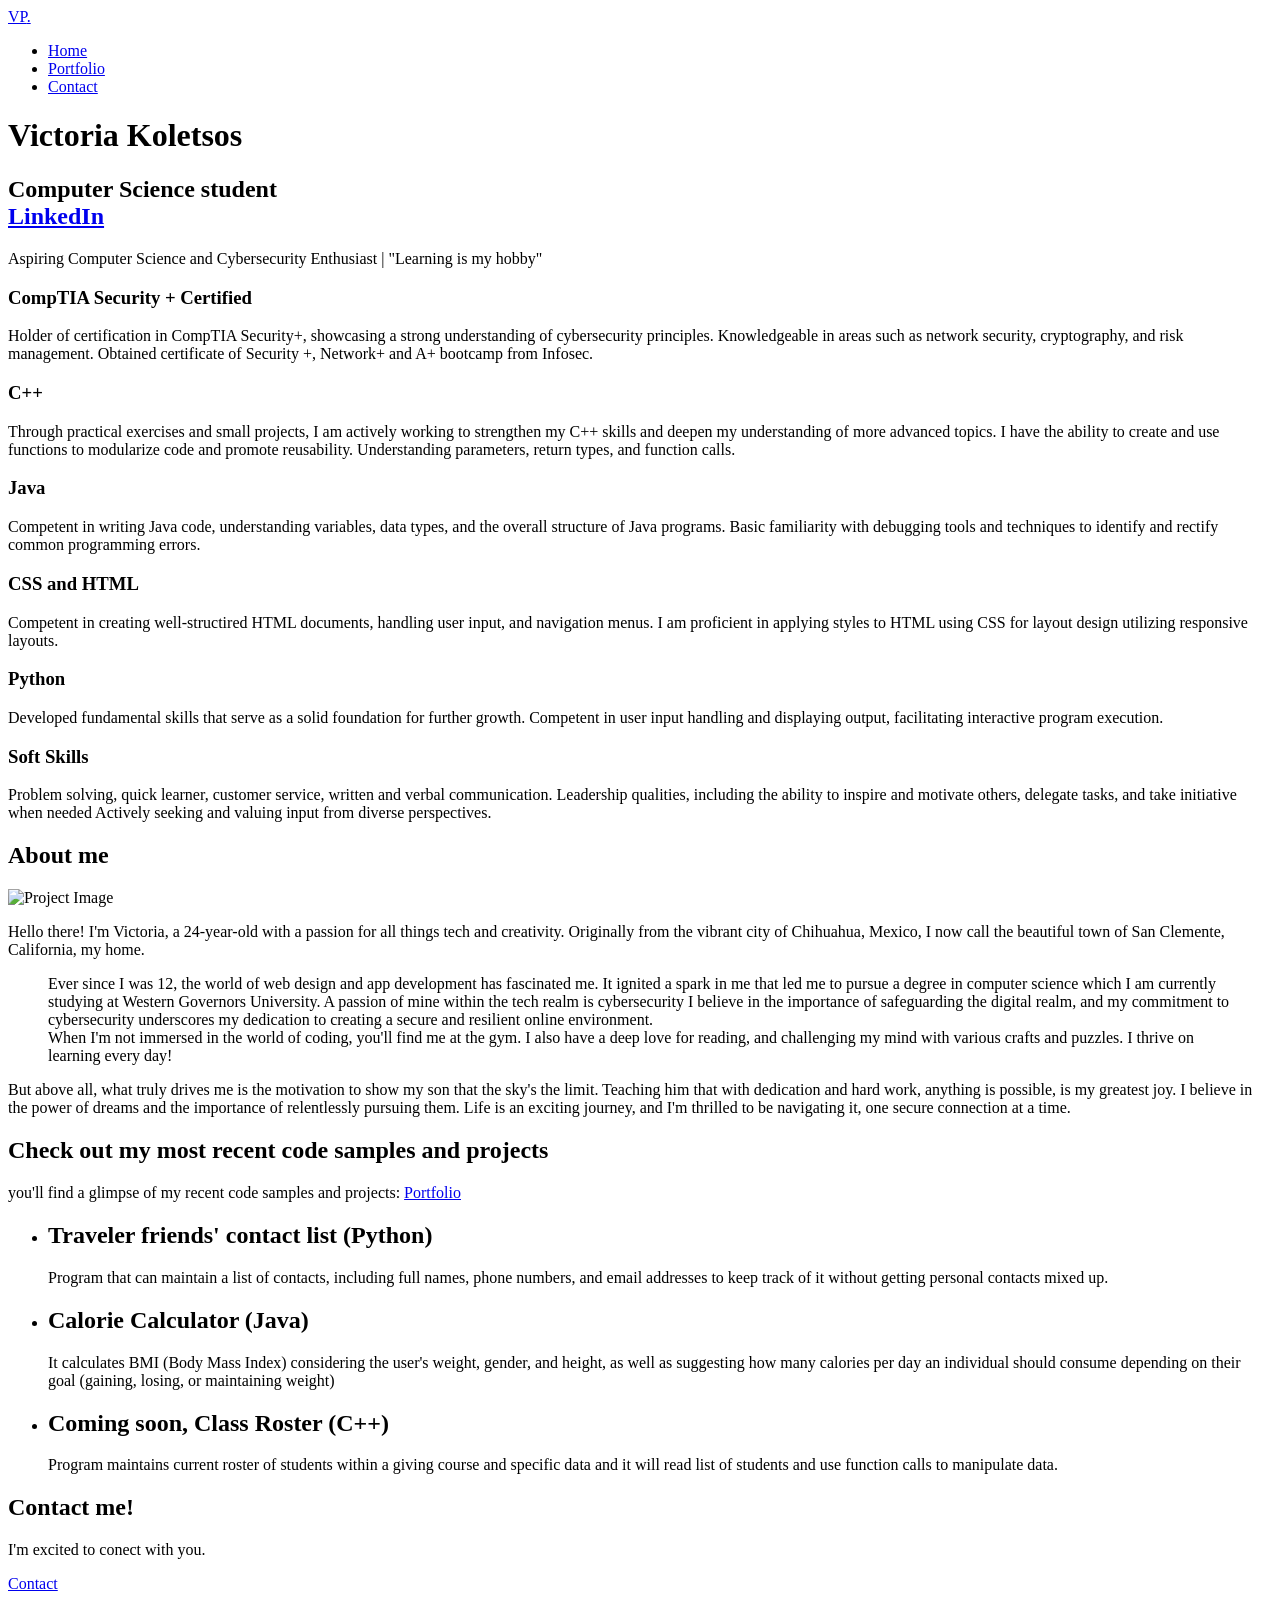
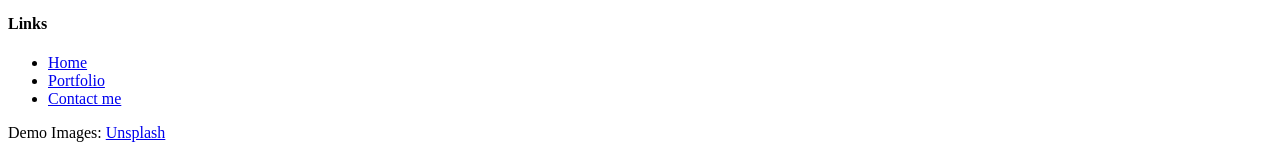
==== index.html @ e87ed02d "Add files via upload" ====
<!DOCTYPE HTML>
<html>
	<head>
	<meta charset="utf-8">
	<meta http-equiv="X-UA-Compatible" content="IE=edge">
	<title>Victoria Koletsos</title>
	<meta name="viewport" content="width=device-width, initial-scale=1">
	<meta name="description" content="" />
	<meta name="keywords" content="" />
	<meta name="author" content="" />

	<meta property="og:title" content=""/>
	<meta property="og:image" content=""/>
	<meta property="og:url" content=""/>
	<meta property="og:site_name" content=""/>
	<meta property="og:description" content=""/>
	<meta name="twitter:title" content="" />
	<meta name="twitter:image" content="" />
	<meta name="twitter:url" content="" />
	<meta name="twitter:card" content="" />

	<!-- <link href="https://fonts.googleapis.com/css?family=Work+Sans:300,400,500,700,800" rel="stylesheet">	 -->
	<link href="https://fonts.googleapis.com/css?family=Inconsolata:400,700" rel="stylesheet">
	
	<!-- Animate.css -->
	<link rel="stylesheet" href="css/animate.css">
	<!-- Icomoon Icon Fonts-->
	<link rel="stylesheet" href="css/icomoon.css">
	<!-- Bootstrap  -->
	<link rel="stylesheet" href="css/bootstrap.css">
	<!-- Flexslider  -->
	<link rel="stylesheet" href="css/flexslider.css">

	<!-- Theme style  -->
	<link rel="stylesheet" href="css/style.css">

	<!-- Modernizr JS -->
	<script src="js/modernizr-2.6.2.min.js"></script>
	<!-- FOR IE9 below -->
	<!--[if lt IE 9]>
	<script src="js/respond.min.js"></script>
	<![endif]-->

	</head>
	<body>
		
	<div class="fh5co-loader"></div>
	
	<div id="page">
	<nav class="fh5co-nav" role="navigation">
		<div class="top-menu">
			<div class="container">
				<div class="row">
					<div class="col-xs-2">
						<div id="fh5co-logo"><a href="index.html">VP<span>.</span></a></div>
					</div>
					<div class="col-xs-10 text-right menu-1">
						<ul>
							<li class="active"><a href="index.html">Home</a></li>
							<li><a href="portfolio.html">Portfolio</a></li>
							<li><a href="contact.html">Contact</a></li>
						</ul>
					</div>
				</div>
				
			</div>
		</div>
	</nav>

	<header id="fh5co-header" class="fh5co-cover js-fullheight" role="banner">
		<div class="overlay"></div>
		<div class="container">
			<div class="row">
				<div class="col-md-8 col-md-offset-2 text-center">
					<div class="display-t js-fullheight">
						<div class="display-tc js-fullheight animate-box" data-animate-effect="fadeIn">
							<h1>Victoria Koletsos</h1>
							<h2>Computer Science student <br> <a href="https://www.linkedin.com/in/victoriakoletsos/" target="_blank">LinkedIn</a></h2>
							<p> Aspiring Computer Science and Cybersecurity Enthusiast | "Learning is my hobby" </p>
						</div>
					</div>
				</div>
			</div>
		</div>
	</header>

	<div id="fh5co-features">
		<div class="container">
			<div class="services-padding">
				<div class="row">
					<div class="col-md-4 animate-box">
						<div class="feature-left">
							<span class="icon">
								<i class="icon-hotairballoon"></i>
							</span>
							<div class="feature-copy">
								<h3>CompTIA Security + Certified</h3>
								<p>Holder of certification in CompTIA Security+, showcasing a strong understanding of cybersecurity principles. Knowledgeable in areas such as network security, cryptography, and risk management. Obtained certificate of Security +, Network+ and A+ bootcamp from Infosec.</p>
							</div>
						</div>
					</div>

					<div class="col-md-4 animate-box">
						<div class="feature-left">
							<span class="icon">
								<i class="icon-search"></i>
							</span>
							<div class="feature-copy">
								<h3>C++</h3>
								<p>Through practical exercises and small projects, I am actively working to strengthen my C++ skills and deepen my understanding of more advanced topics. I have the ability to create and use functions to modularize code and promote reusability. Understanding parameters, return types, and function calls.</p>
							</div>
						</div>

					</div>
					<div class="col-md-4 animate-box">
						<div class="feature-left">
							<span class="icon">
								<i class="icon-wallet"></i>
							</span>
							<div class="feature-copy">
								<h3>Java</h3>
								<p>Competent in writing Java code, understanding variables, data types, and the overall structure of Java programs.  Basic familiarity with debugging tools and techniques to identify and rectify common programming errors. </p>
							</div>
						</div>
					</div>
				</div>


				<div class="row">
					<div class="col-md-4 animate-box">

						<div class="feature-left">
							<span class="icon">
								<i class="icon-wine"></i>
							</span>
							<div class="feature-copy">
								<h3>CSS and HTML</h3>
								<p>Competent in creating well-structired HTML documents, handling user input, and navigation menus. I am proficient in applying styles to HTML using CSS for layout design utilizing responsive layouts.</p>
							</div>
						</div>

					</div>

					<div class="col-md-4 animate-box">
						<div class="feature-left">
							<span class="icon">
								<i class="icon-genius"></i>
							</span>
							<div class="feature-copy">
								<h3> Python</h3>
								<p>Developed fundamental skills that serve as a solid foundation for further growth. Competent in user input handling and displaying output, facilitating interactive program execution.</p>
							</div>
						</div>

					</div>
					<div class="col-md-4 animate-box">
						<div class="feature-left">
							<span class="icon">
								<i class="icon-chat"></i>
							</span>
							<div class="feature-copy">
								<h3>Soft Skills</h3>
								<p>Problem solving, quick learner, customer service, written and verbal communication. Leadership qualities, including the ability to inspire and motivate others, delegate tasks, and take initiative when needed Actively seeking and valuing input from diverse perspectives.  </p>
							</div>
						</div>
					</div>
				</div>
			</div>
		</div>
	</div>

	<div id="fh5co-wireframe">
		<div class="container">
			<div class="row animate-box">
				<div class="col-md-8 col-md-offset-2 text-center fh5co-heading">
					<h2>About me </h2>
				</div>
			</div>
			<div class="row">
				<div class="col-md-5 animate-box">

					<div class="user-frame">
						<img src="images/myphoto.jpg" alt="Project Image" style="width: 100%; max-width: 300px;">
					</div>
				</div>
				<div class="col-md-7 animate-box">
					<p>Hello there! I'm Victoria, a 24-year-old with a passion for all things tech and creativity. Originally from the vibrant city of Chihuahua, Mexico, 
						I now call the beautiful town of San Clemente, California, my home. </p>
					<blockquote>
						<p>Ever since I was 12, the world of web design and app development has fascinated me. It ignited a spark in me that led me to pursue a degree in computer science which I am currently studying at Western Governors University. A passion of mine within the tech realm is cybersecurity I believe in the importance of safeguarding the digital realm, and my commitment to cybersecurity underscores my dedication to creating a secure and resilient online environment. 
							<br>When I'm not immersed in the world of coding, you'll find me at the gym. I also have a deep love for reading, and challenging my mind with various crafts and puzzles. I thrive on learning every day!
							</p>
					</blockquote>
					<p>But above all, what truly drives me is the motivation to show my son that the sky's the limit. Teaching him that with dedication and hard work, anything is possible, is my greatest joy. I believe in the power of dreams and the importance of relentlessly pursuing them. Life is an exciting journey, and I'm thrilled to be navigating it, one secure connection at a time. </p>
				</div>
			</div>
		</div>
	</div>

	<div id="fh5co-slider">
		<div class="container">
			<div class="row">
				<div class="col-md-6 animate-box">
					<div class="heading">
						<h2>Check out my most recent code samples and projects</h2>
						<p>you'll find a glimpse of my recent code samples and projects: <a href="portfolio.html">Portfolio</a>
					</div>
				</div>
				<div class="col-md-6 col-md-push-1 animate-box">
					<aside id="fh5co-hero">
					<div class="flexslider">
						<ul class="slides">
					   	<li style="background-image: url(images/tf1.jpg);">
					   		<div class="overlay-gradient"></div>
					   		<div class="container-fluid">
					   			<div class="row">
						   			<div class="col-md-12 col-md-offset-0 col-md-pull-10 slider-text slider-text-bg">
						   				<div class="slider-text-inner">
						   					<div class="desc">
													<h2>Traveler friends' contact list (Python)</h2>
													<p>Program that can maintain a list of contacts, including full names, phone numbers, and email addresses to keep track of it without getting personal contacts mixed up.</p>
						   					</div>
						   				</div>
						   			</div>
						   		</div>
					   		</div>
					   	</li>
					   	<li style="background-image: url(images/tf2.png);">
					   		<div class="overlay-gradient"></div>
					   		<div class="container-fluid">
					   			<div class="row">
						   			<div class="col-md-12 col-md-offset-0 col-md-pull-10 slider-text slider-text-bg">
						   				<div class="slider-text-inner">
						   					<div class="desc">
													<h2>Calorie Calculator (Java) </h2>
													<p>It calculates BMI (Body Mass Index) considering the user's weight, gender, and height, as well as suggesting how many calories per day an individual should consume depending on their goal (gaining, losing, or maintaining weight)</p>
						   					</div>
						   				</div>
						   			</div>
						   		</div>
					   		</div>
					   	</li>
					   	<li style="background-image: url(images/user-2.jpg);">
					   		<div class="overlay-gradient"></div>
					   		<div class="container-fluid">
					   			<div class="row">
						   			<div class="col-md-12 col-md-offset-0 col-md-pull-10 slider-text slider-text-bg">
						   				<div class="slider-text-inner">
						   					<div class="desc">
													<h2>Coming soon, Class Roster (C++)</h2>
													<p>Program maintains current roster of students within a giving course and specific data and it will read list of students and use function calls to manipulate data.</p>
						   					</div>
						   				</div>
						   			</div>
						   		</div>
					   		</div>
					   	</li>		   	
					  	</ul>
				  	</div>
				</aside>
				</div>
			</div>
		</div>
	</div>
	
	<div id="fh5co-started">
		<div class="overlay"></div>
		<div class="container">
			<div class="row animate-box">
				<div class="col-md-8 col-md-offset-2 text-center fh5co-heading">
					<h2>Contact me!</h2>
					<p>I'm excited to conect with you.</p>
					<p><a href="contact.html" class="btn btn-default btn-lg">Contact</a></p>
				</div>
			</div>
		</div>
	</div>

	<footer id="fh5co-footer" role="contentinfo">
		<div class="container">
			<div class="row row-pb-md">
				<div class="col-md-2 col-md-push-1 fh5co-widget">
					<h4>Links</h4> <ul class="fh5co-footer-links">
						<li><a href="index.html">Home</a></li>
						<li><a href="portfolio.html">Portfolio</a></li>
						<li><a href="contact.html">Contact me</a></li>
					</ul>
				</div>

			</div>

			<div class="row copyright">
				<div class="col-md-12 text-center">
					<p>
						 Demo Images: <a href="http://unsplash.co/" target="_blank">Unsplash</a></small>
					</p>
				</div>
			</div>

		</div>
	</footer>
	</div>

	<div class="gototop js-top">
		<a href="#" class="js-gotop"><i class="icon-arrow-up22"></i></a>
	</div>
	
	<!-- jQuery -->
	<script src="js/jquery.min.js"></script>
	<!-- jQuery Easing -->
	<script src="js/jquery.easing.1.3.js"></script>
	<!-- Bootstrap -->
	<script src="js/bootstrap.min.js"></script>
	<!-- Waypoints -->
	<script src="js/jquery.waypoints.min.js"></script>
	<!-- Flexslider -->
	<script src="js/jquery.flexslider-min.js"></script>
	<!-- Main -->
	<script src="js/main.js"></script>

	</body>
</html>
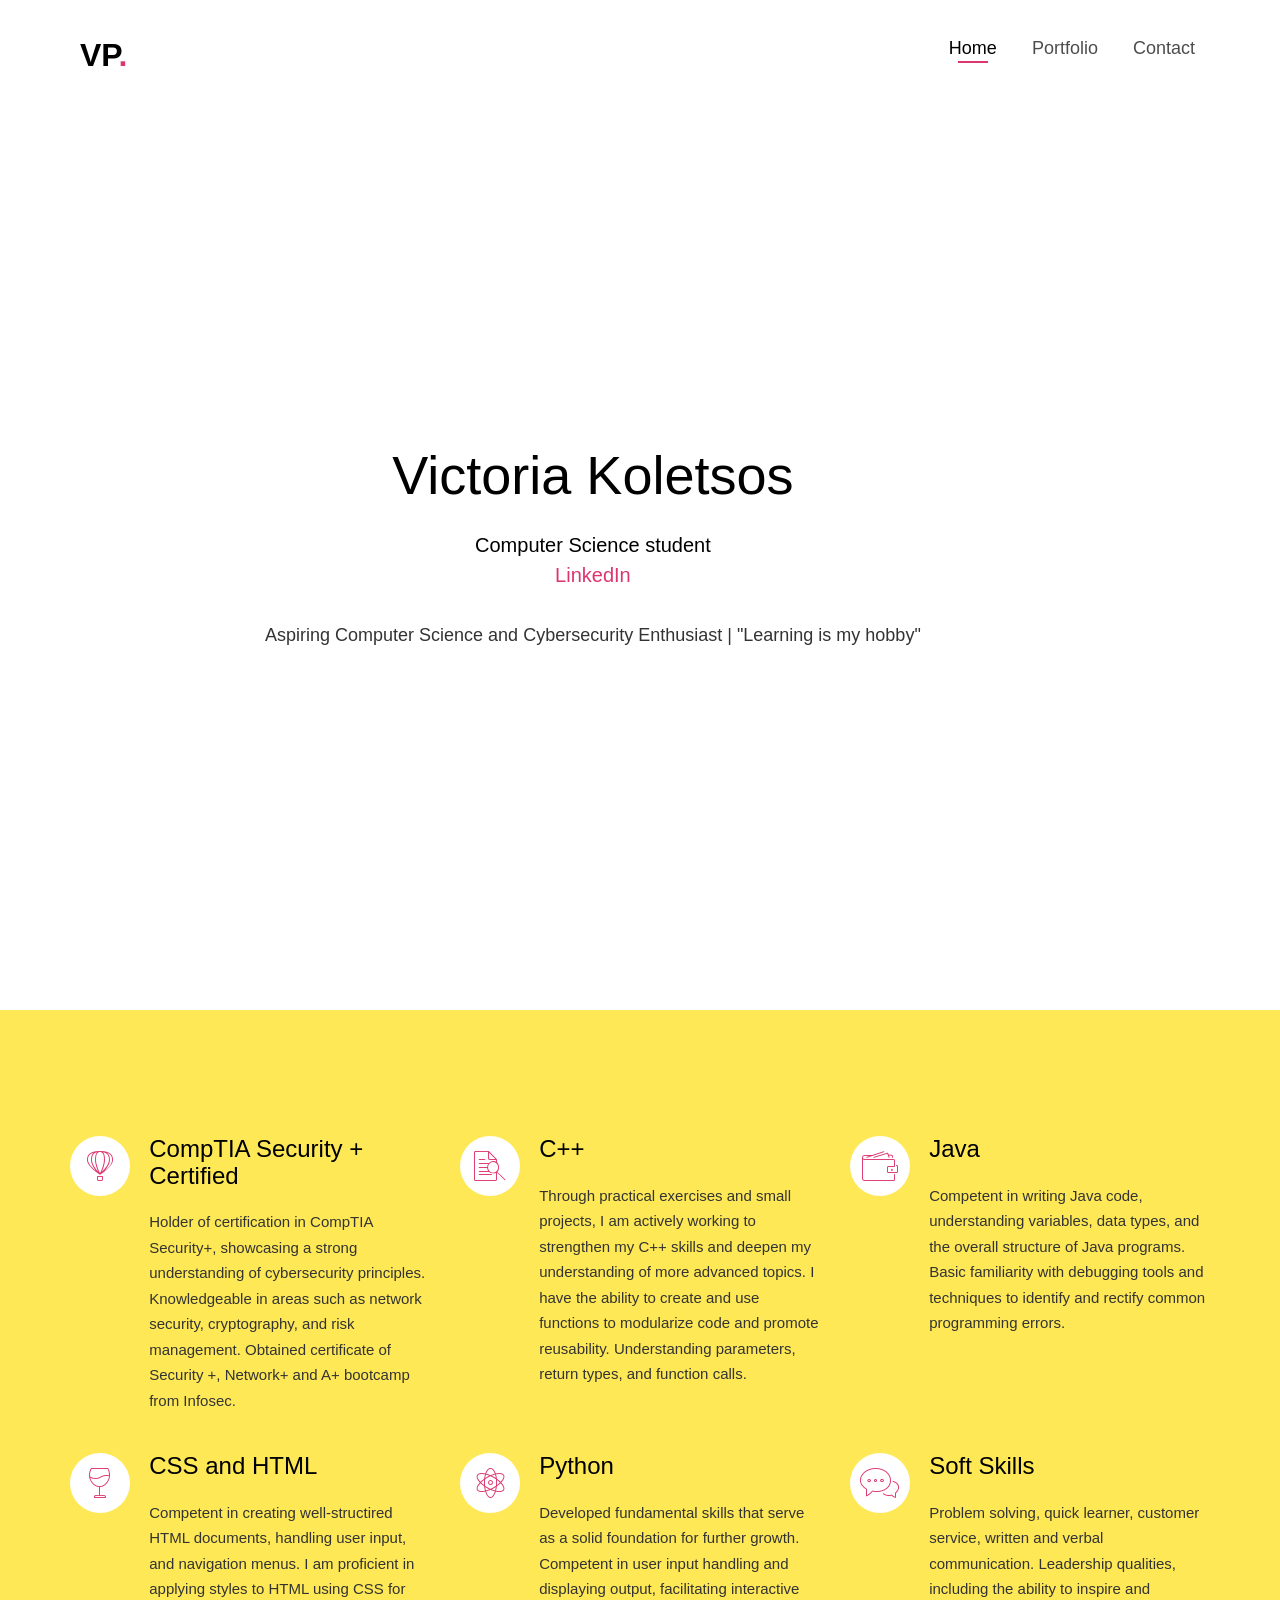
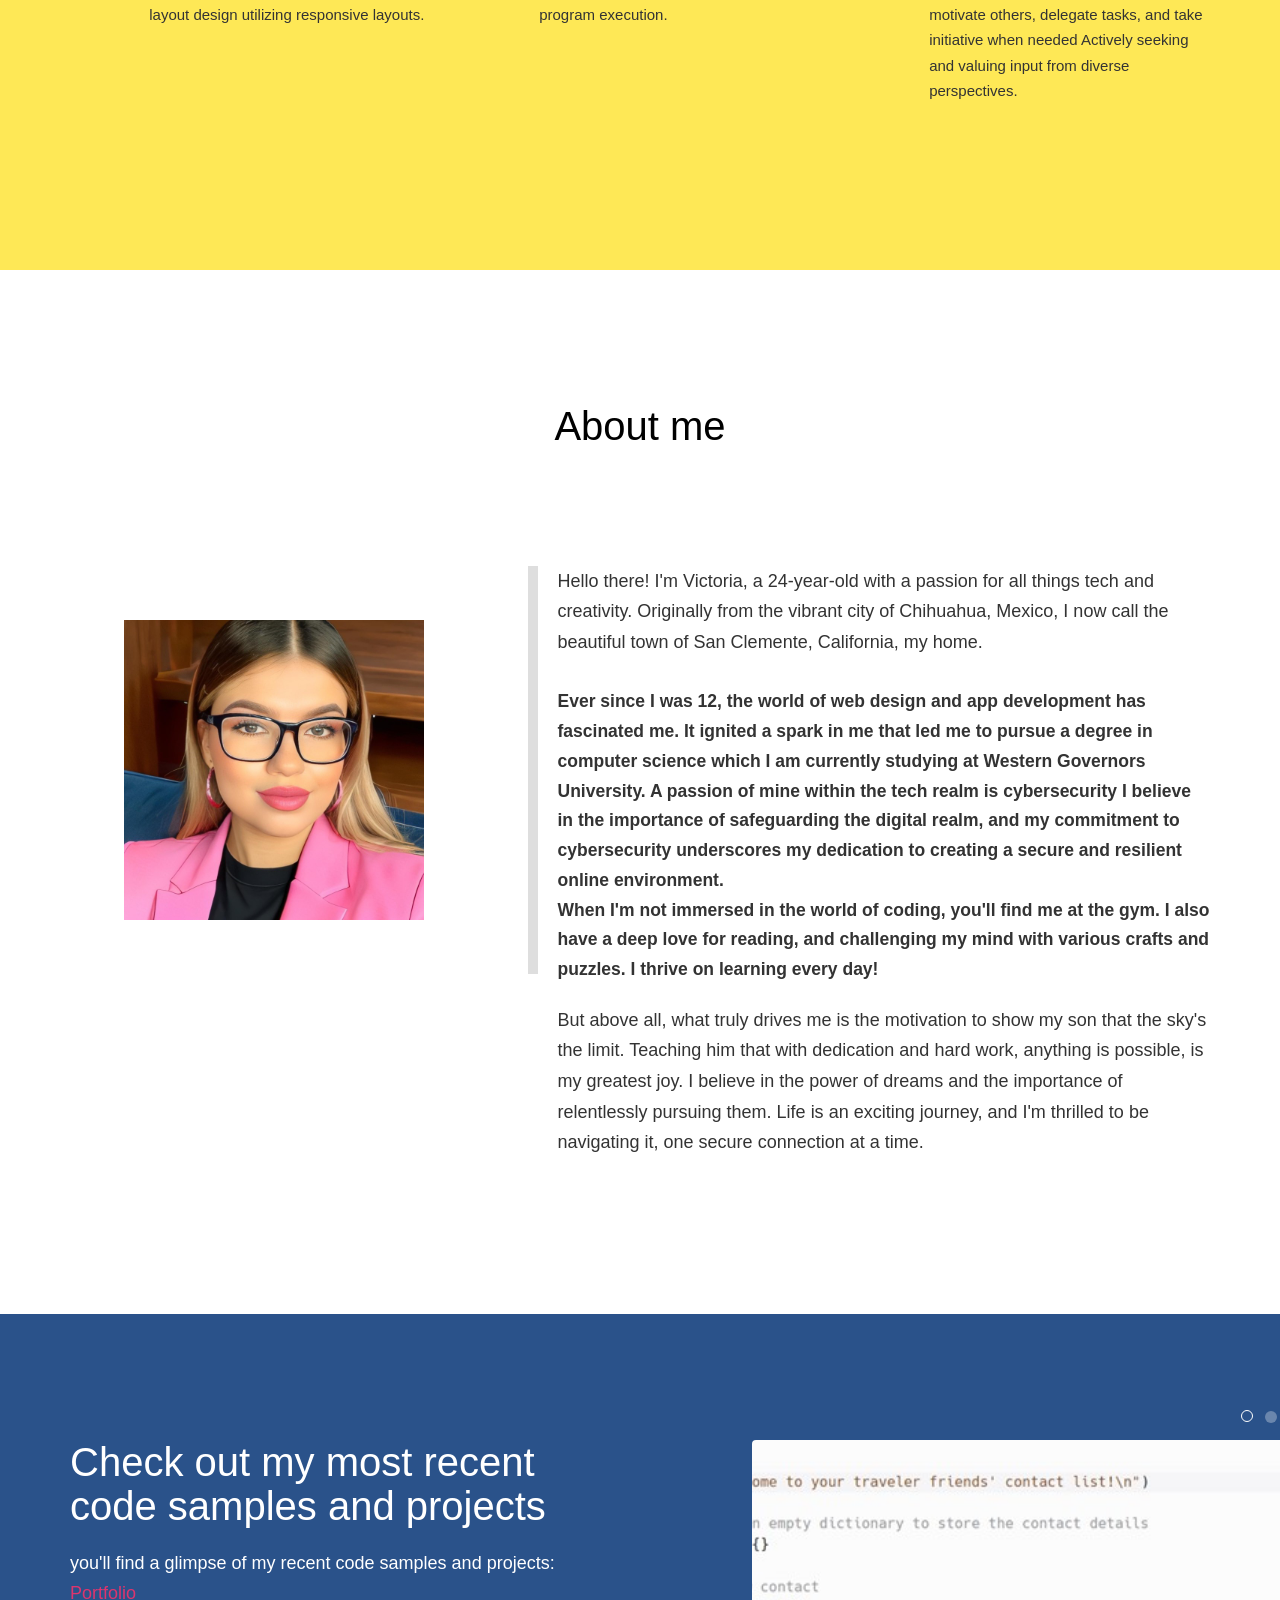
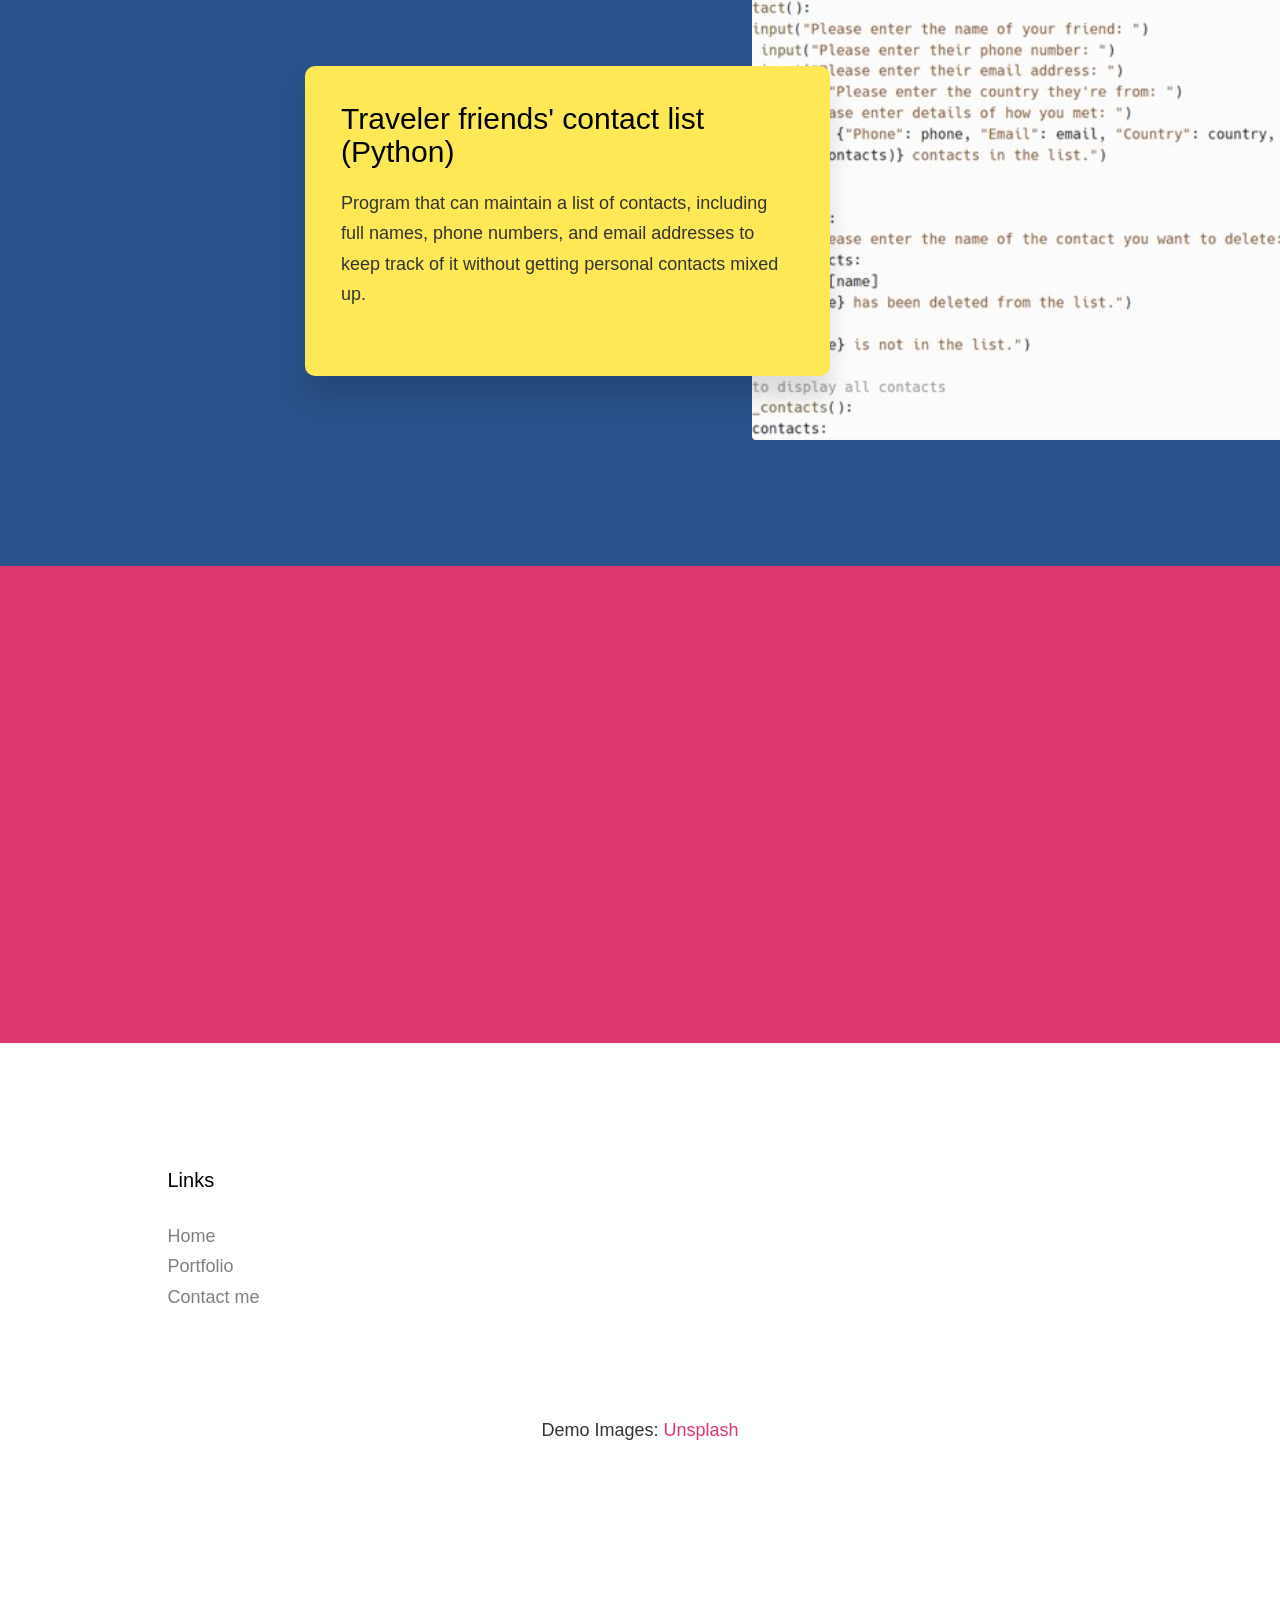
==== commit e1df8a64: "Update index.html" ====
--- a/index.html
+++ b/index.html
@@ -240,15 +240,15 @@
 						   		</div>
 					   		</div>
 					   	</li>
-					   	<li style="background-image: url(images/user-2.jpg);">
+					   	<li style="background-image: url(images/finalcplusplusproject.jpg);">
 					   		<div class="overlay-gradient"></div>
 					   		<div class="container-fluid">
 					   			<div class="row">
 						   			<div class="col-md-12 col-md-offset-0 col-md-pull-10 slider-text slider-text-bg">
 						   				<div class="slider-text-inner">
 						   					<div class="desc">
-													<h2>Coming soon, Class Roster (C++)</h2>
-													<p>Program maintains current roster of students within a giving course and specific data and it will read list of students and use function calls to manipulate data.</p>
+													<h2>Class Roster (C++)</h2>
+													<p>Program maintains a current roster of students within a given course and specific data and it will read the list of students and use function calls to manipulate data.</p>
 						   					</div>
 						   				</div>
 						   			</div>
--- a/css/icomoon.css
+++ b/css/icomoon.css
@@ -0,0 +1,3135 @@
+@font-face {
+    font-family: 'icomoon';
+    src:    url('fonts/icomoon.eot?1oniuf');
+    src:    url('fonts/icomoon.eot?1oniuf#iefix') format('embedded-opentype'),
+        url('fonts/icomoon.ttf?1oniuf') format('truetype'),
+        url('fonts/icomoon.woff?1oniuf') format('woff'),
+        url('fonts/icomoon.svg?1oniuf#icomoon') format('svg');
+    font-weight: normal;
+    font-style: normal;
+}
+
+[class^="icon-"], [class*=" icon-"] {
+    /* use !important to prevent issues with browser extensions that change fonts */
+    font-family: 'icomoon' !important;
+    speak: none;
+    font-style: normal;
+    font-weight: normal;
+    font-variant: normal;
+    text-transform: none;
+    line-height: 1;
+
+    /* Better Font Rendering =========== */
+    -webkit-font-smoothing: antialiased;
+    -moz-osx-font-smoothing: grayscale;
+}
+
+.icon-mobile:before {
+    content: "\e000";
+}
+.icon-laptop:before {
+    content: "\e001";
+}
+.icon-desktop:before {
+    content: "\e002";
+}
+.icon-tablet:before {
+    content: "\e003";
+}
+.icon-phone:before {
+    content: "\e004";
+}
+.icon-document:before {
+    content: "\e005";
+}
+.icon-documents:before {
+    content: "\e006";
+}
+.icon-search:before {
+    content: "\e007";
+}
+.icon-clipboard:before {
+    content: "\e008";
+}
+.icon-newspaper:before {
+    content: "\e009";
+}
+.icon-notebook:before {
+    content: "\e00a";
+}
+.icon-book-open:before {
+    content: "\e00b";
+}
+.icon-browser:before {
+    content: "\e00c";
+}
+.icon-calendar:before {
+    content: "\e00d";
+}
+.icon-presentation:before {
+    content: "\e00e";
+}
+.icon-picture:before {
+    content: "\e00f";
+}
+.icon-pictures:before {
+    content: "\e010";
+}
+.icon-video:before {
+    content: "\e011";
+}
+.icon-camera:before {
+    content: "\e012";
+}
+.icon-printer:before {
+    content: "\e013";
+}
+.icon-toolbox:before {
+    content: "\e014";
+}
+.icon-briefcase:before {
+    content: "\e015";
+}
+.icon-wallet:before {
+    content: "\e016";
+}
+.icon-gift:before {
+    content: "\e017";
+}
+.icon-bargraph:before {
+    content: "\e018";
+}
+.icon-grid:before {
+    content: "\e019";
+}
+.icon-expand:before {
+    content: "\e01a";
+}
+.icon-focus:before {
+    content: "\e01b";
+}
+.icon-edit:before {
+    content: "\e01c";
+}
+.icon-adjustments:before {
+    content: "\e01d";
+}
+.icon-ribbon:before {
+    content: "\e01e";
+}
+.icon-hourglass:before {
+    content: "\e01f";
+}
+.icon-lock:before {
+    content: "\e020";
+}
+.icon-megaphone:before {
+    content: "\e021";
+}
+.icon-shield:before {
+    content: "\e022";
+}
+.icon-trophy:before {
+    content: "\e023";
+}
+.icon-flag:before {
+    content: "\e024";
+}
+.icon-map:before {
+    content: "\e025";
+}
+.icon-puzzle:before {
+    content: "\e026";
+}
+.icon-basket:before {
+    content: "\e027";
+}
+.icon-envelope:before {
+    content: "\e028";
+}
+.icon-streetsign:before {
+    content: "\e029";
+}
+.icon-telescope:before {
+    content: "\e02a";
+}
+.icon-gears:before {
+    content: "\e02b";
+}
+.icon-key:before {
+    content: "\e02c";
+}
+.icon-paperclip:before {
+    content: "\e02d";
+}
+.icon-attachment:before {
+    content: "\e02e";
+}
+.icon-pricetags:before {
+    content: "\e02f";
+}
+.icon-lightbulb:before {
+    content: "\e030";
+}
+.icon-layers:before {
+    content: "\e031";
+}
+.icon-pencil:before {
+    content: "\e032";
+}
+.icon-tools:before {
+    content: "\e033";
+}
+.icon-tools-2:before {
+    content: "\e034";
+}
+.icon-scissors:before {
+    content: "\e035";
+}
+.icon-paintbrush:before {
+    content: "\e036";
+}
+.icon-magnifying-glass:before {
+    content: "\e037";
+}
+.icon-circle-compass:before {
+    content: "\e038";
+}
+.icon-linegraph:before {
+    content: "\e039";
+}
+.icon-mic:before {
+    content: "\e03a";
+}
+.icon-strategy:before {
+    content: "\e03b";
+}
+.icon-beaker:before {
+    content: "\e03c";
+}
+.icon-caution:before {
+    content: "\e03d";
+}
+.icon-recycle:before {
+    content: "\e03e";
+}
+.icon-anchor:before {
+    content: "\e03f";
+}
+.icon-profile-male:before {
+    content: "\e040";
+}
+.icon-profile-female:before {
+    content: "\e041";
+}
+.icon-bike:before {
+    content: "\e042";
+}
+.icon-wine:before {
+    content: "\e043";
+}
+.icon-hotairballoon:before {
+    content: "\e044";
+}
+.icon-globe:before {
+    content: "\e045";
+}
+.icon-genius:before {
+    content: "\e046";
+}
+.icon-map-pin:before {
+    content: "\e047";
+}
+.icon-dial:before {
+    content: "\e048";
+}
+.icon-chat:before {
+    content: "\e049";
+}
+.icon-heart:before {
+    content: "\e04a";
+}
+.icon-cloud:before {
+    content: "\e04b";
+}
+.icon-upload:before {
+    content: "\e04c";
+}
+.icon-download:before {
+    content: "\e04d";
+}
+.icon-target:before {
+    content: "\e04e";
+}
+.icon-hazardous:before {
+    content: "\e04f";
+}
+.icon-piechart:before {
+    content: "\e050";
+}
+.icon-speedometer:before {
+    content: "\e051";
+}
+.icon-global:before {
+    content: "\e052";
+}
+.icon-compass:before {
+    content: "\e053";
+}
+.icon-lifesaver:before {
+    content: "\e054";
+}
+.icon-clock:before {
+    content: "\e055";
+}
+.icon-aperture:before {
+    content: "\e056";
+}
+.icon-quote:before {
+    content: "\e057";
+}
+.icon-scope:before {
+    content: "\e058";
+}
+.icon-alarmclock:before {
+    content: "\e059";
+}
+.icon-refresh:before {
+    content: "\e05a";
+}
+.icon-happy:before {
+    content: "\e05b";
+}
+.icon-sad:before {
+    content: "\e05c";
+}
+.icon-facebook:before {
+    content: "\e05d";
+}
+.icon-twitter:before {
+    content: "\e05e";
+}
+.icon-googleplus:before {
+    content: "\e05f";
+}
+.icon-rss:before {
+    content: "\e060";
+}
+.icon-tumblr:before {
+    content: "\e061";
+}
+.icon-linkedin:before {
+    content: "\e062";
+}
+.icon-dribbble:before {
+    content: "\e063";
+}
+.icon-box2:before {
+    content: "\ea82";
+}
+.icon-write:before {
+    content: "\ea83";
+}
+.icon-clock2:before {
+    content: "\ea84";
+}
+.icon-reply2:before {
+    content: "\ea85";
+}
+.icon-reply-all2:before {
+    content: "\ea86";
+}
+.icon-forward2:before {
+    content: "\ea87";
+}
+.icon-flag2:before {
+    content: "\ea88";
+}
+.icon-search2:before {
+    content: "\ea89";
+}
+.icon-trash2:before {
+    content: "\ea8a";
+}
+.icon-envelope2:before {
+    content: "\ea8b";
+}
+.icon-bubble:before {
+    content: "\ea8c";
+}
+.icon-bubbles:before {
+    content: "\ea8d";
+}
+.icon-user2:before {
+    content: "\ea8e";
+}
+.icon-users2:before {
+    content: "\ea8f";
+}
+.icon-cloud2:before {
+    content: "\ea90";
+}
+.icon-download2:before {
+    content: "\ea91";
+}
+.icon-upload2:before {
+    content: "\ea92";
+}
+.icon-rain:before {
+    content: "\ea93";
+}
+.icon-sun:before {
+    content: "\ea94";
+}
+.icon-moon2:before {
+    content: "\ea95";
+}
+.icon-bell2:before {
+    content: "\ea96";
+}
+.icon-folder2:before {
+    content: "\ea97";
+}
+.icon-pin2:before {
+    content: "\ea98";
+}
+.icon-sound2:before {
+    content: "\ea99";
+}
+.icon-microphone:before {
+    content: "\ea9a";
+}
+.icon-camera2:before {
+    content: "\ea9b";
+}
+.icon-image2:before {
+    content: "\ea9c";
+}
+.icon-cog2:before {
+    content: "\ea9d";
+}
+.icon-calendar2:before {
+    content: "\ea9e";
+}
+.icon-book2:before {
+    content: "\ea9f";
+}
+.icon-map-marker:before {
+    content: "\eaa0";
+}
+.icon-store:before {
+    content: "\eaa1";
+}
+.icon-support:before {
+    content: "\eaa2";
+}
+.icon-tag2:before {
+    content: "\eaa3";
+}
+.icon-heart2:before {
+    content: "\eaa4";
+}
+.icon-video-camera:before {
+    content: "\eaa5";
+}
+.icon-trophy2:before {
+    content: "\eaa6";
+}
+.icon-cart:before {
+    content: "\eaa7";
+}
+.icon-eye2:before {
+    content: "\eaa8";
+}
+.icon-cancel:before {
+    content: "\eaa9";
+}
+.icon-chart:before {
+    content: "\eaaa";
+}
+.icon-target2:before {
+    content: "\eaab";
+}
+.icon-printer2:before {
+    content: "\eaac";
+}
+.icon-location2:before {
+    content: "\eaad";
+}
+.icon-bookmark2:before {
+    content: "\eaae";
+}
+.icon-monitor:before {
+    content: "\eaaf";
+}
+.icon-cross2:before {
+    content: "\eab0";
+}
+.icon-plus2:before {
+    content: "\eab1";
+}
+.icon-left:before {
+    content: "\eab2";
+}
+.icon-up:before {
+    content: "\eab3";
+}
+.icon-browser2:before {
+    content: "\eab4";
+}
+.icon-windows:before {
+    content: "\eab5";
+}
+.icon-switch2:before {
+    content: "\eab6";
+}
+.icon-dashboard:before {
+    content: "\eab7";
+}
+.icon-play:before {
+    content: "\eab8";
+}
+.icon-fast-forward:before {
+    content: "\eab9";
+}
+.icon-next:before {
+    content: "\eaba";
+}
+.icon-refresh2:before {
+    content: "\eabb";
+}
+.icon-film:before {
+    content: "\eabc";
+}
+.icon-home2:before {
+    content: "\eabd";
+}
+.icon-add-to-list:before {
+    content: "\e901";
+}
+.icon-classic-computer:before {
+    content: "\e902";
+}
+.icon-controller-fast-backward:before {
+    content: "\e903";
+}
+.icon-creative-commons-attribution:before {
+    content: "\e904";
+}
+.icon-creative-commons-noderivs:before {
+    content: "\e905";
+}
+.icon-creative-commons-noncommercial-eu:before {
+    content: "\e906";
+}
+.icon-creative-commons-noncommercial-us:before {
+    content: "\e907";
+}
+.icon-creative-commons-public-domain:before {
+    content: "\e908";
+}
+.icon-creative-commons-remix:before {
+    content: "\e909";
+}
+.icon-creative-commons-share:before {
+    content: "\e90a";
+}
+.icon-creative-commons-sharealike:before {
+    content: "\e90b";
+}
+.icon-creative-commons:before {
+    content: "\e90c";
+}
+.icon-document-landscape:before {
+    content: "\e90d";
+}
+.icon-remove-user:before {
+    content: "\e90e";
+}
+.icon-warning:before {
+    content: "\e90f";
+}
+.icon-arrow-bold-down:before {
+    content: "\e910";
+}
+.icon-arrow-bold-left:before {
+    content: "\e911";
+}
+.icon-arrow-bold-right:before {
+    content: "\e912";
+}
+.icon-arrow-bold-up:before {
+    content: "\e913";
+}
+.icon-arrow-down:before {
+    content: "\e914";
+}
+.icon-arrow-left:before {
+    content: "\e915";
+}
+.icon-arrow-long-down:before {
+    content: "\e916";
+}
+.icon-arrow-long-left:before {
+    content: "\e917";
+}
+.icon-arrow-long-right:before {
+    content: "\e918";
+}
+.icon-arrow-long-up:before {
+    content: "\e919";
+}
+.icon-arrow-right:before {
+    content: "\e91a";
+}
+.icon-arrow-up:before {
+    content: "\e91b";
+}
+.icon-arrow-with-circle-down:before {
+    content: "\e91c";
+}
+.icon-arrow-with-circle-left:before {
+    content: "\e91d";
+}
+.icon-arrow-with-circle-right:before {
+    content: "\e91e";
+}
+.icon-arrow-with-circle-up:before {
+    content: "\e91f";
+}
+.icon-bookmark:before {
+    content: "\e920";
+}
+.icon-bookmarks:before {
+    content: "\e921";
+}
+.icon-chevron-down:before {
+    content: "\e922";
+}
+.icon-chevron-left:before {
+    content: "\e923";
+}
+.icon-chevron-right:before {
+    content: "\e924";
+}
+.icon-chevron-small-down:before {
+    content: "\e925";
+}
+.icon-chevron-small-left:before {
+    content: "\e926";
+}
+.icon-chevron-small-right:before {
+    content: "\e927";
+}
+.icon-chevron-small-up:before {
+    content: "\e928";
+}
+.icon-chevron-thin-down:before {
+    content: "\e929";
+}
+.icon-chevron-thin-left:before {
+    content: "\e92a";
+}
+.icon-chevron-thin-right:before {
+    content: "\e92b";
+}
+.icon-chevron-thin-up:before {
+    content: "\e92c";
+}
+.icon-chevron-up:before {
+    content: "\e92d";
+}
+.icon-chevron-with-circle-down:before {
+    content: "\e92e";
+}
+.icon-chevron-with-circle-left:before {
+    content: "\e92f";
+}
+.icon-chevron-with-circle-right:before {
+    content: "\e930";
+}
+.icon-chevron-with-circle-up:before {
+    content: "\e931";
+}
+.icon-cloud3:before {
+    content: "\e932";
+}
+.icon-controller-fast-forward:before {
+    content: "\e933";
+}
+.icon-controller-jump-to-start:before {
+    content: "\e934";
+}
+.icon-controller-next:before {
+    content: "\e935";
+}
+.icon-controller-paus:before {
+    content: "\e936";
+}
+.icon-controller-play:before {
+    content: "\e937";
+}
+.icon-controller-record:before {
+    content: "\e938";
+}
+.icon-controller-stop:before {
+    content: "\e939";
+}
+.icon-controller-volume:before {
+    content: "\e93a";
+}
+.icon-dot-single:before {
+    content: "\e93b";
+}
+.icon-dots-three-horizontal:before {
+    content: "\e93c";
+}
+.icon-dots-three-vertical:before {
+    content: "\e93d";
+}
+.icon-dots-two-horizontal:before {
+    content: "\e93e";
+}
+.icon-dots-two-vertical:before {
+    content: "\e93f";
+}
+.icon-download3:before {
+    content: "\e940";
+}
+.icon-emoji-flirt:before {
+    content: "\e941";
+}
+.icon-flow-branch:before {
+    content: "\e942";
+}
+.icon-flow-cascade:before {
+    content: "\e943";
+}
+.icon-flow-line:before {
+    content: "\e944";
+}
+.icon-flow-parallel:before {
+    content: "\e945";
+}
+.icon-flow-tree:before {
+    content: "\e946";
+}
+.icon-install:before {
+    content: "\e947";
+}
+.icon-layers2:before {
+    content: "\e948";
+}
+.icon-open-book:before {
+    content: "\e949";
+}
+.icon-resize-100:before {
+    content: "\e94a";
+}
+.icon-resize-full-screen:before {
+    content: "\e94b";
+}
+.icon-save:before {
+    content: "\e94c";
+}
+.icon-select-arrows:before {
+    content: "\e94d";
+}
+.icon-sound-mute:before {
+    content: "\e94e";
+}
+.icon-sound:before {
+    content: "\e94f";
+}
+.icon-trash:before {
+    content: "\e950";
+}
+.icon-triangle-down:before {
+    content: "\e951";
+}
+.icon-triangle-left:before {
+    content: "\e952";
+}
+.icon-triangle-right:before {
+    content: "\e953";
+}
+.icon-triangle-up:before {
+    content: "\e954";
+}
+.icon-uninstall:before {
+    content: "\e955";
+}
+.icon-upload-to-cloud:before {
+    content: "\e956";
+}
+.icon-upload3:before {
+    content: "\e957";
+}
+.icon-add-user:before {
+    content: "\e958";
+}
+.icon-address:before {
+    content: "\e959";
+}
+.icon-adjust:before {
+    content: "\e95a";
+}
+.icon-air:before {
+    content: "\e95b";
+}
+.icon-aircraft-landing:before {
+    content: "\e95c";
+}
+.icon-aircraft-take-off:before {
+    content: "\e95d";
+}
+.icon-aircraft:before {
+    content: "\e95e";
+}
+.icon-align-bottom:before {
+    content: "\e95f";
+}
+.icon-align-horizontal-middle:before {
+    content: "\e960";
+}
+.icon-align-left:before {
+    content: "\e961";
+}
+.icon-align-right:before {
+    content: "\e962";
+}
+.icon-align-top:before {
+    content: "\e963";
+}
+.icon-align-vertical-middle:before {
+    content: "\e964";
+}
+.icon-archive:before {
+    content: "\e965";
+}
+.icon-area-graph:before {
+    content: "\e966";
+}
+.icon-attachment2:before {
+    content: "\e967";
+}
+.icon-awareness-ribbon:before {
+    content: "\e968";
+}
+.icon-back-in-time:before {
+    content: "\e969";
+}
+.icon-back:before {
+    content: "\e96a";
+}
+.icon-bar-graph:before {
+    content: "\e96b";
+}
+.icon-battery:before {
+    content: "\e96c";
+}
+.icon-beamed-note:before {
+    content: "\e96d";
+}
+.icon-bell:before {
+    content: "\e96e";
+}
+.icon-blackboard:before {
+    content: "\e96f";
+}
+.icon-block:before {
+    content: "\e970";
+}
+.icon-book:before {
+    content: "\e971";
+}
+.icon-bowl:before {
+    content: "\e972";
+}
+.icon-box:before {
+    content: "\e973";
+}
+.icon-briefcase2:before {
+    content: "\e974";
+}
+.icon-browser3:before {
+    content: "\e975";
+}
+.icon-brush:before {
+    content: "\e976";
+}
+.icon-bucket:before {
+    content: "\e977";
+}
+.icon-cake:before {
+    content: "\e978";
+}
+.icon-calculator:before {
+    content: "\e979";
+}
+.icon-calendar3:before {
+    content: "\e97a";
+}
+.icon-camera3:before {
+    content: "\e97b";
+}
+.icon-ccw:before {
+    content: "\e97c";
+}
+.icon-chat2:before {
+    content: "\e97d";
+}
+.icon-check:before {
+    content: "\e97e";
+}
+.icon-circle-with-cross:before {
+    content: "\e97f";
+}
+.icon-circle-with-minus:before {
+    content: "\e980";
+}
+.icon-circle-with-plus:before {
+    content: "\e981";
+}
+.icon-circle:before {
+    content: "\e982";
+}
+.icon-circular-graph:before {
+    content: "\e983";
+}
+.icon-clapperboard:before {
+    content: "\e984";
+}
+.icon-clipboard2:before {
+    content: "\e985";
+}
+.icon-clock3:before {
+    content: "\e986";
+}
+.icon-code:before {
+    content: "\e987";
+}
+.icon-cog:before {
+    content: "\e988";
+}
+.icon-colours:before {
+    content: "\e989";
+}
+.icon-compass2:before {
+    content: "\e98a";
+}
+.icon-copy:before {
+    content: "\e98b";
+}
+.icon-credit-card:before {
+    content: "\e98c";
+}
+.icon-credit:before {
+    content: "\e98d";
+}
+.icon-cross:before {
+    content: "\e98e";
+}
+.icon-cup:before {
+    content: "\e98f";
+}
+.icon-cw:before {
+    content: "\e990";
+}
+.icon-cycle:before {
+    content: "\e991";
+}
+.icon-database:before {
+    content: "\e992";
+}
+.icon-dial-pad:before {
+    content: "\e993";
+}
+.icon-direction:before {
+    content: "\e994";
+}
+.icon-document2:before {
+    content: "\e995";
+}
+.icon-documents2:before {
+    content: "\e996";
+}
+.icon-drink:before {
+    content: "\e997";
+}
+.icon-drive:before {
+    content: "\e998";
+}
+.icon-drop:before {
+    content: "\e999";
+}
+.icon-edit2:before {
+    content: "\e99a";
+}
+.icon-email:before {
+    content: "\e99b";
+}
+.icon-emoji-happy:before {
+    content: "\e99c";
+}
+.icon-emoji-neutral:before {
+    content: "\e99d";
+}
+.icon-emoji-sad:before {
+    content: "\e99e";
+}
+.icon-erase:before {
+    content: "\e99f";
+}
+.icon-eraser:before {
+    content: "\e9a0";
+}
+.icon-export:before {
+    content: "\e9a1";
+}
+.icon-eye:before {
+    content: "\e9a2";
+}
+.icon-feather:before {
+    content: "\e9a3";
+}
+.icon-flag3:before {
+    content: "\e9a4";
+}
+.icon-flash:before {
+    content: "\e9a5";
+}
+.icon-flashlight:before {
+    content: "\e9a6";
+}
+.icon-flat-brush:before {
+    content: "\e9a7";
+}
+.icon-folder-images:before {
+    content: "\e9a8";
+}
+.icon-folder-music:before {
+    content: "\e9a9";
+}
+.icon-folder-video:before {
+    content: "\e9aa";
+}
+.icon-folder:before {
+    content: "\e9ab";
+}
+.icon-forward:before {
+    content: "\e9ac";
+}
+.icon-funnel:before {
+    content: "\e9ad";
+}
+.icon-game-controller:before {
+    content: "\e9ae";
+}
+.icon-gauge:before {
+    content: "\e9af";
+}
+.icon-globe2:before {
+    content: "\e9b0";
+}
+.icon-graduation-cap:before {
+    content: "\e9b1";
+}
+.icon-grid2:before {
+    content: "\e9b2";
+}
+.icon-hair-cross:before {
+    content: "\e9b3";
+}
+.icon-hand:before {
+    content: "\e9b4";
+}
+.icon-heart-outlined:before {
+    content: "\e9b5";
+}
+.icon-heart3:before {
+    content: "\e9b6";
+}
+.icon-help-with-circle:before {
+    content: "\e9b7";
+}
+.icon-help:before {
+    content: "\e9b8";
+}
+.icon-home:before {
+    content: "\e9b9";
+}
+.icon-hour-glass:before {
+    content: "\e9ba";
+}
+.icon-image-inverted:before {
+    content: "\e9bb";
+}
+.icon-image:before {
+    content: "\e9bc";
+}
+.icon-images:before {
+    content: "\e9bd";
+}
+.icon-inbox:before {
+    content: "\e9be";
+}
+.icon-infinity:before {
+    content: "\e9bf";
+}
+.icon-info-with-circle:before {
+    content: "\e9c0";
+}
+.icon-info:before {
+    content: "\e9c1";
+}
+.icon-key2:before {
+    content: "\e9c2";
+}
+.icon-keyboard:before {
+    content: "\e9c3";
+}
+.icon-lab-flask:before {
+    content: "\e9c4";
+}
+.icon-landline:before {
+    content: "\e9c5";
+}
+.icon-language:before {
+    content: "\e9c6";
+}
+.icon-laptop2:before {
+    content: "\e9c7";
+}
+.icon-leaf:before {
+    content: "\e9c8";
+}
+.icon-level-down:before {
+    content: "\e9c9";
+}
+.icon-level-up:before {
+    content: "\e9ca";
+}
+.icon-lifebuoy:before {
+    content: "\e9cb";
+}
+.icon-light-bulb:before {
+    content: "\e9cc";
+}
+.icon-light-down:before {
+    content: "\e9cd";
+}
+.icon-light-up:before {
+    content: "\e9ce";
+}
+.icon-line-graph:before {
+    content: "\e9cf";
+}
+.icon-link:before {
+    content: "\e9d0";
+}
+.icon-list:before {
+    content: "\e9d1";
+}
+.icon-location-pin:before {
+    content: "\e9d2";
+}
+.icon-location:before {
+    content: "\e9d3";
+}
+.icon-lock-open:before {
+    content: "\e9d4";
+}
+.icon-lock2:before {
+    content: "\e9d5";
+}
+.icon-log-out:before {
+    content: "\e9d6";
+}
+.icon-login:before {
+    content: "\e9d7";
+}
+.icon-loop:before {
+    content: "\e9d8";
+}
+.icon-magnet:before {
+    content: "\e9d9";
+}
+.icon-magnifying-glass2:before {
+    content: "\e9da";
+}
+.icon-mail:before {
+    content: "\e9db";
+}
+.icon-man:before {
+    content: "\e9dc";
+}
+.icon-map2:before {
+    content: "\e9dd";
+}
+.icon-mask:before {
+    content: "\e9de";
+}
+.icon-medal:before {
+    content: "\e9df";
+}
+.icon-megaphone2:before {
+    content: "\e9e0";
+}
+.icon-menu:before {
+    content: "\e9e1";
+}
+.icon-message:before {
+    content: "\e9e2";
+}
+.icon-mic2:before {
+    content: "\e9e3";
+}
+.icon-minus:before {
+    content: "\e9e4";
+}
+.icon-mobile2:before {
+    content: "\e9e5";
+}
+.icon-modern-mic:before {
+    content: "\e9e6";
+}
+.icon-moon:before {
+    content: "\e9e7";
+}
+.icon-mouse:before {
+    content: "\e9e8";
+}
+.icon-music:before {
+    content: "\e9e9";
+}
+.icon-network:before {
+    content: "\e9ea";
+}
+.icon-new-message:before {
+    content: "\e9eb";
+}
+.icon-new:before {
+    content: "\e9ec";
+}
+.icon-news:before {
+    content: "\e9ed";
+}
+.icon-note:before {
+    content: "\e9ee";
+}
+.icon-notification:before {
+    content: "\e9ef";
+}
+.icon-old-mobile:before {
+    content: "\e9f0";
+}
+.icon-old-phone:before {
+    content: "\e9f1";
+}
+.icon-palette:before {
+    content: "\e9f2";
+}
+.icon-paper-plane:before {
+    content: "\e9f3";
+}
+.icon-pencil2:before {
+    content: "\e9f4";
+}
+.icon-phone2:before {
+    content: "\e9f5";
+}
+.icon-pie-chart:before {
+    content: "\e9f6";
+}
+.icon-pin:before {
+    content: "\e9f7";
+}
+.icon-plus:before {
+    content: "\e9f8";
+}
+.icon-popup:before {
+    content: "\e9f9";
+}
+.icon-power-plug:before {
+    content: "\e9fa";
+}
+.icon-price-ribbon:before {
+    content: "\e9fb";
+}
+.icon-price-tag:before {
+    content: "\e9fc";
+}
+.icon-print:before {
+    content: "\e9fd";
+}
+.icon-progress-empty:before {
+    content: "\e9fe";
+}
+.icon-progress-full:before {
+    content: "\e9ff";
+}
+.icon-progress-one:before {
+    content: "\ea00";
+}
+.icon-progress-two:before {
+    content: "\ea01";
+}
+.icon-publish:before {
+    content: "\ea02";
+}
+.icon-quote2:before {
+    content: "\ea03";
+}
+.icon-radio:before {
+    content: "\ea04";
+}
+.icon-reply-all:before {
+    content: "\ea05";
+}
+.icon-reply:before {
+    content: "\ea06";
+}
+.icon-retweet:before {
+    content: "\ea07";
+}
+.icon-rocket:before {
+    content: "\ea08";
+}
+.icon-round-brush:before {
+    content: "\ea09";
+}
+.icon-rss2:before {
+    content: "\ea0a";
+}
+.icon-ruler:before {
+    content: "\ea0b";
+}
+.icon-scissors2:before {
+    content: "\ea0c";
+}
+.icon-share-alternitive:before {
+    content: "\ea0d";
+}
+.icon-share:before {
+    content: "\ea0e";
+}
+.icon-shareable:before {
+    content: "\ea0f";
+}
+.icon-shield2:before {
+    content: "\ea10";
+}
+.icon-shop:before {
+    content: "\ea11";
+}
+.icon-shopping-bag:before {
+    content: "\ea12";
+}
+.icon-shopping-basket:before {
+    content: "\ea13";
+}
+.icon-shopping-cart:before {
+    content: "\ea14";
+}
+.icon-shuffle:before {
+    content: "\ea15";
+}
+.icon-signal:before {
+    content: "\ea16";
+}
+.icon-sound-mix:before {
+    content: "\ea17";
+}
+.icon-sports-club:before {
+    content: "\ea18";
+}
+.icon-spreadsheet:before {
+    content: "\ea19";
+}
+.icon-squared-cross:before {
+    content: "\ea1a";
+}
+.icon-squared-minus:before {
+    content: "\ea1b";
+}
+.icon-squared-plus:before {
+    content: "\ea1c";
+}
+.icon-star-outlined:before {
+    content: "\ea1d";
+}
+.icon-star:before {
+    content: "\ea1e";
+}
+.icon-stopwatch:before {
+    content: "\ea1f";
+}
+.icon-suitcase:before {
+    content: "\ea20";
+}
+.icon-swap:before {
+    content: "\ea21";
+}
+.icon-sweden:before {
+    content: "\ea22";
+}
+.icon-switch:before {
+    content: "\ea23";
+}
+.icon-tablet2:before {
+    content: "\ea24";
+}
+.icon-tag:before {
+    content: "\ea25";
+}
+.icon-text-document-inverted:before {
+    content: "\ea26";
+}
+.icon-text-document:before {
+    content: "\ea27";
+}
+.icon-text:before {
+    content: "\ea28";
+}
+.icon-thermometer:before {
+    content: "\ea29";
+}
+.icon-thumbs-down:before {
+    content: "\ea2a";
+}
+.icon-thumbs-up:before {
+    content: "\ea2b";
+}
+.icon-thunder-cloud:before {
+    content: "\ea2c";
+}
+.icon-ticket:before {
+    content: "\ea2d";
+}
+.icon-time-slot:before {
+    content: "\ea2e";
+}
+.icon-tools2:before {
+    content: "\ea2f";
+}
+.icon-traffic-cone:before {
+    content: "\ea30";
+}
+.icon-tree:before {
+    content: "\ea31";
+}
+.icon-trophy3:before {
+    content: "\ea32";
+}
+.icon-tv:before {
+    content: "\ea33";
+}
+.icon-typing:before {
+    content: "\ea34";
+}
+.icon-unread:before {
+    content: "\ea35";
+}
+.icon-untag:before {
+    content: "\ea36";
+}
+.icon-user:before {
+    content: "\ea37";
+}
+.icon-users:before {
+    content: "\ea38";
+}
+.icon-v-card:before {
+    content: "\ea39";
+}
+.icon-video2:before {
+    content: "\ea3a";
+}
+.icon-vinyl:before {
+    content: "\ea3b";
+}
+.icon-voicemail:before {
+    content: "\ea3c";
+}
+.icon-wallet2:before {
+    content: "\ea3d";
+}
+.icon-water:before {
+    content: "\ea3e";
+}
+.icon-500px-with-circle:before {
+    content: "\ea3f";
+}
+.icon-500px:before {
+    content: "\ea40";
+}
+.icon-basecamp:before {
+    content: "\ea41";
+}
+.icon-behance:before {
+    content: "\ea42";
+}
+.icon-creative-cloud:before {
+    content: "\ea43";
+}
+.icon-dropbox:before {
+    content: "\ea44";
+}
+.icon-evernote:before {
+    content: "\ea45";
+}
+.icon-flattr:before {
+    content: "\ea46";
+}
+.icon-foursquare:before {
+    content: "\ea47";
+}
+.icon-google-drive:before {
+    content: "\ea48";
+}
+.icon-google-hangouts:before {
+    content: "\ea49";
+}
+.icon-grooveshark:before {
+    content: "\ea4a";
+}
+.icon-icloud:before {
+    content: "\ea4b";
+}
+.icon-mixi:before {
+    content: "\ea4c";
+}
+.icon-onedrive:before {
+    content: "\ea4d";
+}
+.icon-paypal:before {
+    content: "\ea4e";
+}
+.icon-picasa:before {
+    content: "\ea4f";
+}
+.icon-qq:before {
+    content: "\ea50";
+}
+.icon-rdio-with-circle:before {
+    content: "\ea51";
+}
+.icon-renren:before {
+    content: "\ea52";
+}
+.icon-scribd:before {
+    content: "\ea53";
+}
+.icon-sina-weibo:before {
+    content: "\ea54";
+}
+.icon-skype-with-circle:before {
+    content: "\ea55";
+}
+.icon-skype:before {
+    content: "\ea56";
+}
+.icon-slideshare:before {
+    content: "\ea57";
+}
+.icon-smashing:before {
+    content: "\ea58";
+}
+.icon-soundcloud:before {
+    content: "\ea59";
+}
+.icon-spotify-with-circle:before {
+    content: "\ea5a";
+}
+.icon-spotify:before {
+    content: "\ea5b";
+}
+.icon-swarm:before {
+    content: "\ea5c";
+}
+.icon-vine-with-circle:before {
+    content: "\ea5d";
+}
+.icon-vine:before {
+    content: "\ea5e";
+}
+.icon-vk-alternitive:before {
+    content: "\ea5f";
+}
+.icon-vk-with-circle:before {
+    content: "\ea60";
+}
+.icon-vk:before {
+    content: "\ea61";
+}
+.icon-xing-with-circle:before {
+    content: "\ea62";
+}
+.icon-xing:before {
+    content: "\ea63";
+}
+.icon-yelp:before {
+    content: "\ea64";
+}
+.icon-dribbble-with-circle:before {
+    content: "\ea65";
+}
+.icon-dribbble2:before {
+    content: "\ea66";
+}
+.icon-facebook-with-circle:before {
+    content: "\ea67";
+}
+.icon-facebook2:before {
+    content: "\ea68";
+}
+.icon-flickr-with-circle:before {
+    content: "\ea69";
+}
+.icon-flickr:before {
+    content: "\ea6a";
+}
+.icon-github-with-circle:before {
+    content: "\ea6b";
+}
+.icon-github:before {
+    content: "\ea6c";
+}
+.icon-google-with-circle:before {
+    content: "\ea6d";
+}
+.icon-google:before {
+    content: "\ea6e";
+}
+.icon-instagram-with-circle:before {
+    content: "\ea6f";
+}
+.icon-instagram:before {
+    content: "\ea70";
+}
+.icon-lastfm-with-circle:before {
+    content: "\ea71";
+}
+.icon-lastfm:before {
+    content: "\ea72";
+}
+.icon-linkedin-with-circle:before {
+    content: "\ea73";
+}
+.icon-linkedin2:before {
+    content: "\ea74";
+}
+.icon-pinterest-with-circle:before {
+    content: "\ea75";
+}
+.icon-pinterest:before {
+    content: "\ea76";
+}
+.icon-rdio:before {
+    content: "\ea77";
+}
+.icon-stumbleupon-with-circle:before {
+    content: "\ea78";
+}
+.icon-stumbleupon:before {
+    content: "\ea79";
+}
+.icon-tumblr-with-circle:before {
+    content: "\ea7a";
+}
+.icon-tumblr2:before {
+    content: "\ea7b";
+}
+.icon-twitter-with-circle:before {
+    content: "\ea7c";
+}
+.icon-twitter2:before {
+    content: "\ea7d";
+}
+.icon-vimeo-with-circle:before {
+    content: "\ea7e";
+}
+.icon-vimeo:before {
+    content: "\ea7f";
+}
+.icon-youtube-with-circle:before {
+    content: "\ea80";
+}
+.icon-youtube:before {
+    content: "\ea81";
+}
+.icon-home3:before {
+    content: "\eabe";
+}
+.icon-home22:before {
+    content: "\eabf";
+}
+.icon-home32:before {
+    content: "\eac0";
+}
+.icon-office:before {
+    content: "\eac1";
+}
+.icon-newspaper2:before {
+    content: "\eac2";
+}
+.icon-pencil3:before {
+    content: "\eac3";
+}
+.icon-pencil22:before {
+    content: "\eac4";
+}
+.icon-quill:before {
+    content: "\eac5";
+}
+.icon-pen:before {
+    content: "\eac6";
+}
+.icon-blog:before {
+    content: "\eac7";
+}
+.icon-eyedropper:before {
+    content: "\eac8";
+}
+.icon-droplet:before {
+    content: "\eac9";
+}
+.icon-paint-format:before {
+    content: "\eaca";
+}
+.icon-image3:before {
+    content: "\eacb";
+}
+.icon-images2:before {
+    content: "\eacc";
+}
+.icon-camera4:before {
+    content: "\eacd";
+}
+.icon-headphones:before {
+    content: "\eace";
+}
+.icon-music2:before {
+    content: "\eacf";
+}
+.icon-play2:before {
+    content: "\ead0";
+}
+.icon-film2:before {
+    content: "\ead1";
+}
+.icon-video-camera2:before {
+    content: "\ead2";
+}
+.icon-dice:before {
+    content: "\ead3";
+}
+.icon-pacman:before {
+    content: "\ead4";
+}
+.icon-spades:before {
+    content: "\ead5";
+}
+.icon-clubs:before {
+    content: "\ead6";
+}
+.icon-diamonds:before {
+    content: "\ead7";
+}
+.icon-bullhorn:before {
+    content: "\ead8";
+}
+.icon-connection:before {
+    content: "\ead9";
+}
+.icon-podcast:before {
+    content: "\eada";
+}
+.icon-feed:before {
+    content: "\eadb";
+}
+.icon-mic3:before {
+    content: "\eadc";
+}
+.icon-book3:before {
+    content: "\eadd";
+}
+.icon-books:before {
+    content: "\eade";
+}
+.icon-library:before {
+    content: "\eadf";
+}
+.icon-file-text:before {
+    content: "\eae0";
+}
+.icon-profile:before {
+    content: "\eae1";
+}
+.icon-file-empty:before {
+    content: "\eae2";
+}
+.icon-files-empty:before {
+    content: "\eae3";
+}
+.icon-file-text2:before {
+    content: "\eae4";
+}
+.icon-file-picture:before {
+    content: "\eae5";
+}
+.icon-file-music:before {
+    content: "\eae6";
+}
+.icon-file-play:before {
+    content: "\eae7";
+}
+.icon-file-video:before {
+    content: "\eae8";
+}
+.icon-file-zip:before {
+    content: "\eae9";
+}
+.icon-copy2:before {
+    content: "\eaea";
+}
+.icon-paste:before {
+    content: "\eaeb";
+}
+.icon-stack:before {
+    content: "\eaec";
+}
+.icon-folder3:before {
+    content: "\eaed";
+}
+.icon-folder-open:before {
+    content: "\eaee";
+}
+.icon-folder-plus:before {
+    content: "\eaef";
+}
+.icon-folder-minus:before {
+    content: "\eaf0";
+}
+.icon-folder-download:before {
+    content: "\eaf1";
+}
+.icon-folder-upload:before {
+    content: "\eaf2";
+}
+.icon-price-tag2:before {
+    content: "\eaf3";
+}
+.icon-price-tags:before {
+    content: "\eaf4";
+}
+.icon-barcode:before {
+    content: "\eaf5";
+}
+.icon-qrcode:before {
+    content: "\eaf6";
+}
+.icon-ticket2:before {
+    content: "\eaf7";
+}
+.icon-cart2:before {
+    content: "\eaf8";
+}
+.icon-coin-dollar:before {
+    content: "\eaf9";
+}
+.icon-coin-euro:before {
+    content: "\eafa";
+}
+.icon-coin-pound:before {
+    content: "\eafb";
+}
+.icon-coin-yen:before {
+    content: "\eafc";
+}
+.icon-credit-card2:before {
+    content: "\eafd";
+}
+.icon-calculator2:before {
+    content: "\eafe";
+}
+.icon-lifebuoy2:before {
+    content: "\eaff";
+}
+.icon-phone3:before {
+    content: "\eb00";
+}
+.icon-phone-hang-up:before {
+    content: "\eb01";
+}
+.icon-address-book:before {
+    content: "\eb02";
+}
+.icon-envelop:before {
+    content: "\eb03";
+}
+.icon-pushpin:before {
+    content: "\eb04";
+}
+.icon-location3:before {
+    content: "\eb05";
+}
+.icon-location22:before {
+    content: "\eb06";
+}
+.icon-compass3:before {
+    content: "\eb07";
+}
+.icon-compass22:before {
+    content: "\eb08";
+}
+.icon-map3:before {
+    content: "\eb09";
+}
+.icon-map22:before {
+    content: "\eb0a";
+}
+.icon-history:before {
+    content: "\eb0b";
+}
+.icon-clock4:before {
+    content: "\eb0c";
+}
+.icon-clock22:before {
+    content: "\eb0d";
+}
+.icon-alarm:before {
+    content: "\eb0e";
+}
+.icon-bell3:before {
+    content: "\eb0f";
+}
+.icon-stopwatch2:before {
+    content: "\eb10";
+}
+.icon-calendar4:before {
+    content: "\eb11";
+}
+.icon-printer3:before {
+    content: "\eb12";
+}
+.icon-keyboard2:before {
+    content: "\eb13";
+}
+.icon-display:before {
+    content: "\eb14";
+}
+.icon-laptop3:before {
+    content: "\eb15";
+}
+.icon-mobile3:before {
+    content: "\eb16";
+}
+.icon-mobile22:before {
+    content: "\eb17";
+}
+.icon-tablet3:before {
+    content: "\eb18";
+}
+.icon-tv2:before {
+    content: "\eb19";
+}
+.icon-drawer:before {
+    content: "\eb1a";
+}
+.icon-drawer2:before {
+    content: "\eb1b";
+}
+.icon-box-add:before {
+    content: "\eb1c";
+}
+.icon-box-remove:before {
+    content: "\eb1d";
+}
+.icon-download4:before {
+    content: "\eb1e";
+}
+.icon-upload4:before {
+    content: "\eb1f";
+}
+.icon-floppy-disk:before {
+    content: "\eb20";
+}
+.icon-drive2:before {
+    content: "\eb21";
+}
+.icon-database2:before {
+    content: "\eb22";
+}
+.icon-undo:before {
+    content: "\eb23";
+}
+.icon-redo:before {
+    content: "\eb24";
+}
+.icon-undo2:before {
+    content: "\eb25";
+}
+.icon-redo2:before {
+    content: "\eb26";
+}
+.icon-forward3:before {
+    content: "\eb27";
+}
+.icon-reply3:before {
+    content: "\eb28";
+}
+.icon-bubble2:before {
+    content: "\eb29";
+}
+.icon-bubbles2:before {
+    content: "\eb2a";
+}
+.icon-bubbles22:before {
+    content: "\eb2b";
+}
+.icon-bubble22:before {
+    content: "\eb2c";
+}
+.icon-bubbles3:before {
+    content: "\eb2d";
+}
+.icon-bubbles4:before {
+    content: "\eb2e";
+}
+.icon-user3:before {
+    content: "\eb2f";
+}
+.icon-users3:before {
+    content: "\eb30";
+}
+.icon-user-plus:before {
+    content: "\eb31";
+}
+.icon-user-minus:before {
+    content: "\eb32";
+}
+.icon-user-check:before {
+    content: "\eb33";
+}
+.icon-user-tie:before {
+    content: "\eb34";
+}
+.icon-quotes-left:before {
+    content: "\eb35";
+}
+.icon-quotes-right:before {
+    content: "\eb36";
+}
+.icon-hour-glass2:before {
+    content: "\eb37";
+}
+.icon-spinner:before {
+    content: "\eb38";
+}
+.icon-spinner2:before {
+    content: "\eb39";
+}
+.icon-spinner3:before {
+    content: "\eb3a";
+}
+.icon-spinner4:before {
+    content: "\eb3b";
+}
+.icon-spinner5:before {
+    content: "\eb3c";
+}
+.icon-spinner6:before {
+    content: "\eb3d";
+}
+.icon-spinner7:before {
+    content: "\eb3e";
+}
+.icon-spinner8:before {
+    content: "\eb3f";
+}
+.icon-spinner9:before {
+    content: "\eb40";
+}
+.icon-spinner10:before {
+    content: "\eb41";
+}
+.icon-spinner11:before {
+    content: "\eb42";
+}
+.icon-binoculars:before {
+    content: "\eb43";
+}
+.icon-search3:before {
+    content: "\eb44";
+}
+.icon-zoom-in:before {
+    content: "\eb45";
+}
+.icon-zoom-out:before {
+    content: "\eb46";
+}
+.icon-enlarge:before {
+    content: "\eb47";
+}
+.icon-shrink:before {
+    content: "\eb48";
+}
+.icon-enlarge2:before {
+    content: "\eb49";
+}
+.icon-shrink2:before {
+    content: "\eb4a";
+}
+.icon-key3:before {
+    content: "\eb4b";
+}
+.icon-key22:before {
+    content: "\eb4c";
+}
+.icon-lock3:before {
+    content: "\eb4d";
+}
+.icon-unlocked:before {
+    content: "\eb4e";
+}
+.icon-wrench:before {
+    content: "\eb4f";
+}
+.icon-equalizer:before {
+    content: "\eb50";
+}
+.icon-equalizer2:before {
+    content: "\eb51";
+}
+.icon-cog3:before {
+    content: "\eb52";
+}
+.icon-cogs:before {
+    content: "\eb53";
+}
+.icon-hammer:before {
+    content: "\eb54";
+}
+.icon-magic-wand:before {
+    content: "\eb55";
+}
+.icon-aid-kit:before {
+    content: "\eb56";
+}
+.icon-bug:before {
+    content: "\eb57";
+}
+.icon-pie-chart2:before {
+    content: "\eb58";
+}
+.icon-stats-dots:before {
+    content: "\eb59";
+}
+.icon-stats-bars:before {
+    content: "\eb5a";
+}
+.icon-stats-bars2:before {
+    content: "\eb5b";
+}
+.icon-trophy4:before {
+    content: "\eb5c";
+}
+.icon-gift2:before {
+    content: "\eb5d";
+}
+.icon-glass:before {
+    content: "\eb5e";
+}
+.icon-glass2:before {
+    content: "\eb5f";
+}
+.icon-mug:before {
+    content: "\eb60";
+}
+.icon-spoon-knife:before {
+    content: "\eb61";
+}
+.icon-leaf2:before {
+    content: "\eb62";
+}
+.icon-rocket2:before {
+    content: "\eb63";
+}
+.icon-meter:before {
+    content: "\eb64";
+}
+.icon-meter2:before {
+    content: "\eb65";
+}
+.icon-hammer2:before {
+    content: "\eb66";
+}
+.icon-fire:before {
+    content: "\eb67";
+}
+.icon-lab:before {
+    content: "\eb68";
+}
+.icon-magnet2:before {
+    content: "\eb69";
+}
+.icon-bin:before {
+    content: "\eb6a";
+}
+.icon-bin2:before {
+    content: "\eb6b";
+}
+.icon-briefcase3:before {
+    content: "\eb6c";
+}
+.icon-airplane:before {
+    content: "\eb6d";
+}
+.icon-truck:before {
+    content: "\eb6e";
+}
+.icon-road:before {
+    content: "\eb6f";
+}
+.icon-accessibility:before {
+    content: "\eb70";
+}
+.icon-target3:before {
+    content: "\eb71";
+}
+.icon-shield3:before {
+    content: "\eb72";
+}
+.icon-power:before {
+    content: "\eb73";
+}
+.icon-switch3:before {
+    content: "\eb74";
+}
+.icon-power-cord:before {
+    content: "\eb75";
+}
+.icon-clipboard3:before {
+    content: "\eb76";
+}
+.icon-list-numbered:before {
+    content: "\eb77";
+}
+.icon-list2:before {
+    content: "\eb78";
+}
+.icon-list22:before {
+    content: "\eb79";
+}
+.icon-tree2:before {
+    content: "\eb7a";
+}
+.icon-menu2:before {
+    content: "\eb7b";
+}
+.icon-menu22:before {
+    content: "\eb7c";
+}
+.icon-menu3:before {
+    content: "\eb7d";
+}
+.icon-menu4:before {
+    content: "\eb7e";
+}
+.icon-cloud4:before {
+    content: "\eb7f";
+}
+.icon-cloud-download:before {
+    content: "\eb80";
+}
+.icon-cloud-upload:before {
+    content: "\eb81";
+}
+.icon-cloud-check:before {
+    content: "\eb82";
+}
+.icon-download22:before {
+    content: "\eb83";
+}
+.icon-upload22:before {
+    content: "\eb84";
+}
+.icon-download32:before {
+    content: "\eb85";
+}
+.icon-upload32:before {
+    content: "\eb86";
+}
+.icon-sphere:before {
+    content: "\eb87";
+}
+.icon-earth:before {
+    content: "\eb88";
+}
+.icon-link2:before {
+    content: "\eb89";
+}
+.icon-flag4:before {
+    content: "\eb8a";
+}
+.icon-attachment3:before {
+    content: "\eb8b";
+}
+.icon-eye3:before {
+    content: "\eb8c";
+}
+.icon-eye-plus:before {
+    content: "\eb8d";
+}
+.icon-eye-minus:before {
+    content: "\eb8e";
+}
+.icon-eye-blocked:before {
+    content: "\eb8f";
+}
+.icon-bookmark3:before {
+    content: "\eb90";
+}
+.icon-bookmarks2:before {
+    content: "\eb91";
+}
+.icon-sun2:before {
+    content: "\eb92";
+}
+.icon-contrast:before {
+    content: "\eb93";
+}
+.icon-brightness-contrast:before {
+    content: "\eb94";
+}
+.icon-star-empty:before {
+    content: "\eb95";
+}
+.icon-star-half:before {
+    content: "\eb96";
+}
+.icon-star-full:before {
+    content: "\eb97";
+}
+.icon-heart4:before {
+    content: "\eb98";
+}
+.icon-heart-broken:before {
+    content: "\eb99";
+}
+.icon-man2:before {
+    content: "\eb9a";
+}
+.icon-woman:before {
+    content: "\eb9b";
+}
+.icon-man-woman:before {
+    content: "\eb9c";
+}
+.icon-happy2:before {
+    content: "\eb9d";
+}
+.icon-happy22:before {
+    content: "\eb9e";
+}
+.icon-smile:before {
+    content: "\eb9f";
+}
+.icon-smile2:before {
+    content: "\eba0";
+}
+.icon-tongue:before {
+    content: "\eba1";
+}
+.icon-tongue2:before {
+    content: "\eba2";
+}
+.icon-sad2:before {
+    content: "\eba3";
+}
+.icon-sad22:before {
+    content: "\eba4";
+}
+.icon-wink:before {
+    content: "\eba5";
+}
+.icon-wink2:before {
+    content: "\eba6";
+}
+.icon-grin:before {
+    content: "\eba7";
+}
+.icon-grin2:before {
+    content: "\eba8";
+}
+.icon-cool:before {
+    content: "\eba9";
+}
+.icon-cool2:before {
+    content: "\ebaa";
+}
+.icon-angry:before {
+    content: "\ebab";
+}
+.icon-angry2:before {
+    content: "\ebac";
+}
+.icon-evil:before {
+    content: "\ebad";
+}
+.icon-evil2:before {
+    content: "\ebae";
+}
+.icon-shocked:before {
+    content: "\ebaf";
+}
+.icon-shocked2:before {
+    content: "\ebb0";
+}
+.icon-baffled:before {
+    content: "\ebb1";
+}
+.icon-baffled2:before {
+    content: "\ebb2";
+}
+.icon-confused:before {
+    content: "\ebb3";
+}
+.icon-confused2:before {
+    content: "\ebb4";
+}
+.icon-neutral:before {
+    content: "\ebb5";
+}
+.icon-neutral2:before {
+    content: "\ebb6";
+}
+.icon-hipster:before {
+    content: "\ebb7";
+}
+.icon-hipster2:before {
+    content: "\ebb8";
+}
+.icon-wondering:before {
+    content: "\ebb9";
+}
+.icon-wondering2:before {
+    content: "\ebba";
+}
+.icon-sleepy:before {
+    content: "\ebbb";
+}
+.icon-sleepy2:before {
+    content: "\ebbc";
+}
+.icon-frustrated:before {
+    content: "\ebbd";
+}
+.icon-frustrated2:before {
+    content: "\ebbe";
+}
+.icon-crying:before {
+    content: "\ebbf";
+}
+.icon-crying2:before {
+    content: "\ebc0";
+}
+.icon-point-up:before {
+    content: "\ebc1";
+}
+.icon-point-right:before {
+    content: "\ebc2";
+}
+.icon-point-down:before {
+    content: "\ebc3";
+}
+.icon-point-left:before {
+    content: "\ebc4";
+}
+.icon-warning2:before {
+    content: "\ebc5";
+}
+.icon-notification2:before {
+    content: "\ebc6";
+}
+.icon-question:before {
+    content: "\ebc7";
+}
+.icon-plus3:before {
+    content: "\ebc8";
+}
+.icon-minus2:before {
+    content: "\ebc9";
+}
+.icon-info2:before {
+    content: "\ebca";
+}
+.icon-cancel-circle:before {
+    content: "\ebcb";
+}
+.icon-blocked:before {
+    content: "\ebcc";
+}
+.icon-cross3:before {
+    content: "\ebcd";
+}
+.icon-checkmark:before {
+    content: "\ebce";
+}
+.icon-checkmark2:before {
+    content: "\ebcf";
+}
+.icon-spell-check:before {
+    content: "\ebd0";
+}
+.icon-enter:before {
+    content: "\ebd1";
+}
+.icon-exit:before {
+    content: "\ebd2";
+}
+.icon-play22:before {
+    content: "\ebd3";
+}
+.icon-pause:before {
+    content: "\ebd4";
+}
+.icon-stop:before {
+    content: "\ebd5";
+}
+.icon-previous:before {
+    content: "\ebd6";
+}
+.icon-next2:before {
+    content: "\ebd7";
+}
+.icon-backward:before {
+    content: "\ebd8";
+}
+.icon-forward22:before {
+    content: "\ebd9";
+}
+.icon-play3:before {
+    content: "\ebda";
+}
+.icon-pause2:before {
+    content: "\ebdb";
+}
+.icon-stop2:before {
+    content: "\ebdc";
+}
+.icon-backward2:before {
+    content: "\ebdd";
+}
+.icon-forward32:before {
+    content: "\ebde";
+}
+.icon-first:before {
+    content: "\ebdf";
+}
+.icon-last:before {
+    content: "\ebe0";
+}
+.icon-previous2:before {
+    content: "\ebe1";
+}
+.icon-next22:before {
+    content: "\ebe2";
+}
+.icon-eject:before {
+    content: "\ebe3";
+}
+.icon-volume-high:before {
+    content: "\ebe4";
+}
+.icon-volume-medium:before {
+    content: "\ebe5";
+}
+.icon-volume-low:before {
+    content: "\ebe6";
+}
+.icon-volume-mute:before {
+    content: "\ebe7";
+}
+.icon-volume-mute2:before {
+    content: "\ebe8";
+}
+.icon-volume-increase:before {
+    content: "\ebe9";
+}
+.icon-volume-decrease:before {
+    content: "\ebea";
+}
+.icon-loop2:before {
+    content: "\ebeb";
+}
+.icon-loop22:before {
+    content: "\ebec";
+}
+.icon-infinite:before {
+    content: "\ebed";
+}
+.icon-shuffle2:before {
+    content: "\ebee";
+}
+.icon-arrow-up-left:before {
+    content: "\ebef";
+}
+.icon-arrow-up2:before {
+    content: "\ebf0";
+}
+.icon-arrow-up-right:before {
+    content: "\ebf1";
+}
+.icon-arrow-right2:before {
+    content: "\ebf2";
+}
+.icon-arrow-down-right:before {
+    content: "\ebf3";
+}
+.icon-arrow-down2:before {
+    content: "\ebf4";
+}
+.icon-arrow-down-left:before {
+    content: "\ebf5";
+}
+.icon-arrow-left2:before {
+    content: "\ebf6";
+}
+.icon-arrow-up-left2:before {
+    content: "\ebf7";
+}
+.icon-arrow-up22:before {
+    content: "\ebf8";
+}
+.icon-arrow-up-right2:before {
+    content: "\ebf9";
+}
+.icon-arrow-right22:before {
+    content: "\ebfa";
+}
+.icon-arrow-down-right2:before {
+    content: "\ebfb";
+}
+.icon-arrow-down22:before {
+    content: "\ebfc";
+}
+.icon-arrow-down-left2:before {
+    content: "\ebfd";
+}
+.icon-arrow-left22:before {
+    content: "\ebfe";
+}
+.icon-circle-up:before {
+    content: "\e900";
+}
+.icon-circle-right:before {
+    content: "\ebff";
+}
+.icon-circle-down:before {
+    content: "\ec00";
+}
+.icon-circle-left:before {
+    content: "\ec01";
+}
+.icon-tab:before {
+    content: "\ec02";
+}
+.icon-move-up:before {
+    content: "\ec03";
+}
+.icon-move-down:before {
+    content: "\ec04";
+}
+.icon-sort-alpha-asc:before {
+    content: "\ec05";
+}
+.icon-sort-alpha-desc:before {
+    content: "\ec06";
+}
+.icon-sort-numeric-asc:before {
+    content: "\ec07";
+}
+.icon-sort-numberic-desc:before {
+    content: "\ec08";
+}
+.icon-sort-amount-asc:before {
+    content: "\ec09";
+}
+.icon-sort-amount-desc:before {
+    content: "\ec0a";
+}
+.icon-command:before {
+    content: "\ec0b";
+}
+.icon-shift:before {
+    content: "\ec0c";
+}
+.icon-ctrl:before {
+    content: "\ec0d";
+}
+.icon-opt:before {
+    content: "\ec0e";
+}
+.icon-checkbox-checked:before {
+    content: "\ec0f";
+}
+.icon-checkbox-unchecked:before {
+    content: "\ec10";
+}
+.icon-radio-checked:before {
+    content: "\ec11";
+}
+.icon-radio-checked2:before {
+    content: "\ec12";
+}
+.icon-radio-unchecked:before {
+    content: "\ec13";
+}
+.icon-crop:before {
+    content: "\ec14";
+}
+.icon-make-group:before {
+    content: "\ec15";
+}
+.icon-ungroup:before {
+    content: "\ec16";
+}
+.icon-scissors3:before {
+    content: "\ec17";
+}
+.icon-filter:before {
+    content: "\ec18";
+}
+.icon-font:before {
+    content: "\ec19";
+}
+.icon-ligature:before {
+    content: "\ec1a";
+}
+.icon-ligature2:before {
+    content: "\ec1b";
+}
+.icon-text-height:before {
+    content: "\ec1c";
+}
+.icon-text-width:before {
+    content: "\ec1d";
+}
+.icon-font-size:before {
+    content: "\ec1e";
+}
+.icon-bold:before {
+    content: "\ec1f";
+}
+.icon-underline:before {
+    content: "\ec20";
+}
+.icon-italic:before {
+    content: "\ec21";
+}
+.icon-strikethrough:before {
+    content: "\ec22";
+}
+.icon-omega:before {
+    content: "\ec23";
+}
+.icon-sigma:before {
+    content: "\ec24";
+}
+.icon-page-break:before {
+    content: "\ec25";
+}
+.icon-superscript:before {
+    content: "\ec26";
+}
+.icon-subscript:before {
+    content: "\ec27";
+}
+.icon-superscript2:before {
+    content: "\ec28";
+}
+.icon-subscript2:before {
+    content: "\ec29";
+}
+.icon-text-color:before {
+    content: "\ec2a";
+}
+.icon-pagebreak:before {
+    content: "\ec2b";
+}
+.icon-clear-formatting:before {
+    content: "\ec2c";
+}
+.icon-table:before {
+    content: "\ec2d";
+}
+.icon-table2:before {
+    content: "\ec2e";
+}
+.icon-insert-template:before {
+    content: "\ec2f";
+}
+.icon-pilcrow:before {
+    content: "\ec30";
+}
+.icon-ltr:before {
+    content: "\ec31";
+}
+.icon-rtl:before {
+    content: "\ec32";
+}
+.icon-section:before {
+    content: "\ec33";
+}
+.icon-paragraph-left:before {
+    content: "\ec34";
+}
+.icon-paragraph-center:before {
+    content: "\ec35";
+}
+.icon-paragraph-right:before {
+    content: "\ec36";
+}
+.icon-paragraph-justify:before {
+    content: "\ec37";
+}
+.icon-indent-increase:before {
+    content: "\ec38";
+}
+.icon-indent-decrease:before {
+    content: "\ec39";
+}
+.icon-share2:before {
+    content: "\ec3a";
+}
+.icon-new-tab:before {
+    content: "\ec3b";
+}
+.icon-embed:before {
+    content: "\ec3c";
+}
+.icon-embed2:before {
+    content: "\ec3d";
+}
+.icon-terminal:before {
+    content: "\ec3e";
+}
+.icon-share22:before {
+    content: "\ec3f";
+}
+.icon-mail2:before {
+    content: "\ec40";
+}
+.icon-mail22:before {
+    content: "\ec41";
+}
+.icon-mail3:before {
+    content: "\ec42";
+}
+.icon-mail4:before {
+    content: "\ec43";
+}
+.icon-amazon:before {
+    content: "\ec44";
+}
+.icon-google2:before {
+    content: "\ec45";
+}
+.icon-google22:before {
+    content: "\ec46";
+}
+.icon-google3:before {
+    content: "\ec47";
+}
+.icon-google-plus:before {
+    content: "\ec48";
+}
+.icon-google-plus2:before {
+    content: "\ec49";
+}
+.icon-google-plus3:before {
+    content: "\ec4a";
+}
+.icon-hangouts:before {
+    content: "\ec4b";
+}
+.icon-google-drive2:before {
+    content: "\ec4c";
+}
+.icon-facebook3:before {
+    content: "\ec4d";
+}
+.icon-facebook22:before {
+    content: "\ec4e";
+}
+.icon-instagram2:before {
+    content: "\ec4f";
+}
+.icon-whatsapp:before {
+    content: "\ec50";
+}
+.icon-spotify2:before {
+    content: "\ec51";
+}
+.icon-telegram:before {
+    content: "\ec52";
+}
+.icon-twitter3:before {
+    content: "\ec53";
+}
+.icon-vine2:before {
+    content: "\ec54";
+}
+.icon-vk2:before {
+    content: "\ec55";
+}
+.icon-renren2:before {
+    content: "\ec56";
+}
+.icon-sina-weibo2:before {
+    content: "\ec57";
+}
+.icon-rss3:before {
+    content: "\ec58";
+}
+.icon-rss22:before {
+    content: "\ec59";
+}
+.icon-youtube2:before {
+    content: "\ec5a";
+}
+.icon-youtube22:before {
+    content: "\ec5b";
+}
+.icon-twitch:before {
+    content: "\ec5c";
+}
+.icon-vimeo2:before {
+    content: "\ec5d";
+}
+.icon-vimeo22:before {
+    content: "\ec5e";
+}
+.icon-lanyrd:before {
+    content: "\ec5f";
+}
+.icon-flickr2:before {
+    content: "\ec60";
+}
+.icon-flickr22:before {
+    content: "\ec61";
+}
+.icon-flickr3:before {
+    content: "\ec62";
+}
+.icon-flickr4:before {
+    content: "\ec63";
+}
+.icon-dribbble3:before {
+    content: "\ec64";
+}
+.icon-behance2:before {
+    content: "\ec65";
+}
+.icon-behance22:before {
+    content: "\ec66";
+}
+.icon-deviantart:before {
+    content: "\ec67";
+}
+.icon-500px2:before {
+    content: "\ec68";
+}
+.icon-steam:before {
+    content: "\ec69";
+}
+.icon-steam2:before {
+    content: "\ec6a";
+}
+.icon-dropbox2:before {
+    content: "\ec6b";
+}
+.icon-onedrive2:before {
+    content: "\ec6c";
+}
+.icon-github2:before {
+    content: "\ec6d";
+}
+.icon-npm:before {
+    content: "\ec6e";
+}
+.icon-basecamp2:before {
+    content: "\ec6f";
+}
+.icon-trello:before {
+    content: "\ec70";
+}
+.icon-wordpress:before {
+    content: "\ec71";
+}
+.icon-joomla:before {
+    content: "\ec72";
+}
+.icon-ello:before {
+    content: "\ec73";
+}
+.icon-blogger:before {
+    content: "\ec74";
+}
+.icon-blogger2:before {
+    content: "\ec75";
+}
+.icon-tumblr3:before {
+    content: "\ec76";
+}
+.icon-tumblr22:before {
+    content: "\ec77";
+}
+.icon-yahoo:before {
+    content: "\ec78";
+}
+.icon-yahoo2:before {
+    content: "\ec79";
+}
+.icon-tux:before {
+    content: "\ec7a";
+}
+.icon-appleinc:before {
+    content: "\ec7b";
+}
+.icon-finder:before {
+    content: "\ec7c";
+}
+.icon-android:before {
+    content: "\ec7d";
+}
+.icon-windows2:before {
+    content: "\ec7e";
+}
+.icon-windows8:before {
+    content: "\ec7f";
+}
+.icon-soundcloud2:before {
+    content: "\ec80";
+}
+.icon-soundcloud22:before {
+    content: "\ec81";
+}
+.icon-skype2:before {
+    content: "\ec82";
+}
+.icon-reddit:before {
+    content: "\ec83";
+}
+.icon-hackernews:before {
+    content: "\ec84";
+}
+.icon-wikipedia:before {
+    content: "\ec85";
+}
+.icon-linkedin3:before {
+    content: "\ec86";
+}
+.icon-linkedin22:before {
+    content: "\ec87";
+}
+.icon-lastfm2:before {
+    content: "\ec88";
+}
+.icon-lastfm22:before {
+    content: "\ec89";
+}
+.icon-delicious:before {
+    content: "\ec8a";
+}
+.icon-stumbleupon2:before {
+    content: "\ec8b";
+}
+.icon-stumbleupon22:before {
+    content: "\ec8c";
+}
+.icon-stackoverflow:before {
+    content: "\ec8d";
+}
+.icon-pinterest2:before {
+    content: "\ec8e";
+}
+.icon-pinterest22:before {
+    content: "\ec8f";
+}
+.icon-xing2:before {
+    content: "\ec90";
+}
+.icon-xing22:before {
+    content: "\ec91";
+}
+.icon-flattr2:before {
+    content: "\ec92";
+}
+.icon-foursquare2:before {
+    content: "\ec93";
+}
+.icon-yelp2:before {
+    content: "\ec94";
+}
+.icon-paypal2:before {
+    content: "\ec95";
+}
+.icon-chrome:before {
+    content: "\ec96";
+}
+.icon-firefox:before {
+    content: "\ec97";
+}
+.icon-IE:before {
+    content: "\ec98";
+}
+.icon-edge:before {
+    content: "\ec99";
+}
+.icon-safari:before {
+    content: "\ec9a";
+}
+.icon-opera:before {
+    content: "\ec9b";
+}
+.icon-file-pdf:before {
+    content: "\ec9c";
+}
+.icon-file-openoffice:before {
+    content: "\ec9d";
+}
+.icon-file-word:before {
+    content: "\ec9e";
+}
+.icon-file-excel:before {
+    content: "\ec9f";
+}
+.icon-libreoffice:before {
+    content: "\eca0";
+}
+.icon-html-five:before {
+    content: "\eca1";
+}
+.icon-html-five2:before {
+    content: "\eca2";
+}
+.icon-css3:before {
+    content: "\eca3";
+}
+.icon-git:before {
+    content: "\eca4";
+}
+.icon-codepen:before {
+    content: "\eca5";
+}
+.icon-svg:before {
+    content: "\eca6";
+}
+.icon-IcoMoon:before {
+    content: "\eca7";
+}
+
--- a/css/style.css
+++ b/css/style.css
@@ -0,0 +1,1486 @@
+@font-face {
+  font-family: 'icomoon';
+  src: url("../fonts/icomoon/icomoon.eot?srf3rx");
+  src: url("../fonts/icomoon/icomoon.eot?srf3rx#iefix") format("embedded-opentype"), url("../fonts/icomoon/icomoon.ttf?srf3rx") format("truetype"), url("../fonts/icomoon/icomoon.woff?srf3rx") format("woff"), url("../fonts/icomoon/icomoon.svg?srf3rx#icomoon") format("svg");
+  font-weight: normal;
+  font-style: normal;
+}
+/* =======================================================
+*
+* 	Template Style 
+*
+* ======================================================= */
+body {
+  font-family: "Inconsolata", Arial, sans-serif;
+  font-weight: 400;
+  font-size: 18px;
+  line-height: 1.7;
+  color: #333333;
+  background: #fff;
+}
+
+#page {
+  position: relative;
+  overflow-x: hidden;
+  width: 100%;
+  height: 100%;
+  -webkit-transition: 0.5s;
+  -o-transition: 0.5s;
+  transition: 0.5s;
+}
+.offcanvas #page {
+  overflow: hidden;
+  position: absolute;
+}
+.offcanvas #page:after {
+  -webkit-transition: 2s;
+  -o-transition: 2s;
+  transition: 2s;
+  position: absolute;
+  top: 0;
+  right: 0;
+  bottom: 0;
+  left: 0;
+  z-index: 101;
+  background: rgba(0, 0, 0, 0.7);
+  content: "";
+}
+
+a {
+  color: #DD356E;
+  -webkit-transition: 0.5s;
+  -o-transition: 0.5s;
+  transition: 0.5s;
+}
+a:hover, a:active, a:focus {
+  color: #DD356E;
+  outline: none;
+  text-decoration: none;
+}
+
+p {
+  margin-bottom: 30px;
+}
+
+h1, h2, h3, h4, h5, h6, figure {
+  color: #000;
+  font-family: "Inconsolata", Arial, sans-serif;
+  font-weight: 400;
+  margin: 0 0 20px 0;
+}
+
+::-webkit-selection {
+  color: #fff;
+  background: #DD356E;
+}
+
+::-moz-selection {
+  color: #fff;
+  background: #DD356E;
+}
+
+::selection {
+  color: #fff;
+  background: #DD356E;
+}
+
+.fh5co-nav {
+  background: #fff;
+}
+.fh5co-nav .top-menu {
+  padding: 28px 0;
+}
+.fh5co-nav #fh5co-logo {
+  font-size: 32px;
+  margin: 0;
+  padding: 0;
+  text-transform: uppercase;
+  font-weight: 700;
+  font-family: "Inconsolata", Arial, sans-serif;
+}
+.fh5co-nav #fh5co-logo a span {
+  color: #DD356E;
+}
+.fh5co-nav a {
+  padding: 5px 10px;
+  color: #000;
+}
+@media screen and (max-width: 768px) {
+  .fh5co-nav .menu-1 {
+    display: none;
+  }
+}
+.fh5co-nav ul {
+  padding: 0;
+  margin: 5px 0 0 0;
+}
+.fh5co-nav ul li {
+  padding: 0;
+  margin: 0;
+  list-style: none;
+  display: inline;
+}
+.fh5co-nav ul li a {
+  font-size: 18px;
+  padding: 30px 15px;
+  color: rgba(0, 0, 0, 0.7);
+  -webkit-transition: 0.5s;
+  -o-transition: 0.5s;
+  transition: 0.5s;
+}
+.fh5co-nav ul li a:hover, .fh5co-nav ul li a:focus, .fh5co-nav ul li a:active {
+  color: black;
+}
+.fh5co-nav ul li.has-dropdown {
+  position: relative;
+}
+.fh5co-nav ul li.has-dropdown .dropdown {
+  width: 140px;
+  -webkit-box-shadow: 0px 14px 33px -9px rgba(0, 0, 0, 0.75);
+  -moz-box-shadow: 0px 14px 33px -9px rgba(0, 0, 0, 0.75);
+  box-shadow: 0px 14px 33px -9px rgba(0, 0, 0, 0.75);
+  z-index: 1002;
+  visibility: hidden;
+  opacity: 0;
+  position: absolute;
+  top: 40px;
+  left: 0;
+  text-align: left;
+  background: #000;
+  padding: 20px;
+  -webkit-border-radius: 4px;
+  -moz-border-radius: 4px;
+  -ms-border-radius: 4px;
+  border-radius: 4px;
+  -webkit-transition: 0s;
+  -o-transition: 0s;
+  transition: 0s;
+}
+.fh5co-nav ul li.has-dropdown .dropdown:before {
+  bottom: 100%;
+  left: 40px;
+  border: solid transparent;
+  content: " ";
+  height: 0;
+  width: 0;
+  position: absolute;
+  pointer-events: none;
+  border-bottom-color: #000;
+  border-width: 8px;
+  margin-left: -8px;
+}
+.fh5co-nav ul li.has-dropdown .dropdown li {
+  display: block;
+  margin-bottom: 7px;
+}
+.fh5co-nav ul li.has-dropdown .dropdown li:last-child {
+  margin-bottom: 0;
+}
+.fh5co-nav ul li.has-dropdown .dropdown li a {
+  padding: 2px 0;
+  display: block;
+  color: #999999;
+  line-height: 1.2;
+  text-transform: none;
+  font-size: 13px;
+  letter-spacing: 0;
+}
+.fh5co-nav ul li.has-dropdown .dropdown li a:hover {
+  color: #fff;
+}
+.fh5co-nav ul li.has-dropdown:hover a, .fh5co-nav ul li.has-dropdown:focus a {
+  color: #000;
+}
+.fh5co-nav ul li.btn-cta a {
+  padding: 30px 0px !important;
+  color: #fff;
+}
+.fh5co-nav ul li.btn-cta a span {
+  background: #dd356e;
+  padding: 4px 10px;
+  display: -moz-inline-stack;
+  display: inline-block;
+  zoom: 1;
+  *display: inline;
+  -webkit-transition: 0.3s;
+  -o-transition: 0.3s;
+  transition: 0.3s;
+  -webkit-border-radius: 100px;
+  -moz-border-radius: 100px;
+  -ms-border-radius: 100px;
+  border-radius: 100px;
+}
+.fh5co-nav ul li.btn-cta a:hover span {
+  -webkit-box-shadow: 0px 14px 20px -9px rgba(0, 0, 0, 0.75);
+  -moz-box-shadow: 0px 14px 20px -9px rgba(0, 0, 0, 0.75);
+  box-shadow: 0px 14px 20px -9px rgba(0, 0, 0, 0.75);
+}
+.fh5co-nav ul li.active > a {
+  color: #000 !important;
+  position: relative;
+}
+.fh5co-nav ul li.active > a:after {
+  position: absolute;
+  bottom: 25px;
+  left: 0;
+  right: 0;
+  content: '';
+  width: 30px;
+  height: 2px;
+  background: #DD356E;
+  margin: 0 auto;
+}
+
+#fh5co-counter,
+.fh5co-bg,
+.product {
+  background-size: cover;
+  background-position: top center;
+  background-repeat: no-repeat;
+  position: relative;
+}
+
+.fh5co-video {
+  overflow: hidden;
+}
+@media screen and (max-width: 992px) {
+  .fh5co-video {
+    height: 450px;
+  }
+}
+.fh5co-video a {
+  z-index: 1001;
+  position: absolute;
+  top: 50%;
+  left: 50%;
+  margin-top: -45px;
+  margin-left: -45px;
+  width: 90px;
+  height: 90px;
+  display: table;
+  text-align: center;
+  background: #fff;
+  -webkit-box-shadow: 0px 14px 30px -15px rgba(0, 0, 0, 0.75);
+  -moz-box-shadow: 0px 14px 30px -15px rgba(0, 0, 0, 0.75);
+  -ms-box-shadow: 0px 14px 30px -15px rgba(0, 0, 0, 0.75);
+  -o-box-shadow: 0px 14px 30px -15px rgba(0, 0, 0, 0.75);
+  box-shadow: 0px 14px 30px -15px rgba(0, 0, 0, 0.75);
+  -webkit-border-radius: 50%;
+  -moz-border-radius: 50%;
+  -ms-border-radius: 50%;
+  border-radius: 50%;
+}
+.fh5co-video a i {
+  text-align: center;
+  display: table-cell;
+  vertical-align: middle;
+  font-size: 40px;
+}
+.fh5co-video .overlay {
+  position: absolute;
+  top: 0;
+  left: 0;
+  right: 0;
+  bottom: 0;
+  background: rgba(0, 0, 0, 0.3);
+  -webkit-transition: 0.5s;
+  -o-transition: 0.5s;
+  transition: 0.5s;
+}
+.fh5co-video:hover .overlay {
+  background: rgba(0, 0, 0, 0.7);
+}
+.fh5co-video:hover a {
+  -webkit-transform: scale(1.1);
+  -moz-transform: scale(1.1);
+  -ms-transform: scale(1.1);
+  -o-transform: scale(1.1);
+  transform: scale(1.1);
+}
+
+#fh5co-header .display-tc,
+.fh5co-cover .display-tc {
+  display: table-cell !important;
+  vertical-align: middle;
+}
+#fh5co-header .display-tc h1, #fh5co-header .display-tc h2,
+.fh5co-cover .display-tc h1,
+.fh5co-cover .display-tc h2 {
+  margin: 0;
+  padding: 0;
+  color: black;
+}
+#fh5co-header .display-tc h1,
+.fh5co-cover .display-tc h1 {
+  margin-bottom: 20px;
+  font-size: 54px;
+  line-height: 1.3;
+  font-weight: 300;
+}
+@media screen and (max-width: 768px) {
+  #fh5co-header .display-tc h1,
+  .fh5co-cover .display-tc h1 {
+    font-size: 30px;
+  }
+}
+#fh5co-header .display-tc h2,
+.fh5co-cover .display-tc h2 {
+  font-size: 20px;
+  line-height: 1.5;
+  margin-bottom: 30px;
+}
+#fh5co-header .display-tc .btn,
+.fh5co-cover .display-tc .btn {
+  padding: 15px 30px;
+  color: #fff;
+  border: none !important;
+  font-size: 18px;
+}
+@media screen and (max-width: 768px) {
+  #fh5co-header .display-tc .btn,
+  .fh5co-cover .display-tc .btn {
+    width: 80%;
+    margin: 0 auto;
+  }
+}
+#fh5co-header .display-tc .btn.btn-learn,
+.fh5co-cover .display-tc .btn.btn-learn {
+  background: #fee856;
+  border: none;
+  color: #000 !important;
+}
+#fh5co-header .display-tc .btn.btn-learn:hover, #fh5co-header .display-tc .btn.btn-learn:focus,
+.fh5co-cover .display-tc .btn.btn-learn:hover,
+.fh5co-cover .display-tc .btn.btn-learn:focus {
+  background: rgba(254, 232, 86, 0.9) !important;
+  color: #000 !important;
+}
+#fh5co-header .display-tc .btn:hover, #fh5co-header .display-tc .btn:focus,
+.fh5co-cover .display-tc .btn:hover,
+.fh5co-cover .display-tc .btn:focus {
+  color: #fff !important;
+}
+#fh5co-header .display-tc .btn.btn-demo,
+.fh5co-cover .display-tc .btn.btn-demo {
+  background: #dd356e;
+  border: none;
+}
+#fh5co-header .display-tc .btn.btn-demo:hover, #fh5co-header .display-tc .btn.btn-demo:focus,
+.fh5co-cover .display-tc .btn.btn-demo:hover,
+.fh5co-cover .display-tc .btn.btn-demo:focus {
+  background: rgba(221, 53, 110, 0.9) !important;
+  color: #fff !important;
+}
+#fh5co-header .display-tc .btn:hover,
+.fh5co-cover .display-tc .btn:hover {
+  background: #DD356E !important;
+  -webkit-box-shadow: 0px 14px 30px -15px rgba(0, 0, 0, 0.75) !important;
+  -moz-box-shadow: 0px 14px 30px -15px rgba(0, 0, 0, 0.75) !important;
+  box-shadow: 0px 14px 30px -15px rgba(0, 0, 0, 0.75) !important;
+}
+#fh5co-header .display-tc .form-inline .form-group,
+.fh5co-cover .display-tc .form-inline .form-group {
+  width: 100% !important;
+  margin-bottom: 10px;
+}
+#fh5co-header .display-tc .form-inline .form-group .form-control,
+.fh5co-cover .display-tc .form-inline .form-group .form-control {
+  width: 100%;
+  background: #fff;
+  border: none;
+}
+
+#fh5co-features {
+  background: #FEE856;
+}
+#fh5co-features .services-padding {
+  padding: 7em 0;
+}
+#fh5co-features .feature-left {
+  margin-bottom: 40px;
+  float: left;
+}
+@media screen and (max-width: 992px) {
+  #fh5co-features .feature-left {
+    margin-bottom: 30px;
+  }
+}
+#fh5co-features .feature-left .icon i {
+  font-size: 30px;
+  color: #1a1a1a !important;
+}
+#fh5co-features .feature-left .icon {
+  display: table;
+  float: left;
+  text-align: center;
+  width: 60px;
+  height: 60px;
+  background: #fff;
+  -webkit-border-radius: 50%;
+  -moz-border-radius: 50%;
+  -ms-border-radius: 50%;
+  border-radius: 50%;
+}
+#fh5co-features .feature-left .icon i {
+  display: table-cell;
+  vertical-align: middle;
+  height: 60px;
+  color: #DD356E !important;
+}
+#fh5co-features .feature-left .feature-copy {
+  float: right;
+  width: 78%;
+}
+@media screen and (max-width: 768px) {
+  #fh5co-features .feature-left .feature-copy {
+    width: 84%;
+  }
+}
+@media screen and (max-width: 480px) {
+  #fh5co-features .feature-left .feature-copy {
+    width: 70%;
+  }
+}
+#fh5co-features .feature-left h3 {
+  font-size: 24px;
+  font-weight: 400;
+}
+#fh5co-features .feature-left p {
+  font-size: 15px;
+}
+#fh5co-features .feature-left p:last-child {
+  margin-bottom: 0;
+}
+#fh5co-features .feature-left p a {
+  color: #000 !important;
+}
+#fh5co-features .ipad-bg {
+  background-size: cover;
+  background-position: top center;
+  background-repeat: no-repeat;
+  position: relative;
+  height: 430px;
+}
+@media screen and (max-width: 768px) {
+  #fh5co-features .ipad-bg {
+    height: 210px;
+  }
+}
+@media screen and (max-width: 480px) {
+  #fh5co-features .ipad-bg {
+    display: none;
+  }
+}
+
+#fh5co-wireframe {
+  border: none !important;
+}
+#fh5co-wireframe blockquote {
+  border: none;
+  padding: 0;
+  font-weight: bold;
+}
+
+.user-frame {
+  width: 100%;
+  padding: 3em;
+  -webkit-box-shadow: 10px 0px 0px 0px rgba(0, 0, 0, 0.13);
+  -moz-box-shadow:10px 0px 0px 0px rgba(0, 0, 0, 0.13);
+  box-shadow: 10px 0px 0px 0px rgba(0, 0, 0, 0.13);
+}
+@media screen and (max-width: 768px) {
+  .user-frame {
+    width: 100%;
+    margin-bottom: 3em;
+  }
+}
+.user-frame h3 {
+  line-height: 34px;
+}
+.user-frame p {
+  color: rgba(0, 0, 0, 0.6);
+}
+.user-frame span {
+  font-weight: bold;
+}
+.user-frame small {
+  color: #2A528A;
+}
+
+#fh5co-slider {
+  background: #2A528A;
+}
+#fh5co-slider .heading h2, #fh5co-slider .heading p {
+  color: #fff;
+}
+#fh5co-slider .heading h2 {
+  font-size: 40px;
+}
+#fh5co-slider .heading p {
+  font-style: 22px;
+}
+
+#fh5co-hero {
+  height: 500px !important;
+  background: url(../images/loader.gif) no-repeat center center;
+}
+#fh5co-hero .btn {
+  font-size: 24px;
+}
+#fh5co-hero .btn.btn-primary {
+  padding: 14px 30px !important;
+}
+#fh5co-hero .flexslider {
+  border: none;
+  z-index: 1;
+  margin-bottom: 0;
+}
+#fh5co-hero .flexslider .slides {
+  position: relative;
+}
+#fh5co-hero .flexslider .slides li {
+  background-repeat: no-repeat;
+  background-size: cover;
+  background-position: top center;
+  height: 600px !important;
+  position: relative;
+  -webkit-border-radius: 4px;
+  -moz-border-radius: 4px;
+  -ms-border-radius: 4px;
+  border-radius: 4px;
+}
+#fh5co-hero .flexslider .flex-control-nav {
+  top: -30px !important;
+  z-index: 1000;
+  right: 0;
+  float: right;
+  width: auto;
+}
+#fh5co-hero .flexslider .flex-control-nav li {
+  margin-bottom: 10px;
+}
+#fh5co-hero .flexslider .flex-control-nav li a {
+  background: rgba(255, 255, 255, 0.3);
+  box-shadow: none;
+  width: 12px;
+  height: 12px;
+  cursor: pointer;
+}
+#fh5co-hero .flexslider .flex-control-nav li a.flex-active {
+  cursor: pointer;
+  background: transparent;
+  border: 1px solid #fff;
+}
+#fh5co-hero .flexslider .flex-direction-nav {
+  display: none;
+}
+#fh5co-hero .flexslider .slider-text-bg .desc {
+  margin-top: 9em;
+  padding: 2em;
+  background: #FEE856;
+  -webkit-box-shadow: 0px 21px 24px 0px rgba(0, 0, 0, 0.13);
+  -moz-box-shadow: 0px 21px 24px 0px rgba(0, 0, 0, 0.13);
+  box-shadow: 0px 21px 24px 0px rgba(0, 0, 0, 0.13);
+  -webkit-border-radius: 10px;
+  -moz-border-radius: 10px;
+  -ms-border-radius: 10px;
+  border-radius: 10px;
+}
+@media screen and (max-width: 768px) {
+  #fh5co-hero .flexslider .slider-text-bg .desc p {
+    display: none;
+  }
+}
+#fh5co-hero .flexslider .slider-text,
+#fh5co-hero .flexslider .slider-text-bg {
+  display: table;
+  opacity: 0;
+  height: 600px;
+  z-index: 9;
+}
+#fh5co-hero .flexslider .slider-text > .slider-text-inner,
+#fh5co-hero .flexslider .slider-text-bg > .slider-text-inner {
+  display: table-cell;
+  vertical-align: middle;
+  min-height: 500px;
+}
+
+.fh5co-bg-section {
+  background: rgba(221, 53, 110, 0.03);
+}
+
+#fh5co-slider,
+#fh5co-about,
+#fh5co-wireframe,
+#fh5co-started,
+#fh5co-portfolio,
+#fh5co-blog,
+#fh5co-content-section,
+#fh5co-contact,
+#fh5co-footer {
+  padding: 7em 0;
+  clear: both;
+}
+@media screen and (max-width: 768px) {
+  #fh5co-slider,
+  #fh5co-about,
+  #fh5co-wireframe,
+  #fh5co-started,
+  #fh5co-portfolio,
+  #fh5co-blog,
+  #fh5co-content-section,
+  #fh5co-contact,
+  #fh5co-footer {
+    padding: 3em 0;
+  }
+}
+
+#fh5co-content {
+  border-bottom: 2px solid rgba(221, 53, 110, 0.1);
+}
+
+#fh5co-started {
+  border-bottom: none;
+}
+
+.fh5co-social-icons {
+  margin: 0;
+  padding: 0;
+}
+.fh5co-social-icons li {
+  margin: 0;
+  padding: 0;
+  list-style: none;
+  display: -moz-inline-stack;
+  display: inline-block;
+  zoom: 1;
+  *display: inline;
+}
+.fh5co-social-icons li a {
+  display: -moz-inline-stack;
+  display: inline-block;
+  zoom: 1;
+  *display: inline;
+  color: #DD356E;
+  padding-left: 10px;
+  padding-right: 10px;
+}
+.fh5co-social-icons li a i {
+  font-size: 20px;
+}
+
+.fh5co-heading {
+  margin-bottom: 5em;
+}
+.fh5co-heading.fh5co-heading-sm {
+  margin-bottom: 2em;
+}
+.fh5co-heading h2 {
+  font-size: 40px;
+  margin-bottom: 20px;
+  line-height: 1.5;
+  color: #000;
+}
+.fh5co-heading p {
+  font-size: 18px;
+  line-height: 1.5;
+  color: #828282;
+}
+.fh5co-heading span {
+  display: block;
+  margin-bottom: 10px;
+  text-transform: uppercase;
+  font-size: 12px;
+  letter-spacing: 2px;
+}
+
+#fh5co-started {
+  background-size: cover;
+  background-position: center center;
+  background-repeat: no-repeat;
+  position: relative;
+  float: left;
+  width: 100%;
+}
+#fh5co-started .overlay {
+  z-index: 0;
+  position: absolute;
+  bottom: 0;
+  top: 0;
+  left: 0;
+  right: 0;
+  background: #dd356e;
+}
+#fh5co-started .fh5co-heading {
+  margin-bottom: 0;
+}
+#fh5co-started .fh5co-heading h2 {
+  color: #fff;
+  margin-bottom: 20px !important;
+}
+#fh5co-started .fh5co-heading p {
+  color: rgba(255, 255, 255, 0.8);
+}
+#fh5co-started .btn {
+  height: 54px;
+  border: none !important;
+  background: #fff;
+  color: #DD356E;
+  font-size: 16px;
+  text-transform: uppercase;
+  font-weight: 400;
+  padding-left: 50px;
+  padding-right: 50px;
+}
+
+.member {
+  width: 100%;
+  float: left;
+}
+.member .author {
+  background-size: cover;
+  background-position: center center;
+  background-repeat: no-repeat;
+  position: relative;
+  height: 400px;
+}
+.member .desc {
+  width: 80%;
+  margin: 0 auto;
+  margin-top: 4em;
+}
+.member .desc h3 {
+  margin-bottom: 10px;
+}
+.member .desc span {
+  display: block;
+  margin-bottom: 20px;
+  font-size: 14px;
+  color: rgba(0, 0, 0, 0.3);
+}
+
+.fh5co-blog {
+  width: 100%;
+  float: left;
+  margin-bottom: 40px;
+}
+@media screen and (max-width: 768px) {
+  .fh5co-blog {
+    width: 100%;
+  }
+}
+.fh5co-blog .blog-bg {
+  display: block;
+  width: 100%;
+  background-size: cover;
+  background-position: center center;
+  background-repeat: no-repeat;
+  position: relative;
+  height: 300px;
+}
+@media screen and (max-width: 768px) {
+  .fh5co-blog .blog-bg {
+    height: 400px;
+  }
+}
+.fh5co-blog .blog-text {
+  margin-bottom: 30px;
+  position: relative;
+  width: 100%;
+  padding: 30px;
+  float: left;
+  background: #fff;
+  -webkit-box-shadow: 0px 2px 5px 0px rgba(0, 0, 0, 0.06);
+  -moz-box-shadow: 0px 2px 5px 0px rgba(0, 0, 0, 0.06);
+  box-shadow: 0px 2px 5px 0px rgba(0, 0, 0, 0.06);
+  -webkit-transition: 0.3s;
+  -o-transition: 0.3s;
+  transition: 0.3s;
+}
+.fh5co-blog .blog-text span {
+  display: inline-block;
+  margin-bottom: 20px;
+  font-size: 14px !important;
+  color: rgba(0, 0, 0, 0.3);
+}
+.fh5co-blog .blog-text .stuff {
+  margin: 0;
+  padding: 0;
+  border-top: 1px solid rgba(0, 0, 0, 0.05);
+  padding-top: 20px;
+}
+.fh5co-blog .blog-text .stuff li {
+  list-style: none;
+  display: inline-block;
+  margin-left: 10px;
+}
+.fh5co-blog .blog-text .stuff li:first-child {
+  margin-left: 0;
+}
+.fh5co-blog .blog-text .stuff li:last-child {
+  float: right;
+}
+.fh5co-blog .blog-text .stuff li:last-child i {
+  padding-right: 0;
+  padding-left: 10px;
+}
+.fh5co-blog .blog-text .stuff li i {
+  font-size: 14px;
+  padding-right: 5px;
+}
+.fh5co-blog .blog-text h3 {
+  font-size: 24px;
+  margin-bottom: 20px;
+  line-height: 1.5;
+}
+.fh5co-blog .blog-text h3 a {
+  color: black;
+}
+
+.fh5co-portfolio {
+  width: 100%;
+  float: left;
+  margin-bottom: 40px;
+}
+.fh5co-portfolio > a {
+  width: 100%;
+  float: left;
+  -webkit-box-shadow: 0px 2px 5px 0px rgba(0, 0, 0, 0.06);
+  -moz-box-shadow: 0px 2px 5px 0px rgba(0, 0, 0, 0.06);
+  box-shadow: 0px 2px 5px 0px rgba(0, 0, 0, 0.06);
+}
+.fh5co-portfolio > a:hover {
+  webkit-box-shadow: 0px 8px 16px -4px rgba(0, 0, 0, 0.13);
+  -moz-box-shadow: 0px 8px 16px -4px rgba(0, 0, 0, 0.13);
+  box-shadow: 0px 8px 16px -4px rgba(0, 0, 0, 0.13);
+}
+.fh5co-portfolio .portfolio-entry {
+  width: 100%;
+  float: left;
+  background-size: cover;
+  background-position: center center;
+  background-repeat: no-repeat;
+  position: relative;
+  height: 300px;
+}
+@media screen and (max-width: 768px) {
+  .fh5co-portfolio .portfolio-entry {
+    height: 400px;
+  }
+}
+.fh5co-portfolio .portfolio-text {
+  width: 100%;
+  float: left;
+  padding: 20px;
+}
+.fh5co-portfolio .portfolio-text .stuff {
+  margin: 0;
+  padding: 0;
+  border-top: 1px solid rgba(0, 0, 0, 0.05);
+  padding-top: 20px;
+}
+.fh5co-portfolio .portfolio-text .stuff li {
+  list-style: none;
+  display: inline-block;
+  margin-left: 10px;
+  color: rgba(0, 0, 0, 0.3);
+}
+.fh5co-portfolio .portfolio-text .stuff li:first-child {
+  margin-left: 0;
+}
+.fh5co-portfolio .portfolio-text .stuff li:last-child {
+  float: right;
+}
+.fh5co-portfolio .portfolio-text .stuff li i {
+  font-size: 14px;
+  padding-right: 5px;
+}
+
+.fh5co-team {
+  position: relative;
+  background: #fff;
+  padding: 30px;
+  border-radius: 5px;
+  margin-bottom: 30px;
+  -webkit-box-shadow: 0px 2px 5px 0px rgba(0, 0, 0, 0.06);
+  -moz-box-shadow: 0px 2px 5px 0px rgba(0, 0, 0, 0.06);
+  box-shadow: 0px 2px 5px 0px rgba(0, 0, 0, 0.06);
+}
+@media screen and (max-width: 768px) {
+  .fh5co-team {
+    border-right: 0;
+    margin-bottom: 80px;
+  }
+}
+.fh5co-team h2 {
+  font-size: 16px;
+  letter-spacing: 2px;
+  text-transform: uppercase;
+  font-weight: bold;
+  margin-bottom: 50px;
+}
+.fh5co-team figure {
+  position: relative;
+  top: 0px;
+  background-size: cover;
+  margin-bottom: 20px;
+}
+.fh5co-team figure img {
+  width: 150px;
+  height: 150px;
+  border: 10px solid #fff;
+  background-size: cover;
+  -webkit-border-radius: 50%;
+  -moz-border-radius: 50%;
+  -ms-border-radius: 50%;
+  border-radius: 50%;
+}
+.fh5co-team > div {
+  padding: 30px 30px 0 30px;
+}
+.fh5co-team > div h3 {
+  margin-bottom: 0;
+  font-size: 20px;
+  color: #DD356E;
+}
+.fh5co-team > div .position {
+  color: #d9d9d9;
+  margin-bottom: 30px;
+}
+.fh5co-team > div,
+.fh5co-team blockquote {
+  border: none;
+  padding: 0;
+  margin-bottom: 20px;
+}
+.fh5co-team > div p,
+.fh5co-team blockquote p {
+  font-size: 16px;
+  line-height: 1.5;
+  color: #555555;
+}
+.fh5co-team span {
+  color: #b3b3b3;
+}
+
+#fh5co-footer .fh5co-footer-links {
+  padding: 0;
+  margin: 0;
+}
+@media screen and (max-width: 768px) {
+  #fh5co-footer .fh5co-footer-links {
+    margin-bottom: 30px;
+  }
+}
+#fh5co-footer .fh5co-footer-links li {
+  padding: 0;
+  margin: 0;
+  list-style: none;
+}
+#fh5co-footer .fh5co-footer-links li a {
+  color: rgba(0, 0, 0, 0.5);
+  text-decoration: none;
+}
+#fh5co-footer .fh5co-footer-links li a:hover {
+  text-decoration: underline;
+}
+#fh5co-footer .fh5co-widget {
+  margin-bottom: 30px;
+}
+@media screen and (max-width: 768px) {
+  #fh5co-footer .fh5co-widget {
+    text-align: left;
+  }
+}
+#fh5co-footer .fh5co-widget h4 {
+  margin-bottom: 30px;
+  font-size: 20px;
+}
+#fh5co-footer .copyright .block {
+  display: block;
+}
+
+.contact-info {
+  margin-bottom: 4em;
+  padding: 0;
+}
+.contact-info li {
+  list-style: none;
+  margin: 0 0 20px 0;
+  position: relative;
+  padding-left: 40px;
+  color: #000;
+}
+.contact-info li i {
+  position: absolute;
+  top: .3em;
+  left: 0;
+  font-size: 22px;
+  color: rgba(0, 0, 0, 0.3);
+}
+.contact-info li a {
+  color: #000;
+}
+
+.form-control {
+  -webkit-box-shadow: none;
+  -moz-box-shadow: none;
+  -ms-box-shadow: none;
+  -o-box-shadow: none;
+  box-shadow: none;
+  border: none;
+  border: 2px solid rgba(0, 0, 0, 0.1);
+  font-size: 18px;
+  font-weight: 300;
+  -webkit-border-radius: 4px;
+  -moz-border-radius: 4px;
+  -ms-border-radius: 4px;
+  border-radius: 4px;
+}
+.form-control:focus, .form-control:active {
+  box-shadow: none;
+  border: 2px solid rgba(0, 0, 0, 0.8);
+}
+
+input[type="text"] {
+  height: 50px;
+}
+
+.form-group {
+  margin-bottom: 30px;
+}
+
+#fh5co-offcanvas {
+  position: absolute;
+  z-index: 1901;
+  width: 270px;
+  background: black;
+  top: 0;
+  right: 0;
+  top: 0;
+  bottom: 0;
+  padding: 75px 40px 40px 40px;
+  overflow-y: auto;
+  display: none;
+  -moz-transform: translateX(270px);
+  -webkit-transform: translateX(270px);
+  -ms-transform: translateX(270px);
+  -o-transform: translateX(270px);
+  transform: translateX(270px);
+  -webkit-transition: 0.5s;
+  -o-transition: 0.5s;
+  transition: 0.5s;
+}
+@media screen and (max-width: 768px) {
+  #fh5co-offcanvas {
+    display: block;
+  }
+}
+.offcanvas #fh5co-offcanvas {
+  -moz-transform: translateX(0px);
+  -webkit-transform: translateX(0px);
+  -ms-transform: translateX(0px);
+  -o-transform: translateX(0px);
+  transform: translateX(0px);
+}
+#fh5co-offcanvas a {
+  color: rgba(255, 255, 255, 0.5);
+}
+#fh5co-offcanvas a:hover {
+  color: rgba(255, 255, 255, 0.8);
+}
+#fh5co-offcanvas ul {
+  padding: 0;
+  margin: 0;
+}
+#fh5co-offcanvas ul li {
+  padding: 0;
+  margin: 0;
+  list-style: none;
+}
+#fh5co-offcanvas ul li > ul {
+  padding-left: 20px;
+  display: none;
+}
+#fh5co-offcanvas ul li.offcanvas-has-dropdown > a {
+  display: block;
+  position: relative;
+}
+#fh5co-offcanvas ul li.offcanvas-has-dropdown > a:after {
+  position: absolute;
+  right: 0px;
+  font-family: 'icomoon';
+  speak: none;
+  font-style: normal;
+  font-weight: normal;
+  font-variant: normal;
+  text-transform: none;
+  line-height: 1;
+  /* Better Font Rendering =========== */
+  -webkit-font-smoothing: antialiased;
+  -moz-osx-font-smoothing: grayscale;
+  content: "\ebfc";
+  font-size: 20px;
+  color: rgba(255, 255, 255, 0.2);
+  -webkit-transition: 0.5s;
+  -o-transition: 0.5s;
+  transition: 0.5s;
+}
+#fh5co-offcanvas ul li.offcanvas-has-dropdown.active a:after {
+  -webkit-transform: rotate(-180deg);
+  -moz-transform: rotate(-180deg);
+  -ms-transform: rotate(-180deg);
+  -o-transform: rotate(-180deg);
+  transform: rotate(-180deg);
+}
+
+.uppercase {
+  font-size: 14px;
+  color: #000;
+  margin-bottom: 10px;
+  font-weight: 700;
+  text-transform: uppercase;
+}
+
+.gototop {
+  position: fixed;
+  bottom: 20px;
+  right: 20px;
+  z-index: 999;
+  opacity: 0;
+  visibility: hidden;
+  -webkit-transition: 0.5s;
+  -o-transition: 0.5s;
+  transition: 0.5s;
+}
+.gototop.active {
+  opacity: 1;
+  visibility: visible;
+}
+.gototop a {
+  width: 50px;
+  height: 50px;
+  display: table;
+  background: rgba(0, 0, 0, 0.5);
+  color: #fff;
+  text-align: center;
+  -webkit-border-radius: 4px;
+  -moz-border-radius: 4px;
+  -ms-border-radius: 4px;
+  border-radius: 4px;
+}
+.gototop a i {
+  height: 50px;
+  display: table-cell;
+  vertical-align: middle;
+}
+.gototop a:hover, .gototop a:active, .gototop a:focus {
+  text-decoration: none;
+  outline: none;
+}
+
+.fh5co-nav-toggle {
+  width: 25px;
+  height: 25px;
+  cursor: pointer;
+  text-decoration: none;
+  top: 25px !important;
+}
+.fh5co-nav-toggle.active i::before, .fh5co-nav-toggle.active i::after {
+  background: #444;
+}
+.fh5co-nav-toggle:hover, .fh5co-nav-toggle:focus, .fh5co-nav-toggle:active {
+  outline: none;
+  border-bottom: none !important;
+}
+.fh5co-nav-toggle i {
+  position: relative;
+  display: inline-block;
+  width: 25px;
+  height: 2px;
+  color: #252525;
+  font: bold 14px/.4 Helvetica;
+  text-transform: uppercase;
+  text-indent: -55px;
+  background: #252525;
+  transition: all .2s ease-out;
+}
+.fh5co-nav-toggle i::before, .fh5co-nav-toggle i::after {
+  content: '';
+  width: 25px;
+  height: 2px;
+  background: #252525;
+  position: absolute;
+  left: 0;
+  transition: all .2s ease-out;
+}
+.fh5co-nav-toggle.fh5co-nav-white > i {
+  color: #fff;
+  background: #000;
+}
+.fh5co-nav-toggle.fh5co-nav-white > i::before, .fh5co-nav-toggle.fh5co-nav-white > i::after {
+  background: #000;
+}
+
+.fh5co-nav-toggle i::before {
+  top: -7px;
+}
+
+.fh5co-nav-toggle i::after {
+  bottom: -7px;
+}
+
+.fh5co-nav-toggle:hover i::before {
+  top: -10px;
+}
+
+.fh5co-nav-toggle:hover i::after {
+  bottom: -10px;
+}
+
+.fh5co-nav-toggle.active i {
+  background: transparent;
+}
+
+.fh5co-nav-toggle.active i::before {
+  top: 0;
+  -webkit-transform: rotateZ(45deg);
+  -moz-transform: rotateZ(45deg);
+  -ms-transform: rotateZ(45deg);
+  -o-transform: rotateZ(45deg);
+  transform: rotateZ(45deg);
+  background: #fff;
+}
+
+.fh5co-nav-toggle.active i::after {
+  bottom: 0;
+  -webkit-transform: rotateZ(-45deg);
+  -moz-transform: rotateZ(-45deg);
+  -ms-transform: rotateZ(-45deg);
+  -o-transform: rotateZ(-45deg);
+  transform: rotateZ(-45deg);
+  background: #fff;
+}
+
+.fh5co-nav-toggle {
+  position: absolute;
+  right: 0px;
+  top: 65px;
+  z-index: 21;
+  padding: 6px 0 0 0;
+  display: block;
+  margin: 0 auto;
+  display: none;
+  height: 44px;
+  width: 44px;
+  z-index: 2001;
+  border-bottom: none !important;
+}
+@media screen and (max-width: 768px) {
+  .fh5co-nav-toggle {
+    display: block;
+  }
+}
+
+.btn {
+  margin-right: 4px;
+  margin-bottom: 4px;
+  font-family: "Inconsolata", Arial, sans-serif;
+  font-size: 16px;
+  font-weight: 400;
+  -webkit-border-radius: 30px;
+  -moz-border-radius: 30px;
+  -ms-border-radius: 30px;
+  border-radius: 30px;
+  -webkit-transition: 0.5s;
+  -o-transition: 0.5s;
+  transition: 0.5s;
+  padding: 8px 20px;
+}
+.btn.btn-md {
+  padding: 8px 20px !important;
+}
+.btn.btn-lg {
+  padding: 18px 36px !important;
+}
+.btn:hover, .btn:active, .btn:focus {
+  box-shadow: none !important;
+  outline: none !important;
+}
+
+.btn-primary {
+  background: #DD356E;
+  color: #fff;
+  border: 2px solid #DD356E;
+}
+.btn-primary:hover, .btn-primary:focus, .btn-primary:active {
+  background: #e14b7e !important;
+  border-color: #e14b7e !important;
+}
+.btn-primary.btn-outline {
+  background: transparent;
+  color: #DD356E;
+  border: 2px solid #DD356E;
+}
+.btn-primary.btn-outline:hover, .btn-primary.btn-outline:focus, .btn-primary.btn-outline:active {
+  background: #DD356E;
+  color: #fff;
+}
+
+.btn-success {
+  background: #5cb85c;
+  color: #fff;
+  border: 2px solid #5cb85c;
+}
+.btn-success:hover, .btn-success:focus, .btn-success:active {
+  background: #4cae4c !important;
+  border-color: #4cae4c !important;
+}
+.btn-success.btn-outline {
+  background: transparent;
+  color: #5cb85c;
+  border: 2px solid #5cb85c;
+}
+.btn-success.btn-outline:hover, .btn-success.btn-outline:focus, .btn-success.btn-outline:active {
+  background: #5cb85c;
+  color: #fff;
+}
+
+.btn-info {
+  background: #5bc0de;
+  color: #fff;
+  border: 2px solid #5bc0de;
+}
+.btn-info:hover, .btn-info:focus, .btn-info:active {
+  background: #46b8da !important;
+  border-color: #46b8da !important;
+}
+.btn-info.btn-outline {
+  background: transparent;
+  color: #5bc0de;
+  border: 2px solid #5bc0de;
+}
+.btn-info.btn-outline:hover, .btn-info.btn-outline:focus, .btn-info.btn-outline:active {
+  background: #5bc0de;
+  color: #fff;
+}
+
+.btn-warning {
+  background: #f0ad4e;
+  color: #fff;
+  border: 2px solid #f0ad4e;
+}
+.btn-warning:hover, .btn-warning:focus, .btn-warning:active {
+  background: #eea236 !important;
+  border-color: #eea236 !important;
+}
+.btn-warning.btn-outline {
+  background: transparent;
+  color: #f0ad4e;
+  border: 2px solid #f0ad4e;
+}
+.btn-warning.btn-outline:hover, .btn-warning.btn-outline:focus, .btn-warning.btn-outline:active {
+  background: #f0ad4e;
+  color: #fff;
+}
+
+.btn-danger {
+  background: #d9534f;
+  color: #fff;
+  border: 2px solid #d9534f;
+}
+.btn-danger:hover, .btn-danger:focus, .btn-danger:active {
+  background: #d43f3a !important;
+  border-color: #d43f3a !important;
+}
+.btn-danger.btn-outline {
+  background: transparent;
+  color: #d9534f;
+  border: 2px solid #d9534f;
+}
+.btn-danger.btn-outline:hover, .btn-danger.btn-outline:focus, .btn-danger.btn-outline:active {
+  background: #d9534f;
+  color: #fff;
+}
+
+.btn-outline {
+  background: none;
+  border: 2px solid gray;
+  font-size: 16px;
+  -webkit-transition: 0.3s;
+  -o-transition: 0.3s;
+  transition: 0.3s;
+}
+.btn-outline:hover, .btn-outline:focus, .btn-outline:active {
+  box-shadow: none;
+}
+
+.btn.with-arrow {
+  position: relative;
+  -webkit-transition: 0.3s;
+  -o-transition: 0.3s;
+  transition: 0.3s;
+}
+.btn.with-arrow i {
+  visibility: hidden;
+  opacity: 0;
+  position: absolute;
+  right: 0px;
+  top: 50%;
+  margin-top: -8px;
+  -webkit-transition: 0.2s;
+  -o-transition: 0.2s;
+  transition: 0.2s;
+}
+.btn.with-arrow:hover {
+  padding-right: 50px;
+}
+.btn.with-arrow:hover i {
+  color: #fff;
+  right: 18px;
+  visibility: visible;
+  opacity: 1;
+}
+
+.form-control {
+  box-shadow: none;
+  background: transparent;
+  border: 2px solid rgba(0, 0, 0, 0.1);
+  height: 54px;
+  font-size: 18px;
+  font-weight: 300;
+}
+.form-control:active, .form-control:focus {
+  outline: none;
+  box-shadow: none;
+  border-color: #DD356E;
+}
+
+.row-pb-md {
+  padding-bottom: 4em !important;
+}
+
+.row-pb-sm {
+  padding-bottom: 2em !important;
+}
+
+.nopadding {
+  padding: 0 !important;
+  margin: 0 !important;
+}
+
+.fh5co-loader {
+  position: fixed;
+  left: 0px;
+  top: 0px;
+  width: 100%;
+  height: 100%;
+  z-index: 9999;
+  background: url(../images/loader.gif) center no-repeat #fff;
+}
+
+.js .animate-box {
+  opacity: 0;
+}
+
+/*# sourceMappingURL=style.css.map */
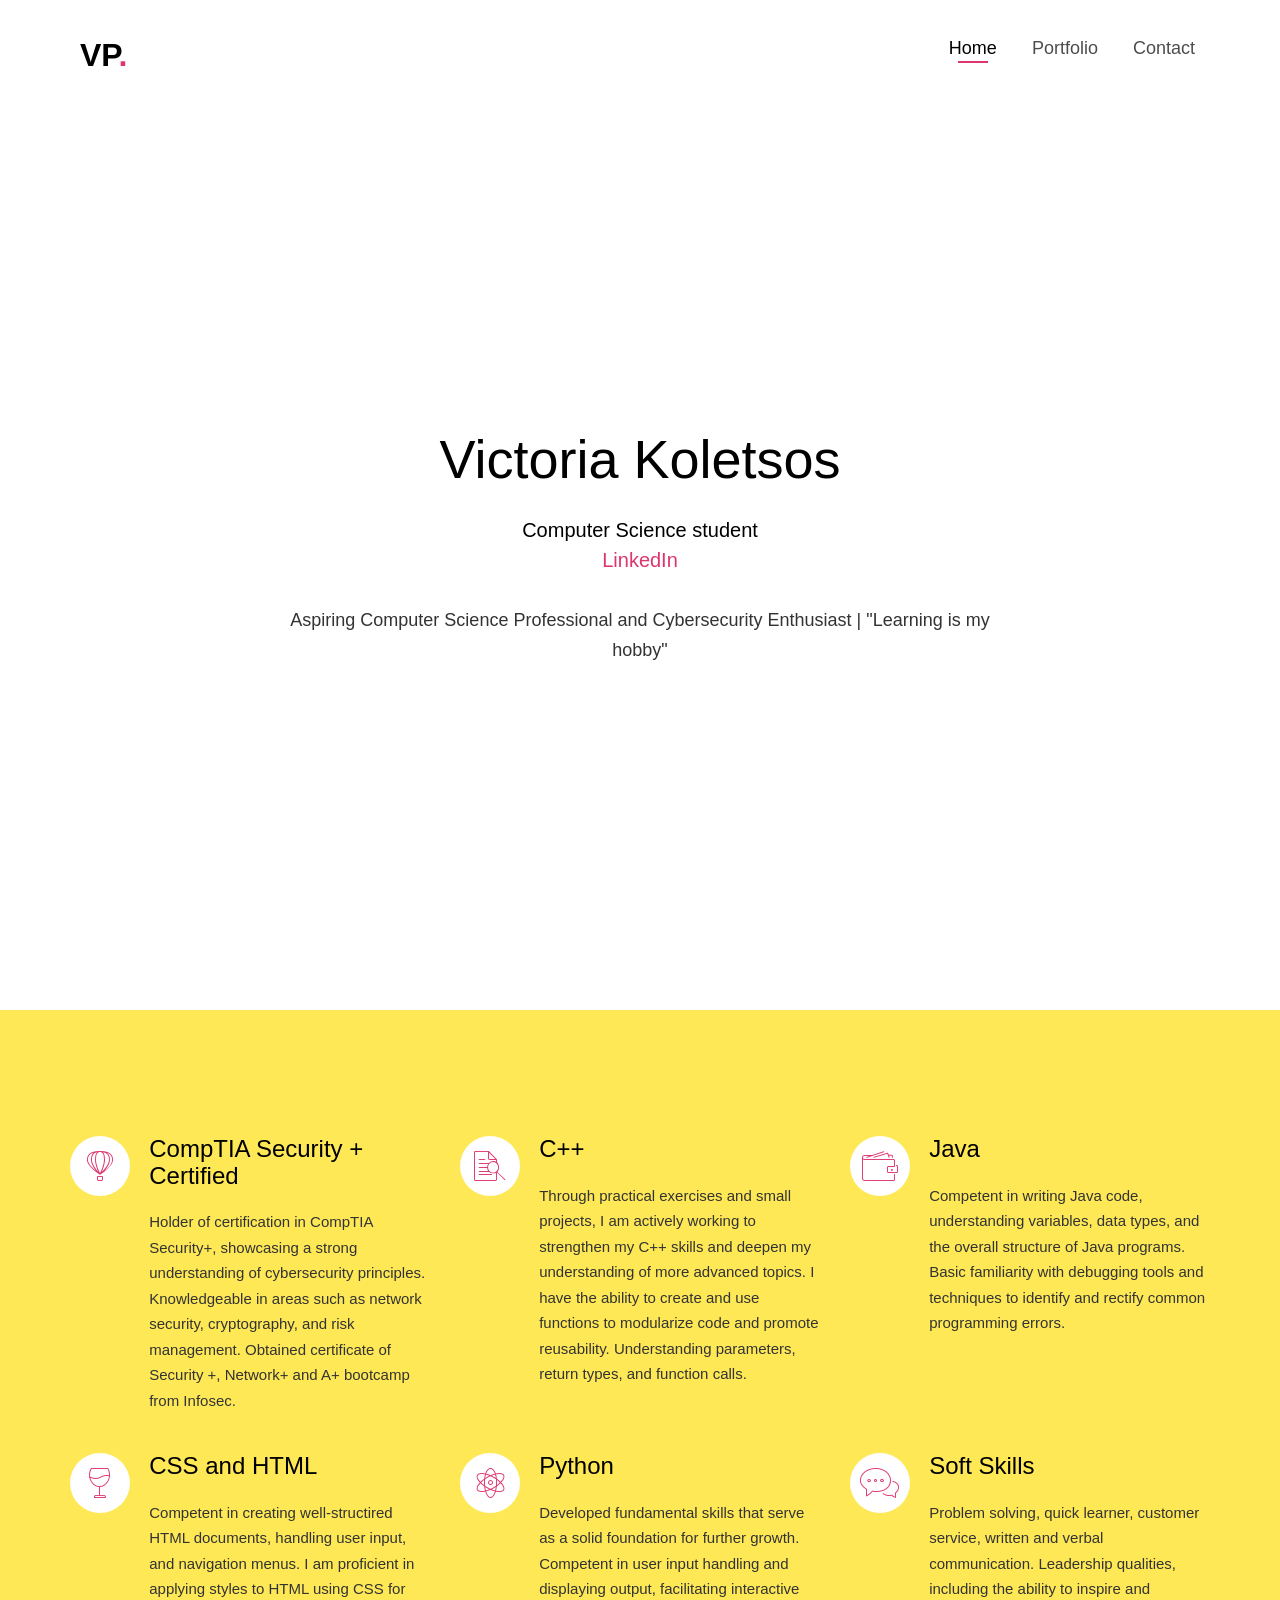
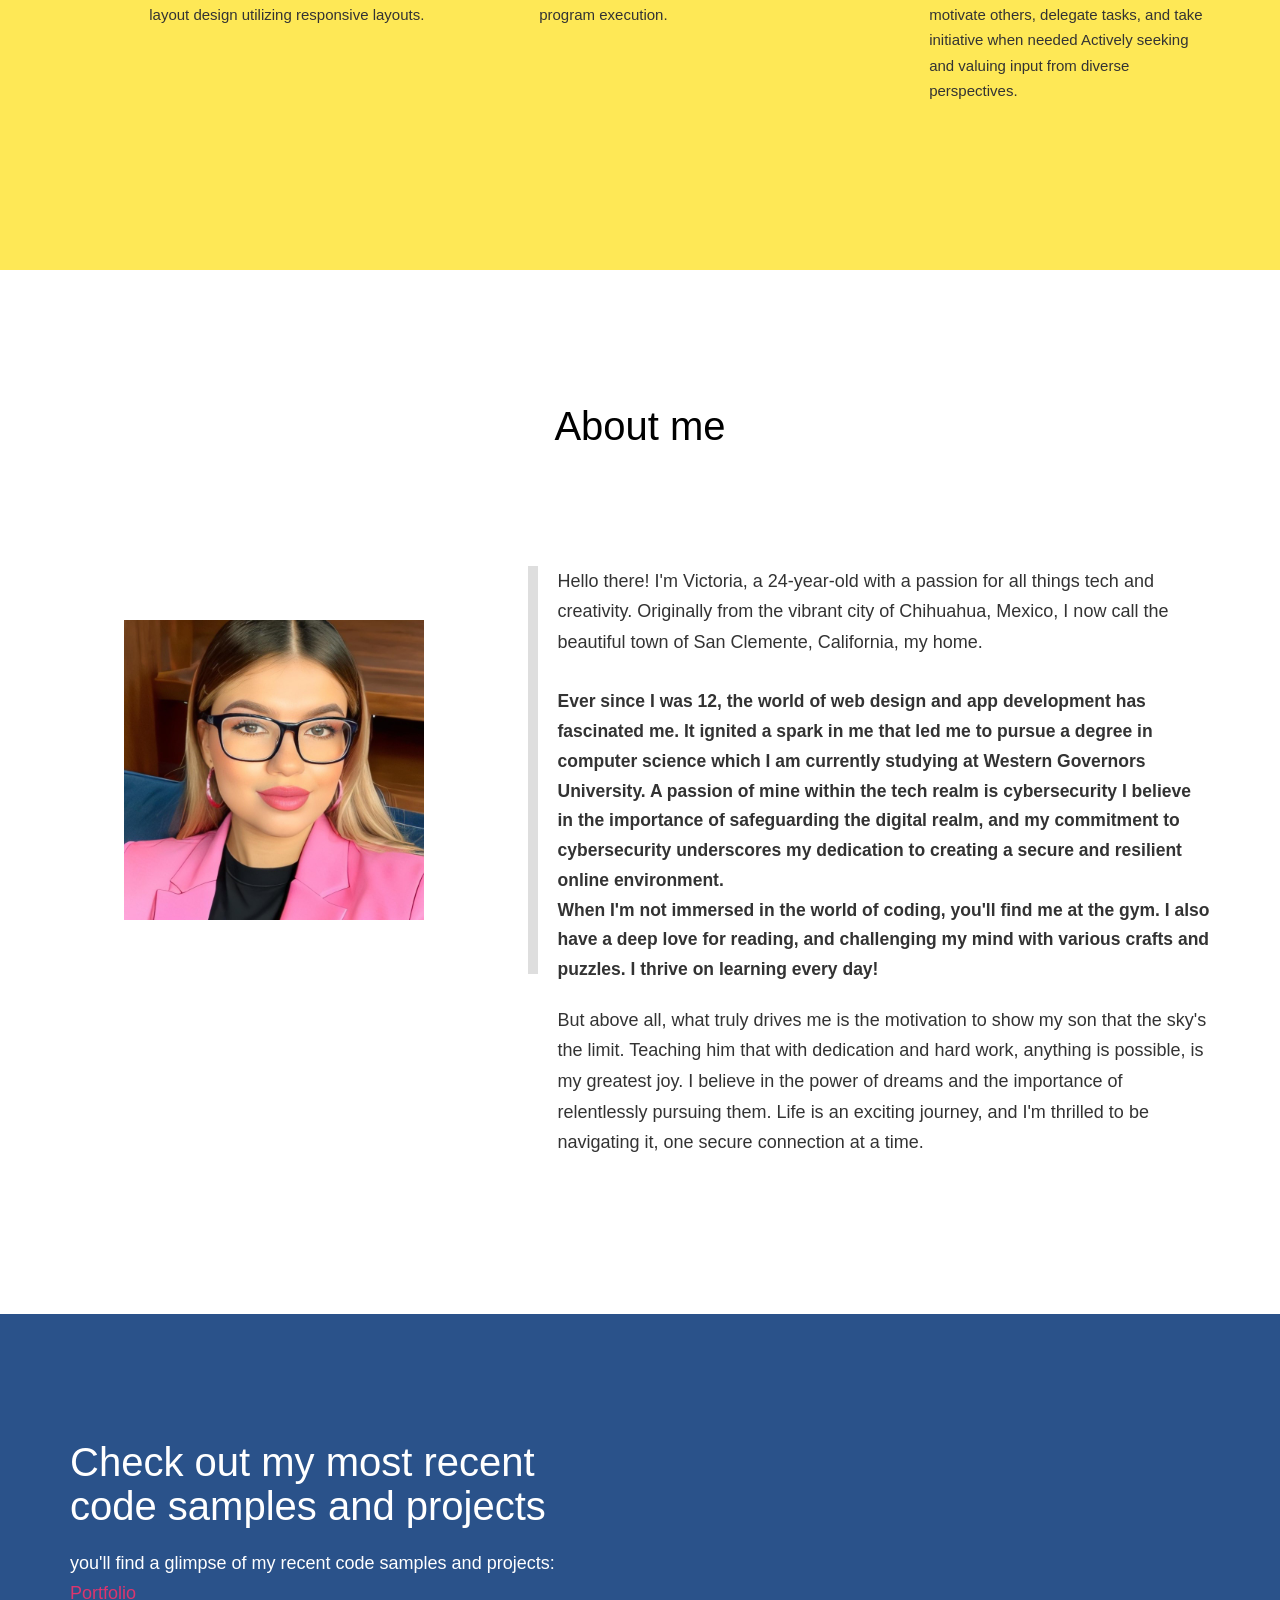
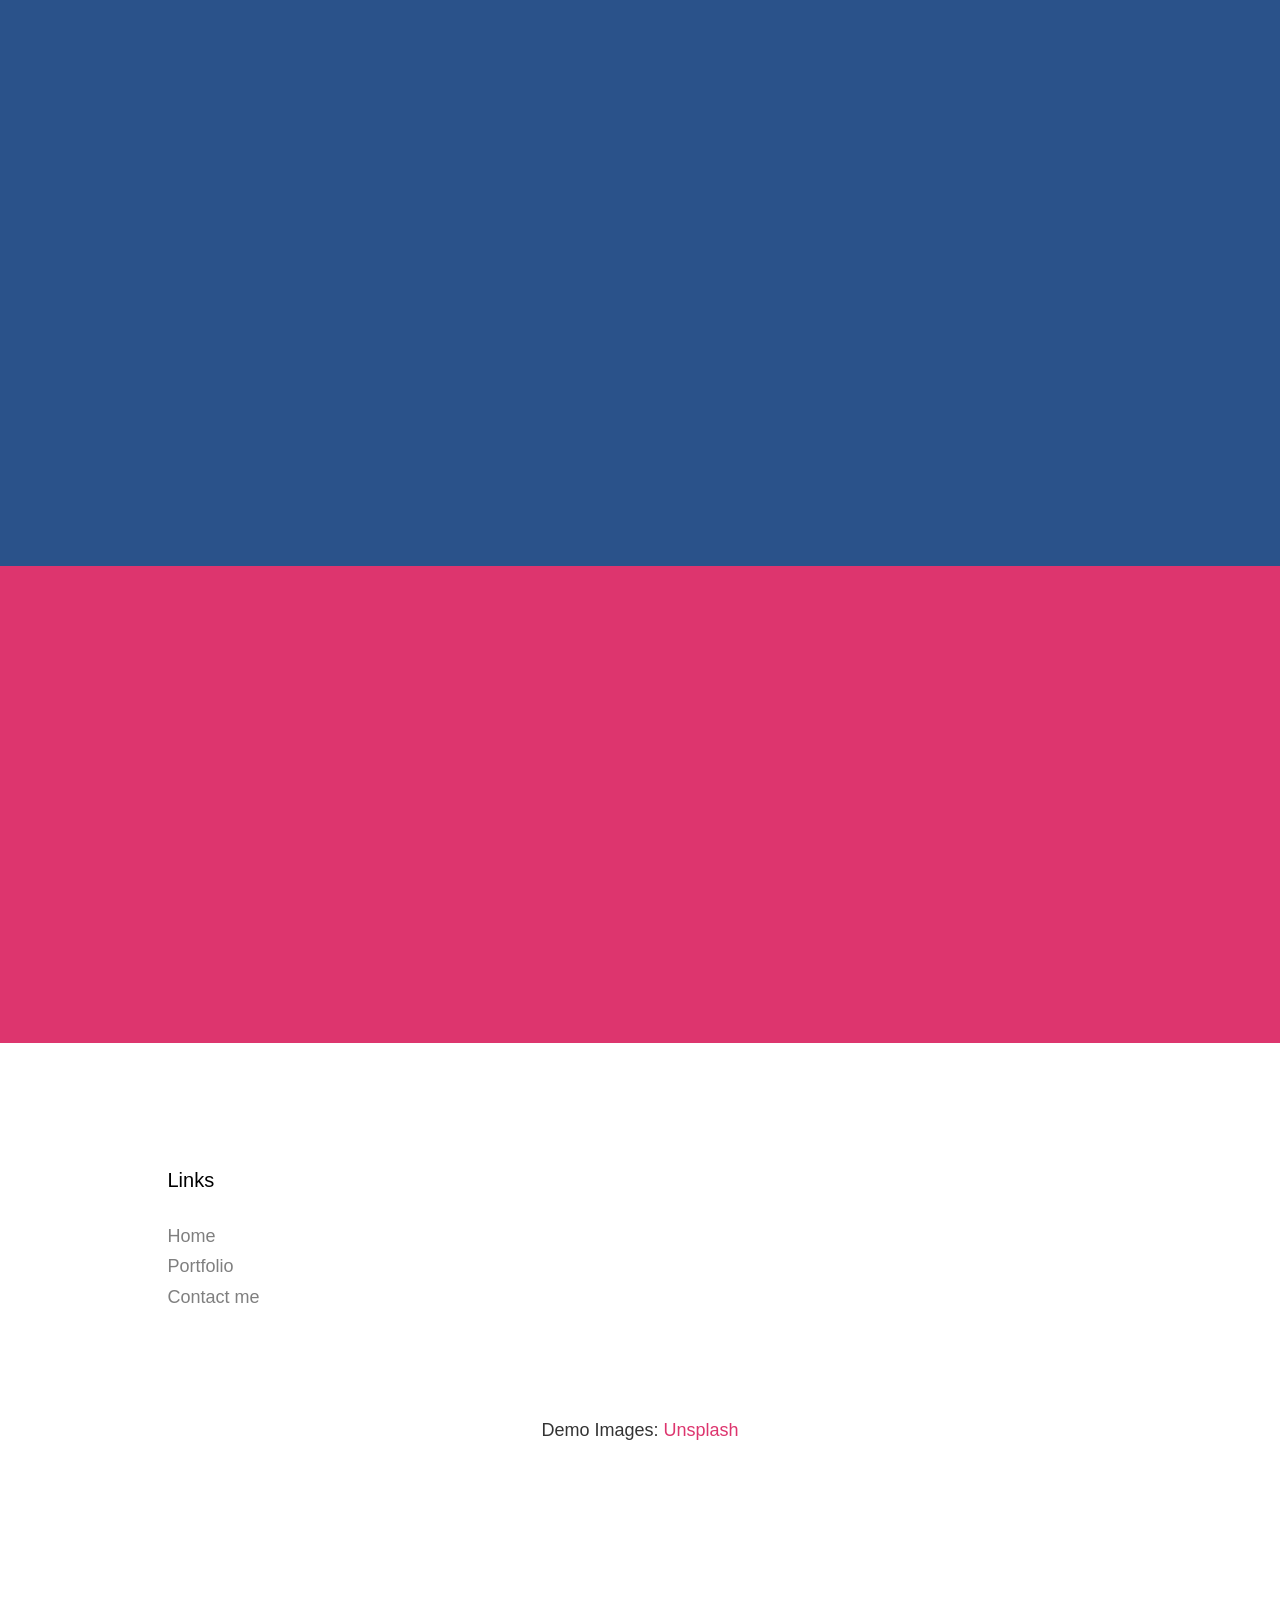
==== commit 5f40528c: "Update index.html" ====
--- a/index.html
+++ b/index.html
@@ -76,7 +76,7 @@
 						<div class="display-tc js-fullheight animate-box" data-animate-effect="fadeIn">
 							<h1>Victoria Koletsos</h1>
 							<h2>Computer Science student <br> <a href="https://www.linkedin.com/in/victoriakoletsos/" target="_blank">LinkedIn</a></h2>
-							<p> Aspiring Computer Science and Cybersecurity Enthusiast | "Learning is my hobby" </p>
+							<p> Aspiring Computer Science Professional and Cybersecurity Enthusiast | "Learning is my hobby" </p>
 						</div>
 					</div>
 				</div>
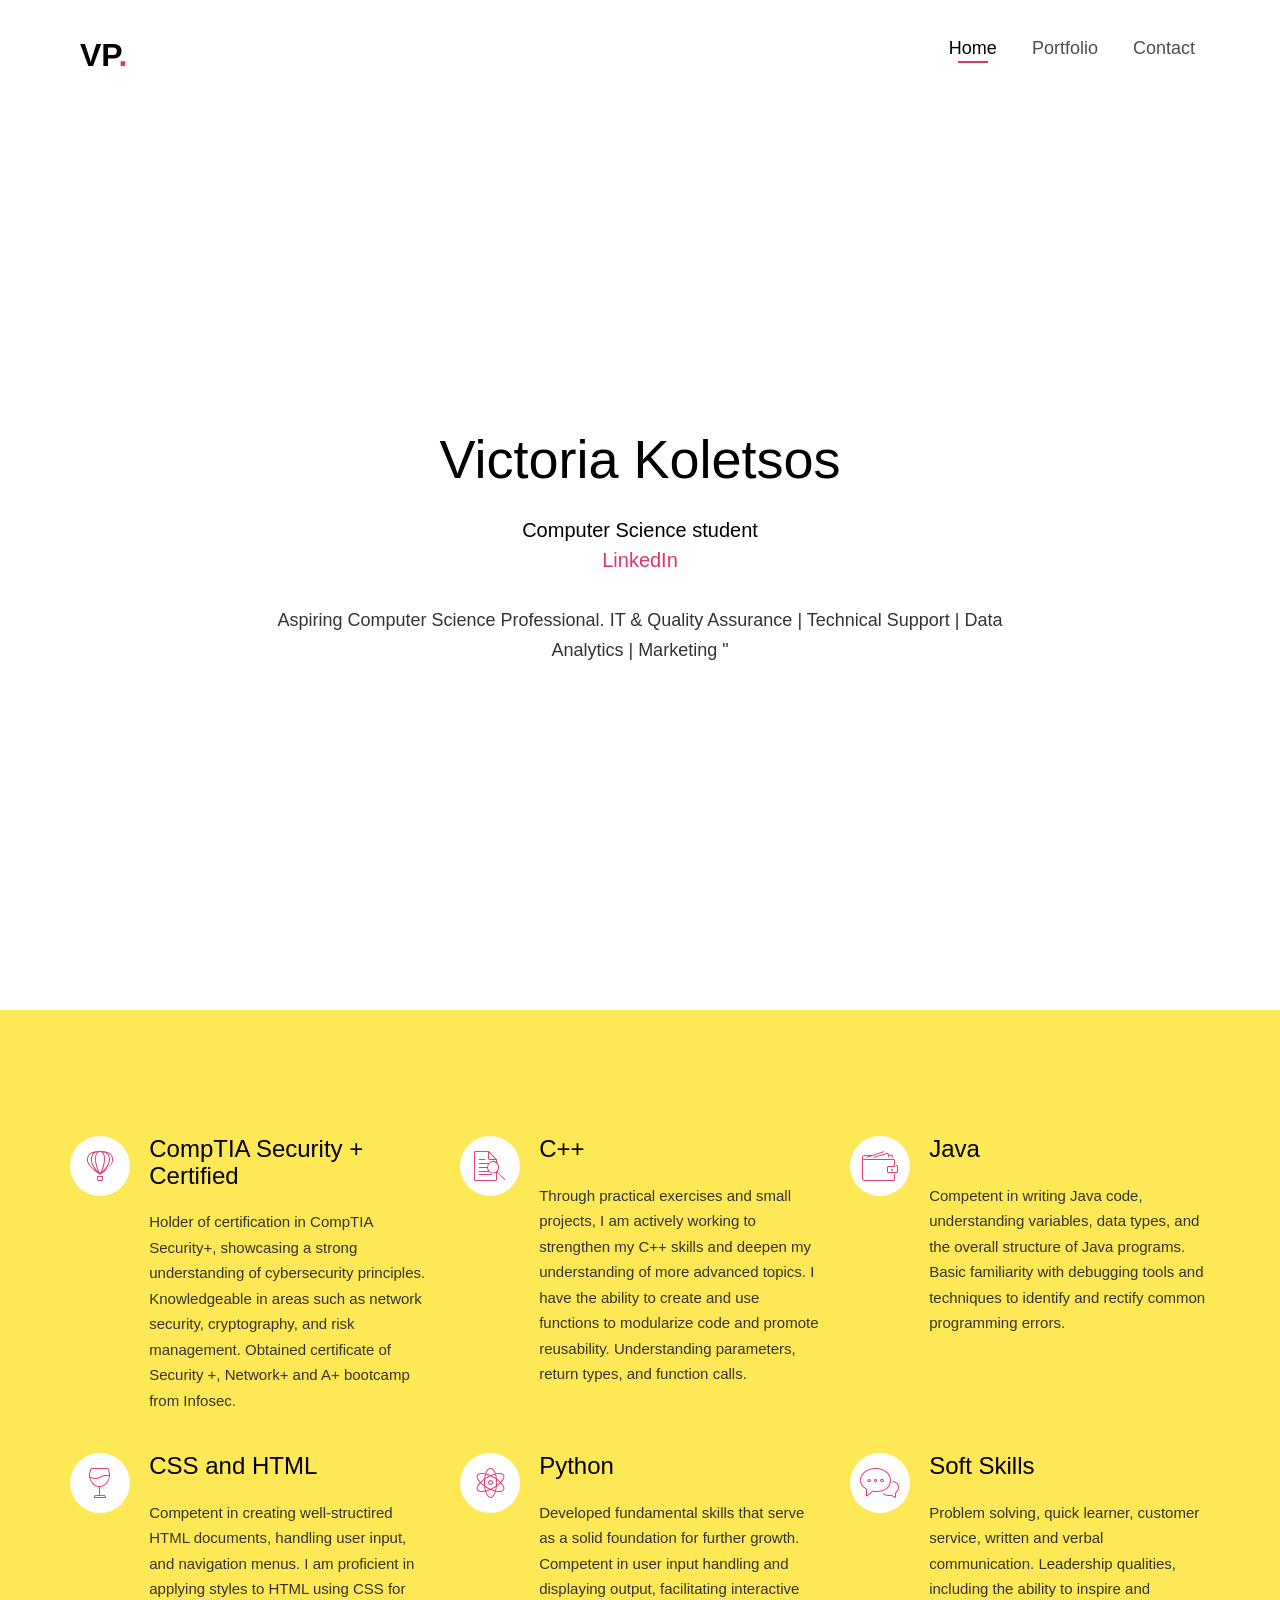
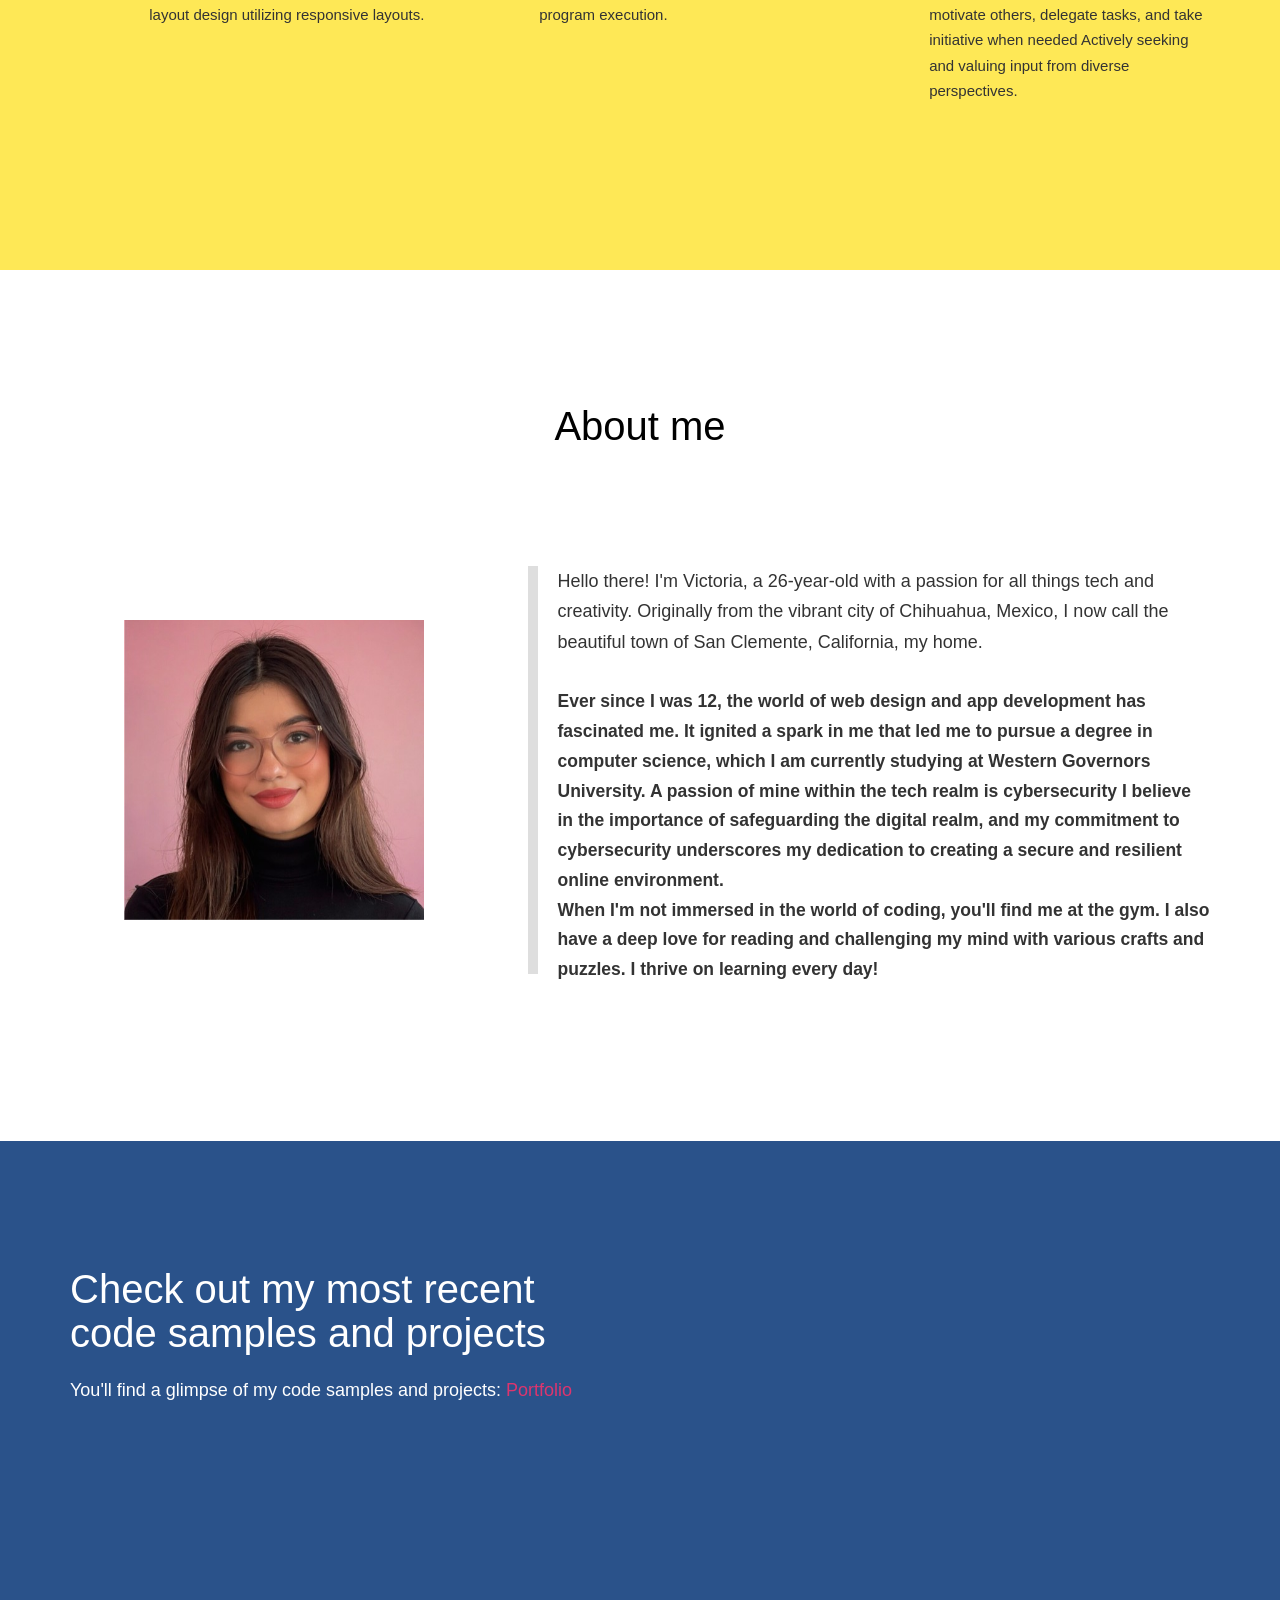
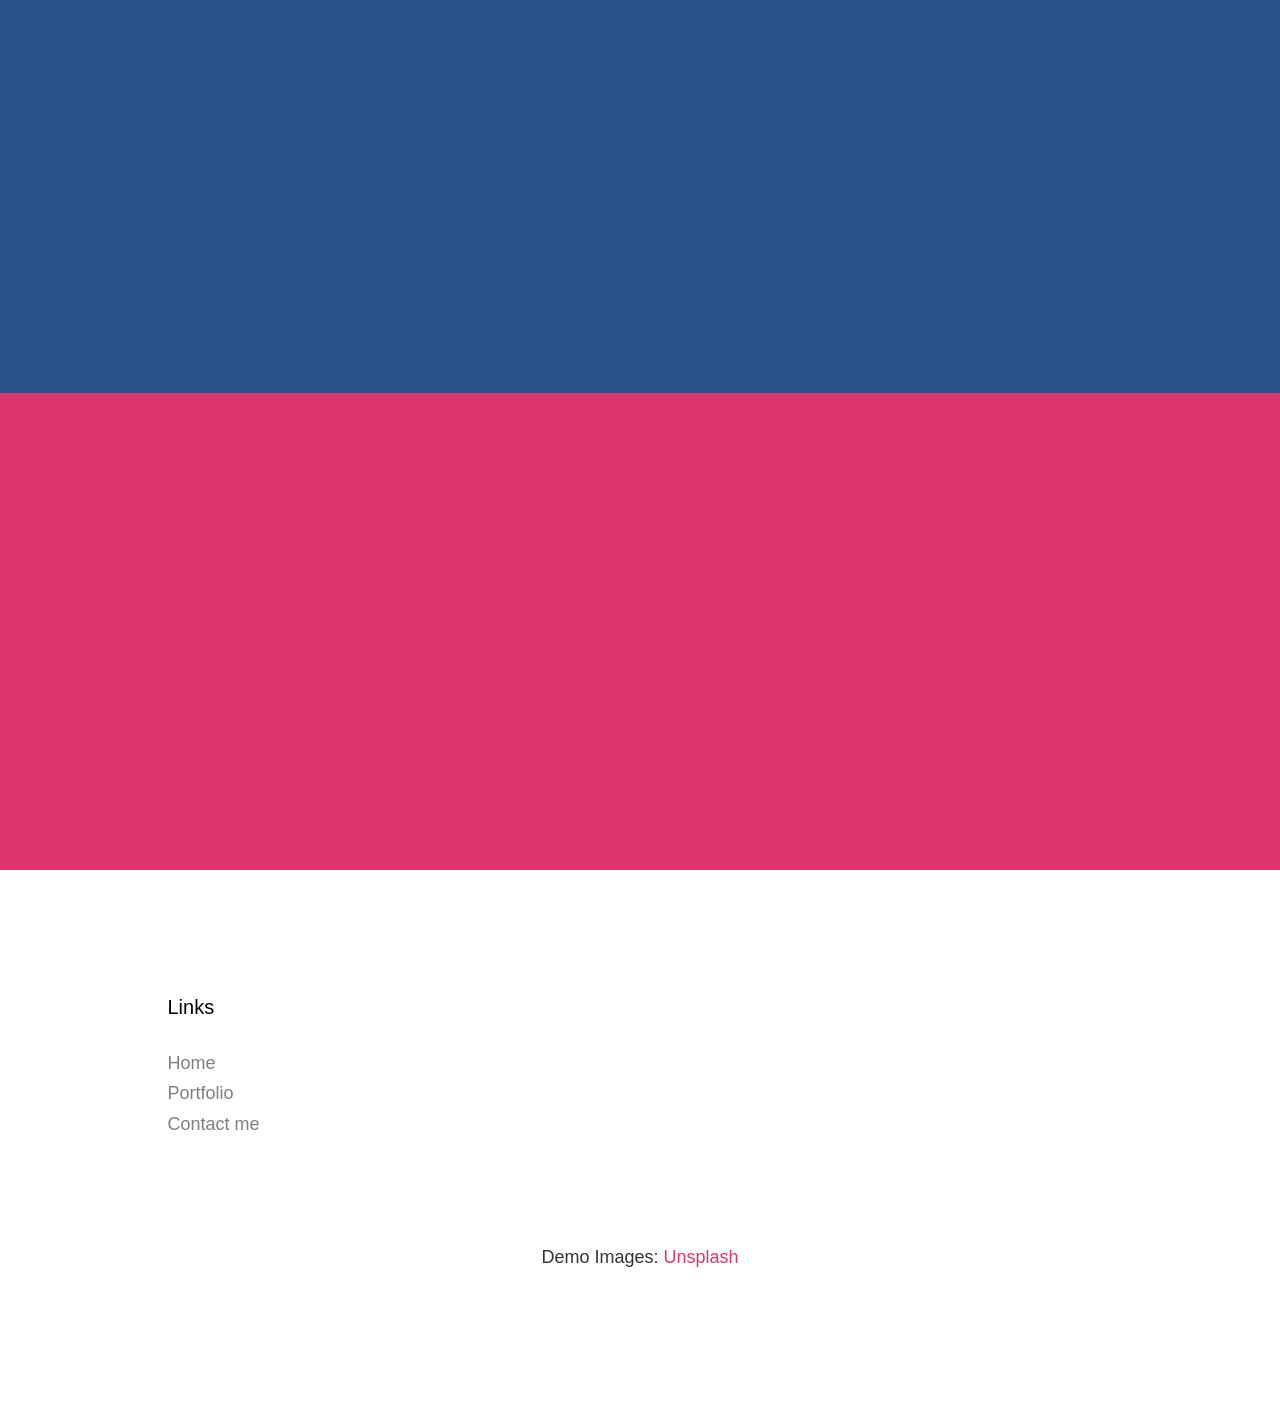
==== commit 2c7974de: "Update index.html" ====
--- a/index.html
+++ b/index.html
@@ -76,7 +76,7 @@
 						<div class="display-tc js-fullheight animate-box" data-animate-effect="fadeIn">
 							<h1>Victoria Koletsos</h1>
 							<h2>Computer Science student <br> <a href="https://www.linkedin.com/in/victoriakoletsos/" target="_blank">LinkedIn</a></h2>
-							<p> Aspiring Computer Science Professional and Cybersecurity Enthusiast | "Learning is my hobby" </p>
+							<p> Aspiring Computer Science Professional. IT & Quality Assurance | Technical Support | Data Analytics | Marketing " </p>
 						</div>
 					</div>
 				</div>
@@ -180,18 +180,18 @@
 				<div class="col-md-5 animate-box">
 
 					<div class="user-frame">
-						<img src="images/myphoto.jpg" alt="Project Image" style="width: 100%; max-width: 300px;">
+						<img src="images/picture.jpg" alt="Project Image" style="width: 100%; max-width: 300px;">
 					</div>
 				</div>
 				<div class="col-md-7 animate-box">
-					<p>Hello there! I'm Victoria, a 24-year-old with a passion for all things tech and creativity. Originally from the vibrant city of Chihuahua, Mexico, 
+					<p>Hello there! I'm Victoria, a 26-year-old with a passion for all things tech and creativity. Originally from the vibrant city of Chihuahua, Mexico, 
 						I now call the beautiful town of San Clemente, California, my home. </p>
 					<blockquote>
-						<p>Ever since I was 12, the world of web design and app development has fascinated me. It ignited a spark in me that led me to pursue a degree in computer science which I am currently studying at Western Governors University. A passion of mine within the tech realm is cybersecurity I believe in the importance of safeguarding the digital realm, and my commitment to cybersecurity underscores my dedication to creating a secure and resilient online environment. 
-							<br>When I'm not immersed in the world of coding, you'll find me at the gym. I also have a deep love for reading, and challenging my mind with various crafts and puzzles. I thrive on learning every day!
+						<p>Ever since I was 12, the world of web design and app development has fascinated me. It ignited a spark in me that led me to pursue a degree in computer science, which I am currently studying at Western Governors University. A passion of mine within the tech realm is cybersecurity I believe in the importance of safeguarding the digital realm, and my commitment to cybersecurity underscores my dedication to creating a secure and resilient online environment. 
+							<br>When I'm not immersed in the world of coding, you'll find me at the gym. I also have a deep love for reading and challenging my mind with various crafts and puzzles. I thrive on learning every day!
 							</p>
 					</blockquote>
-					<p>But above all, what truly drives me is the motivation to show my son that the sky's the limit. Teaching him that with dedication and hard work, anything is possible, is my greatest joy. I believe in the power of dreams and the importance of relentlessly pursuing them. Life is an exciting journey, and I'm thrilled to be navigating it, one secure connection at a time. </p>
+					<p> </p>
 				</div>
 			</div>
 		</div>
@@ -203,7 +203,7 @@
 				<div class="col-md-6 animate-box">
 					<div class="heading">
 						<h2>Check out my most recent code samples and projects</h2>
-						<p>you'll find a glimpse of my recent code samples and projects: <a href="portfolio.html">Portfolio</a>
+						<p> You'll find a glimpse of my code samples and projects: <a href="portfolio.html">Portfolio</a>
 					</div>
 				</div>
 				<div class="col-md-6 col-md-push-1 animate-box">
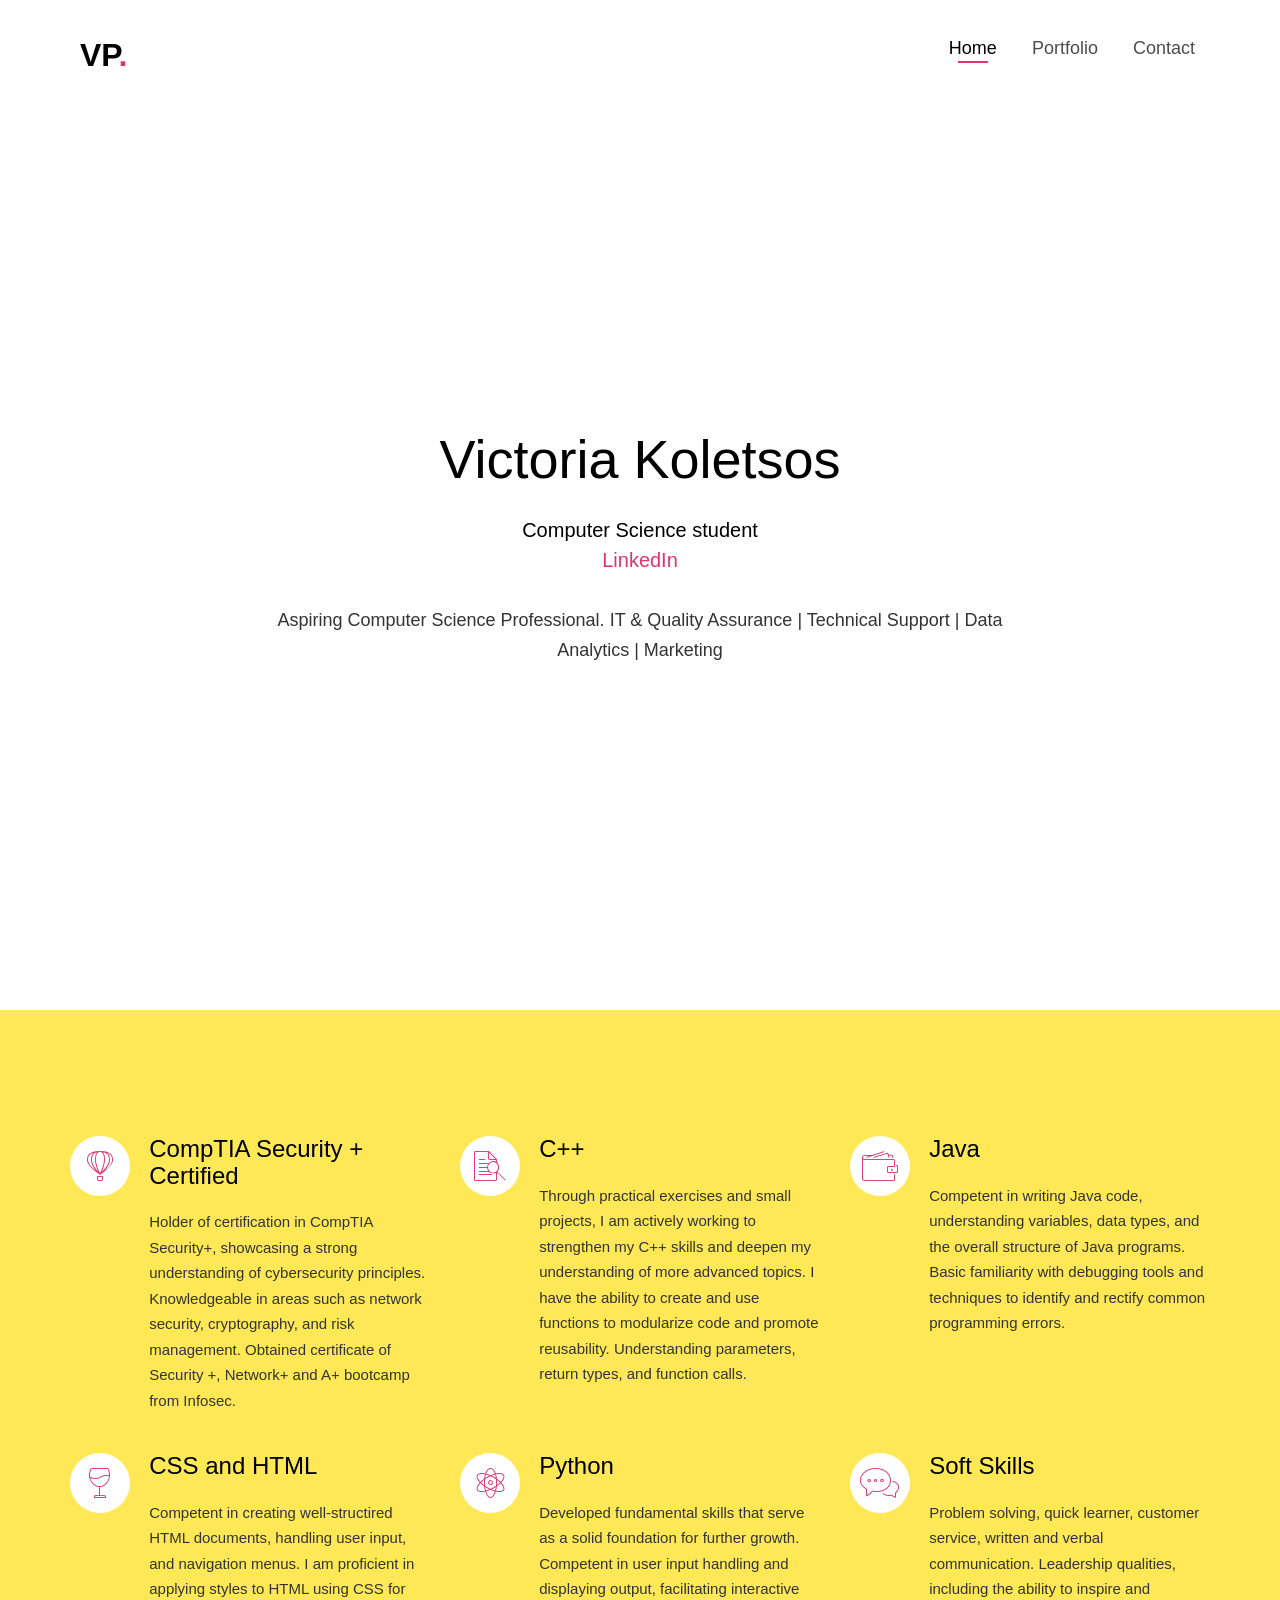
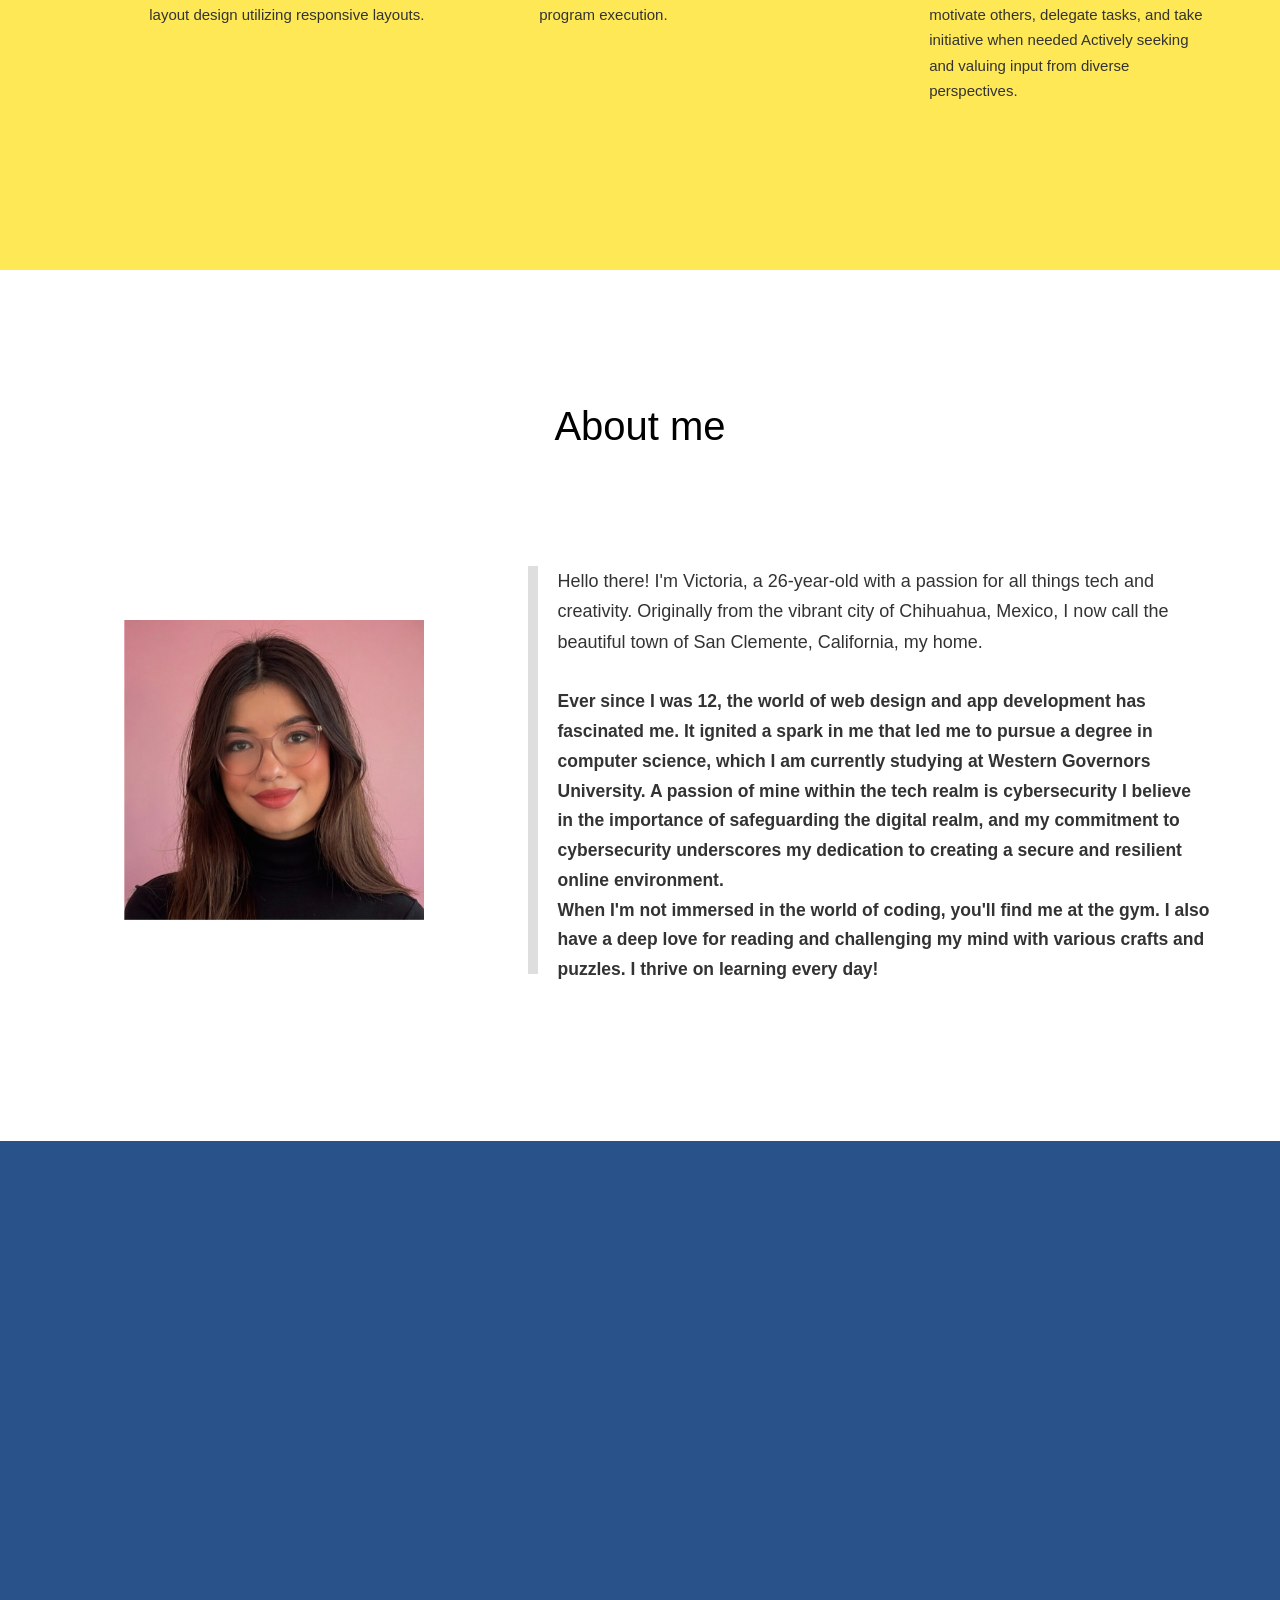
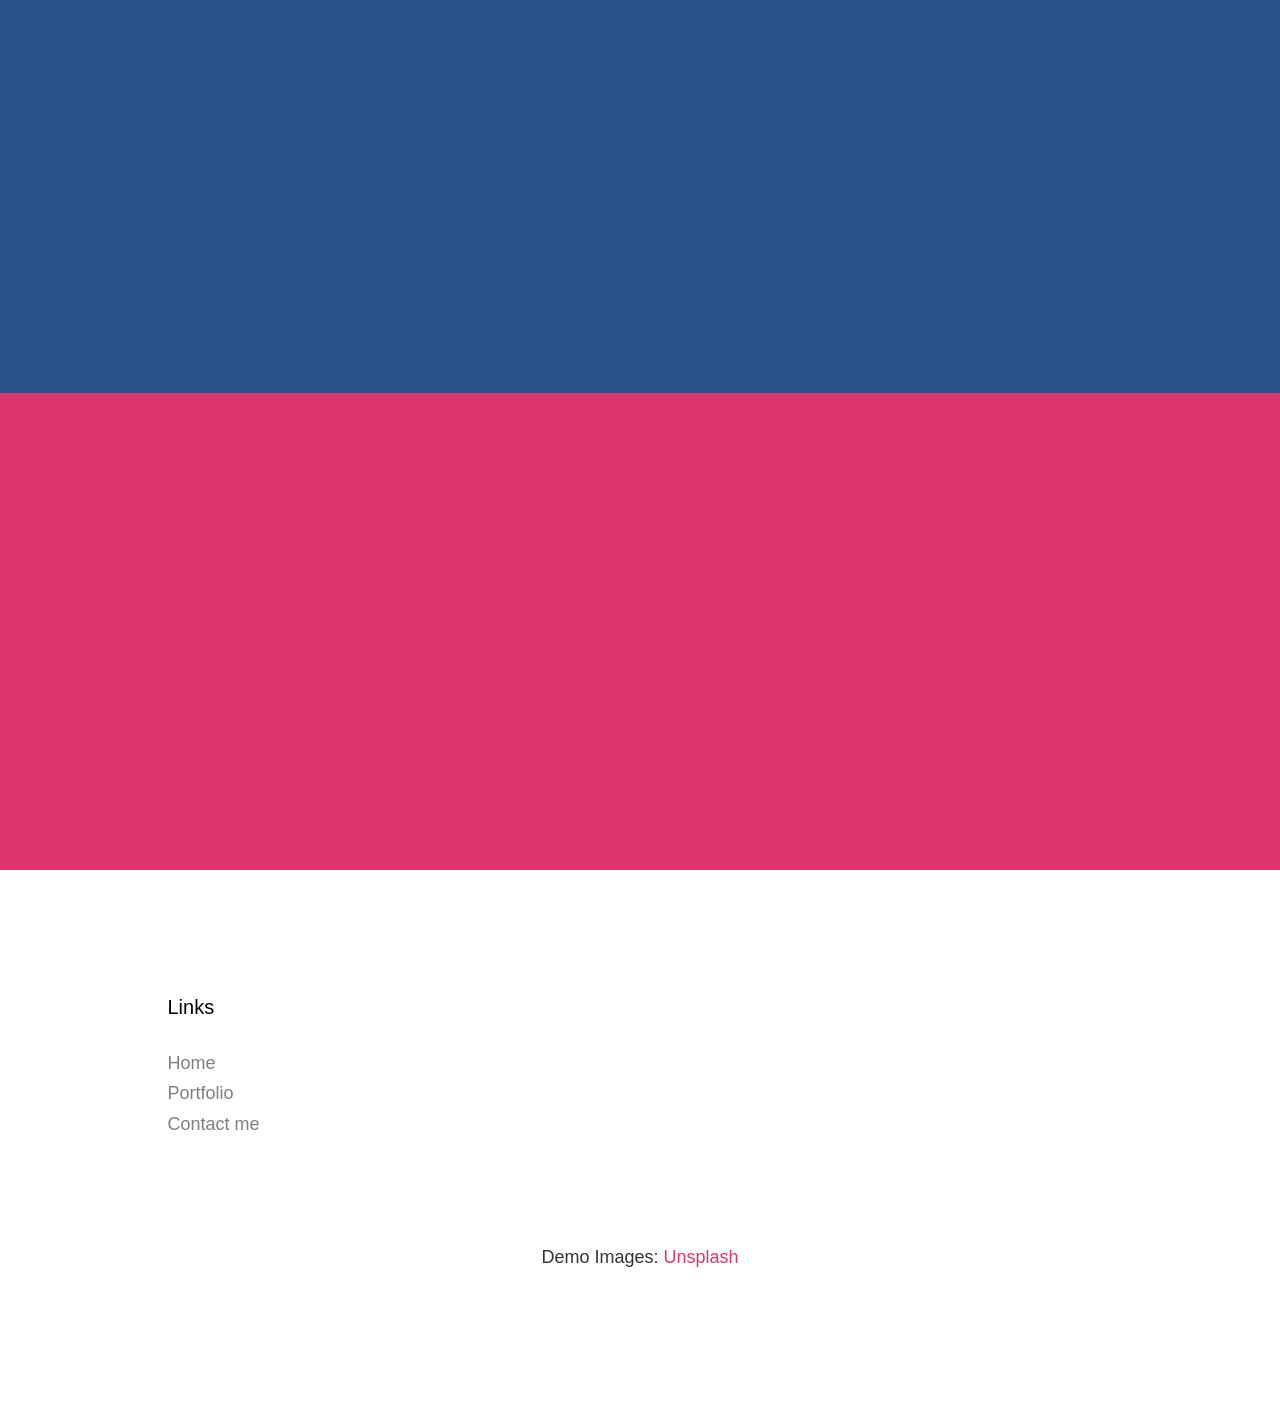
==== commit 3451fe2c: "Update index.html" ====
--- a/index.html
+++ b/index.html
@@ -76,7 +76,7 @@
 						<div class="display-tc js-fullheight animate-box" data-animate-effect="fadeIn">
 							<h1>Victoria Koletsos</h1>
 							<h2>Computer Science student <br> <a href="https://www.linkedin.com/in/victoriakoletsos/" target="_blank">LinkedIn</a></h2>
-							<p> Aspiring Computer Science Professional. IT & Quality Assurance | Technical Support | Data Analytics | Marketing " </p>
+							<p> Aspiring Computer Science Professional. IT & Quality Assurance | Technical Support | Data Analytics | Marketing </p>
 						</div>
 					</div>
 				</div>
@@ -202,7 +202,7 @@
 			<div class="row">
 				<div class="col-md-6 animate-box">
 					<div class="heading">
-						<h2>Check out my most recent code samples and projects</h2>
+						<h2>Check out my code samples and projects</h2>
 						<p> You'll find a glimpse of my code samples and projects: <a href="portfolio.html">Portfolio</a>
 					</div>
 				</div>
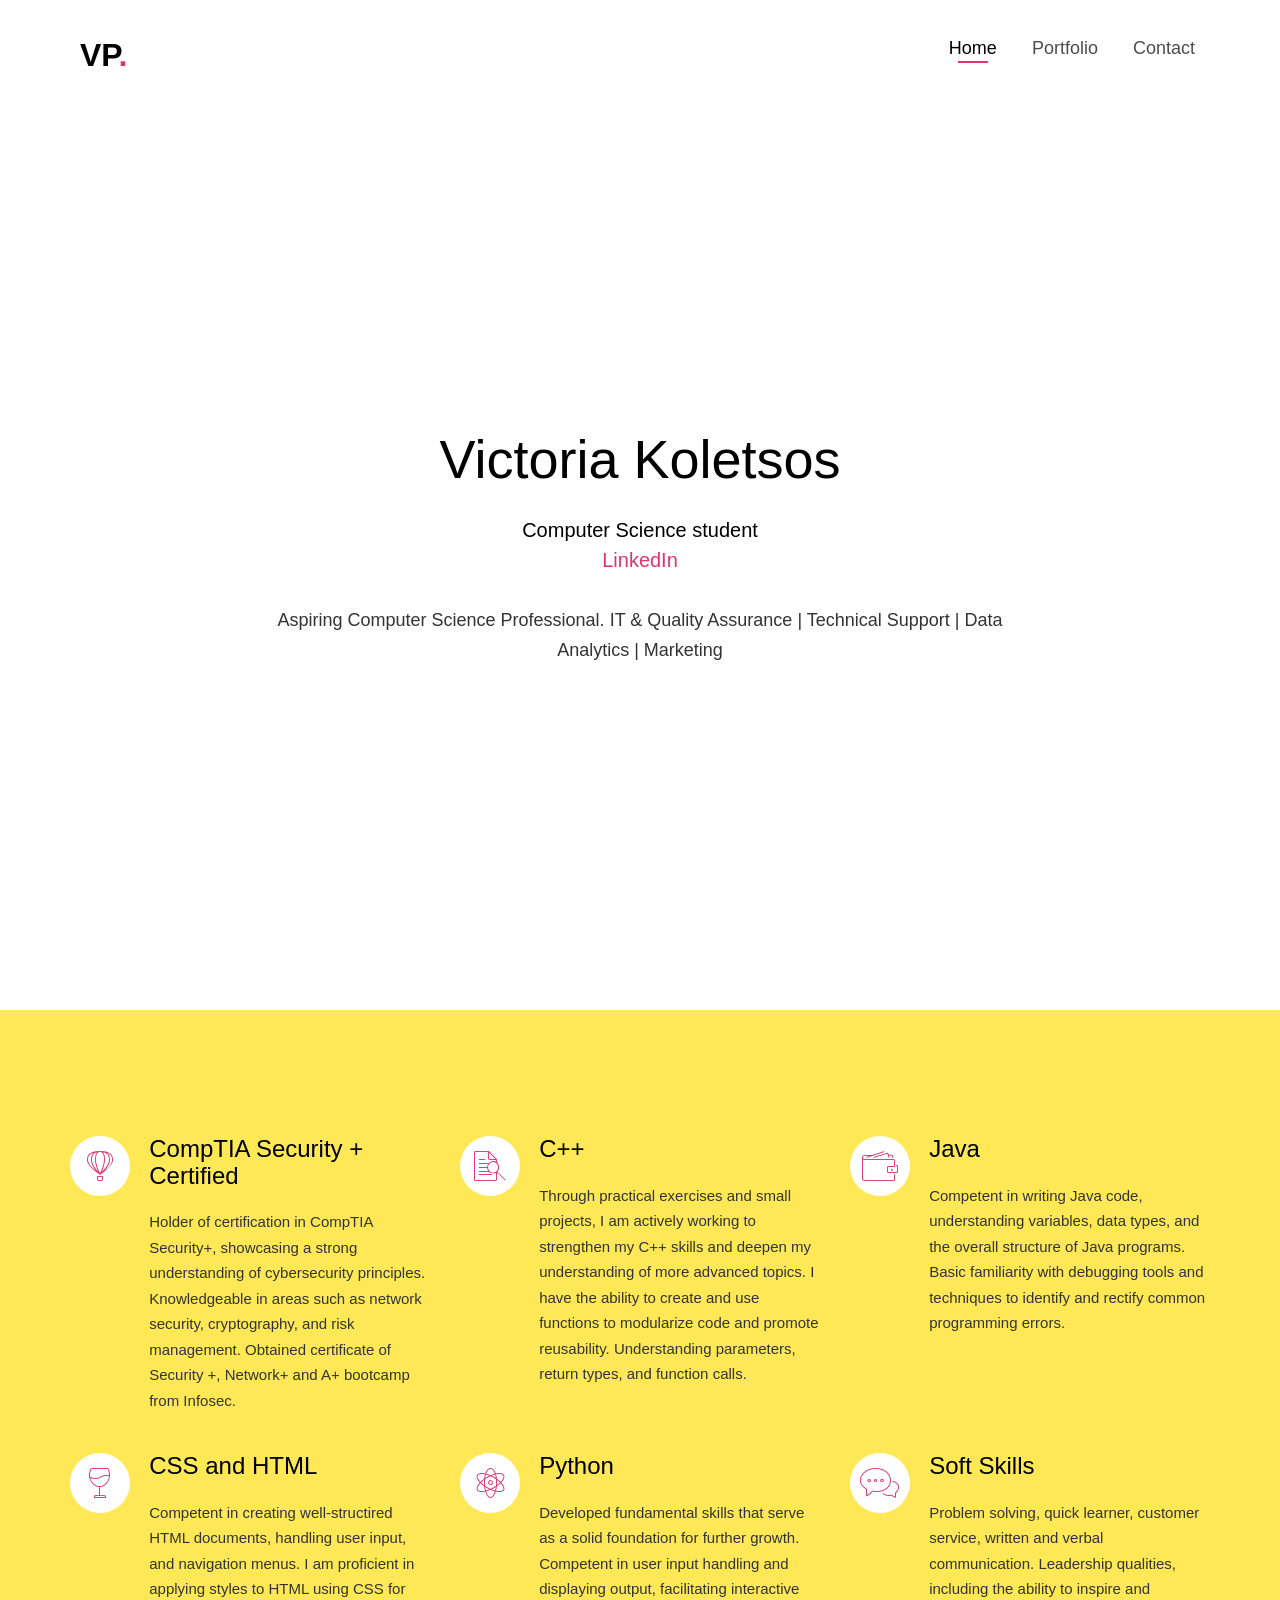
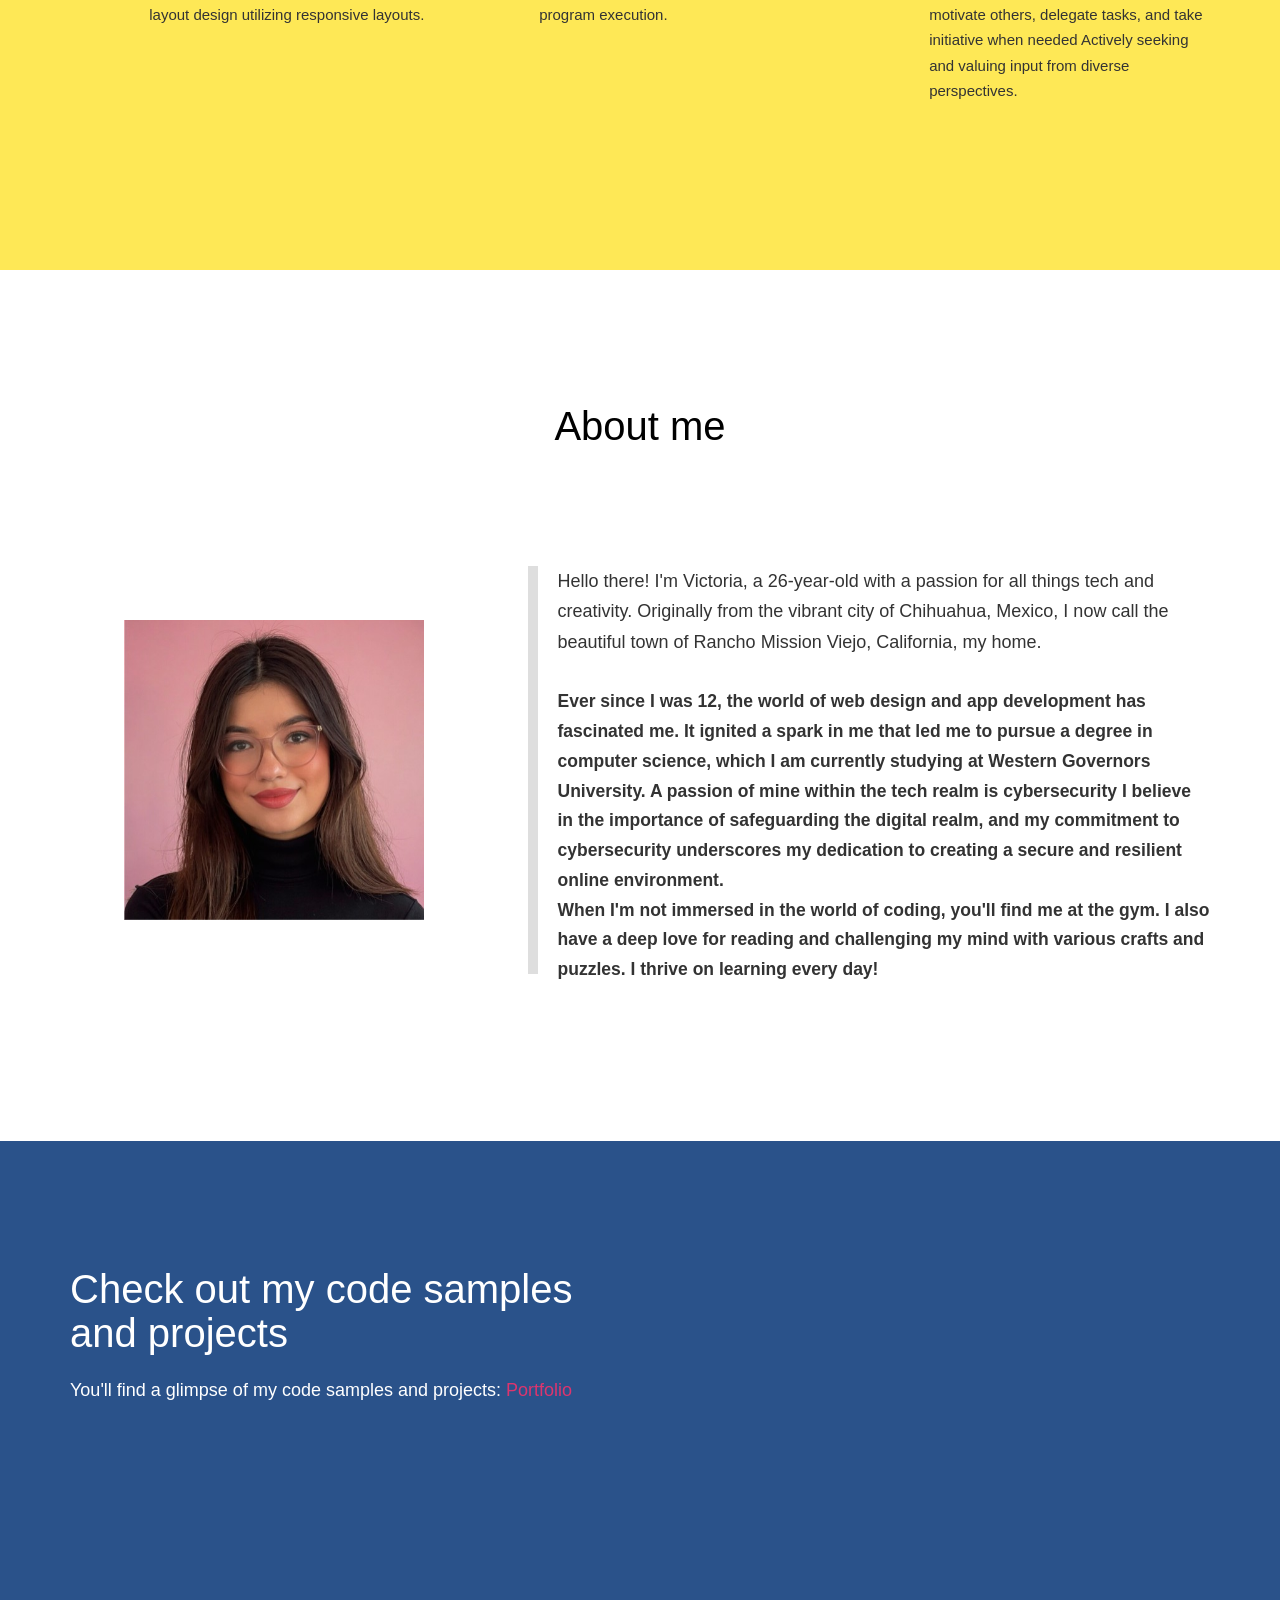
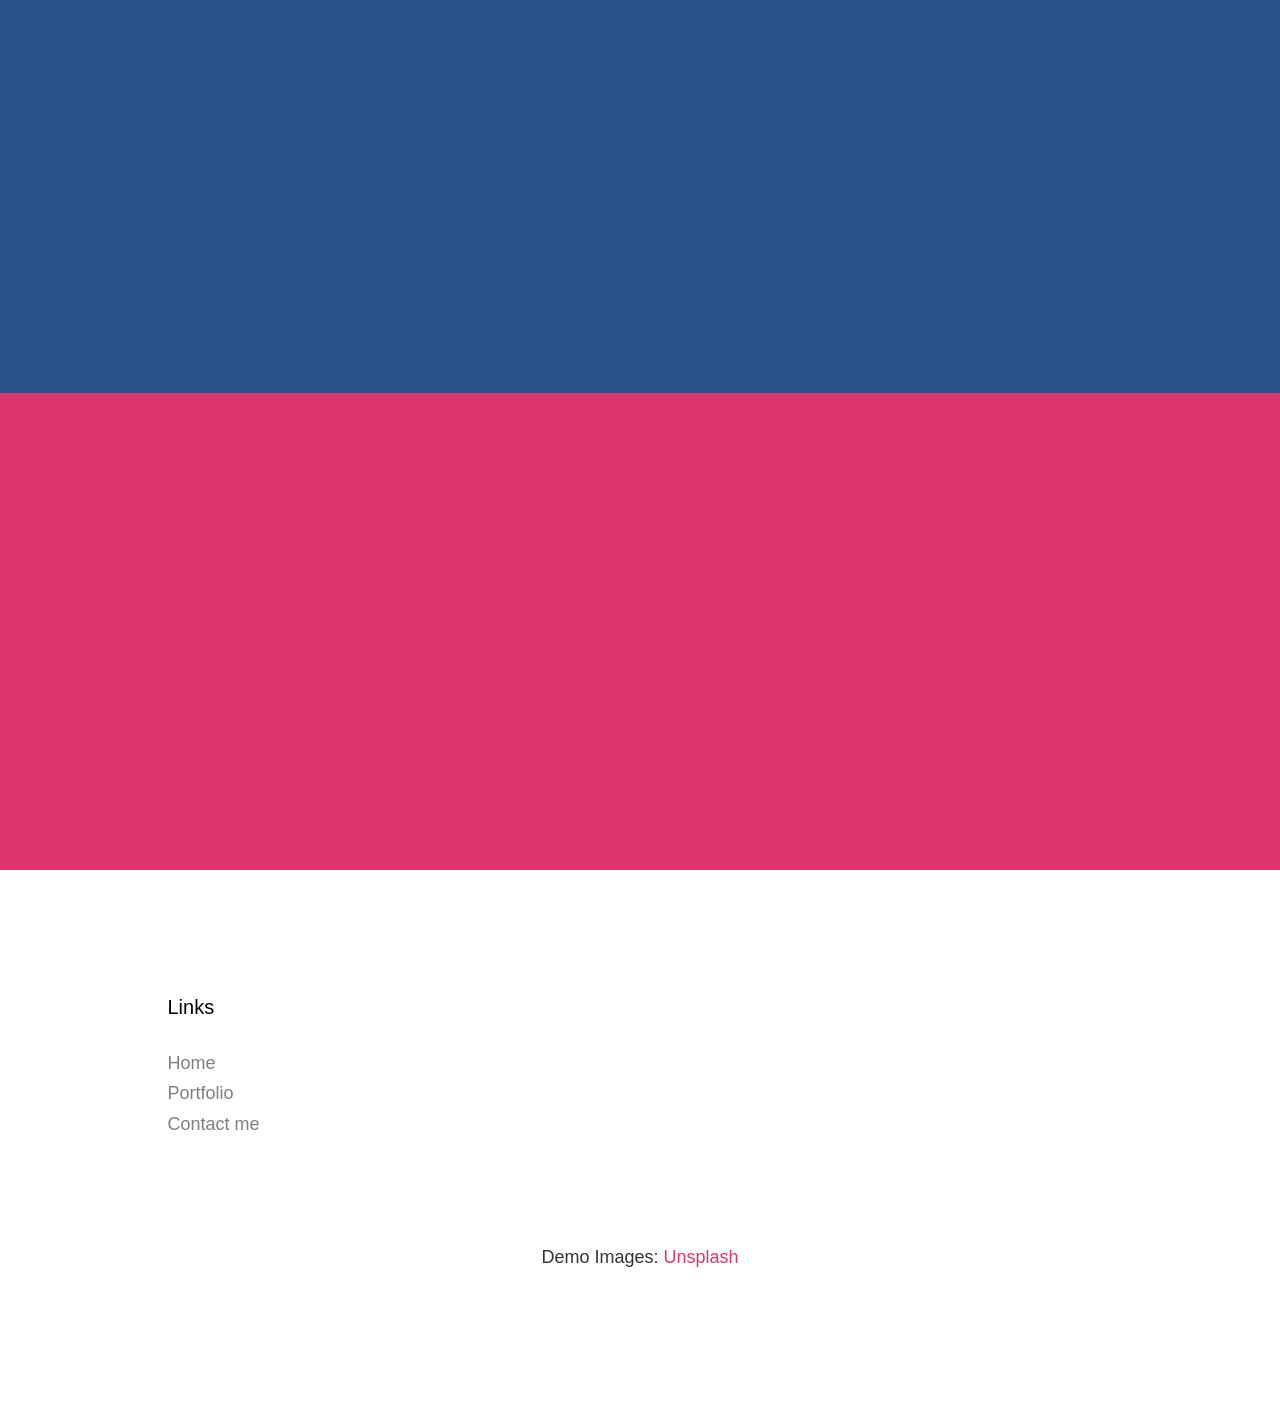
==== commit d1c2bd37: "Update index.html" ====
--- a/index.html
+++ b/index.html
@@ -185,7 +185,7 @@
 				</div>
 				<div class="col-md-7 animate-box">
 					<p>Hello there! I'm Victoria, a 26-year-old with a passion for all things tech and creativity. Originally from the vibrant city of Chihuahua, Mexico, 
-						I now call the beautiful town of San Clemente, California, my home. </p>
+						I now call the beautiful town of Rancho Mission Viejo, California, my home. </p>
 					<blockquote>
 						<p>Ever since I was 12, the world of web design and app development has fascinated me. It ignited a spark in me that led me to pursue a degree in computer science, which I am currently studying at Western Governors University. A passion of mine within the tech realm is cybersecurity I believe in the importance of safeguarding the digital realm, and my commitment to cybersecurity underscores my dedication to creating a secure and resilient online environment. 
 							<br>When I'm not immersed in the world of coding, you'll find me at the gym. I also have a deep love for reading and challenging my mind with various crafts and puzzles. I thrive on learning every day!
